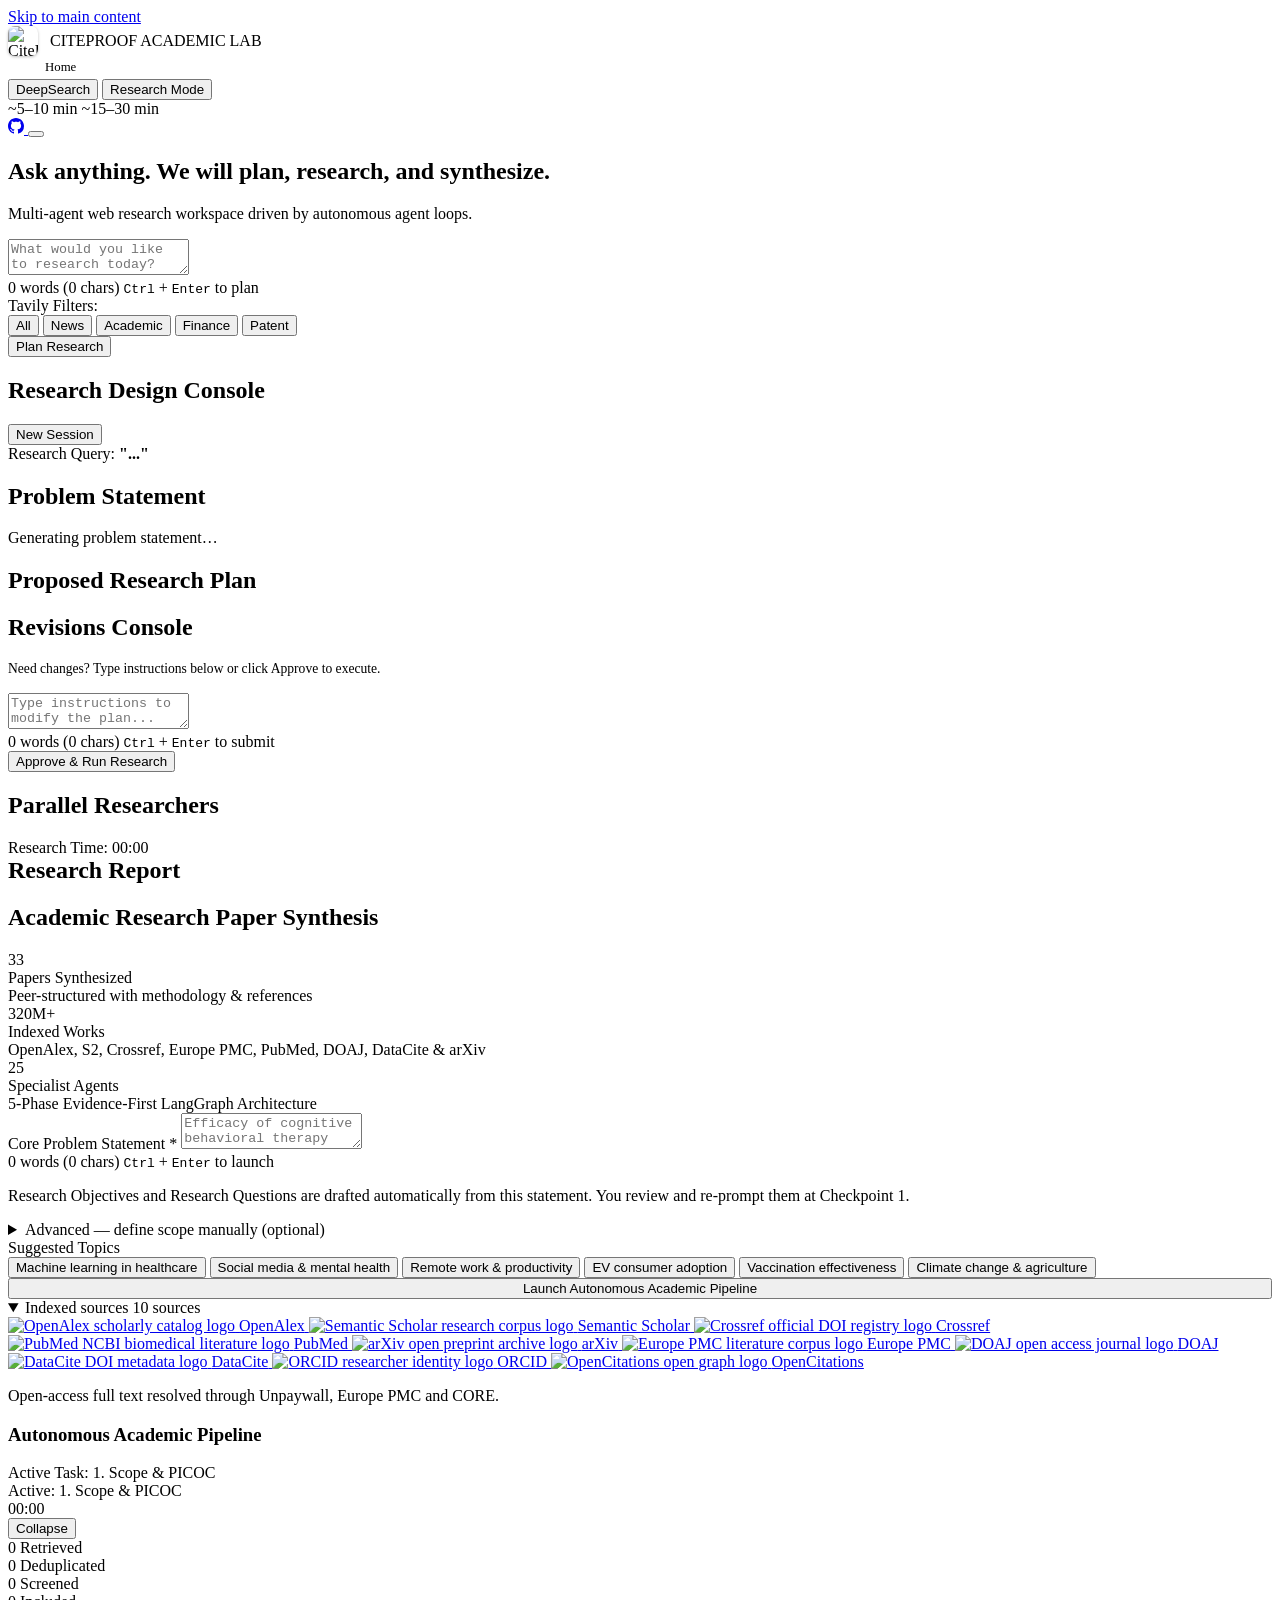
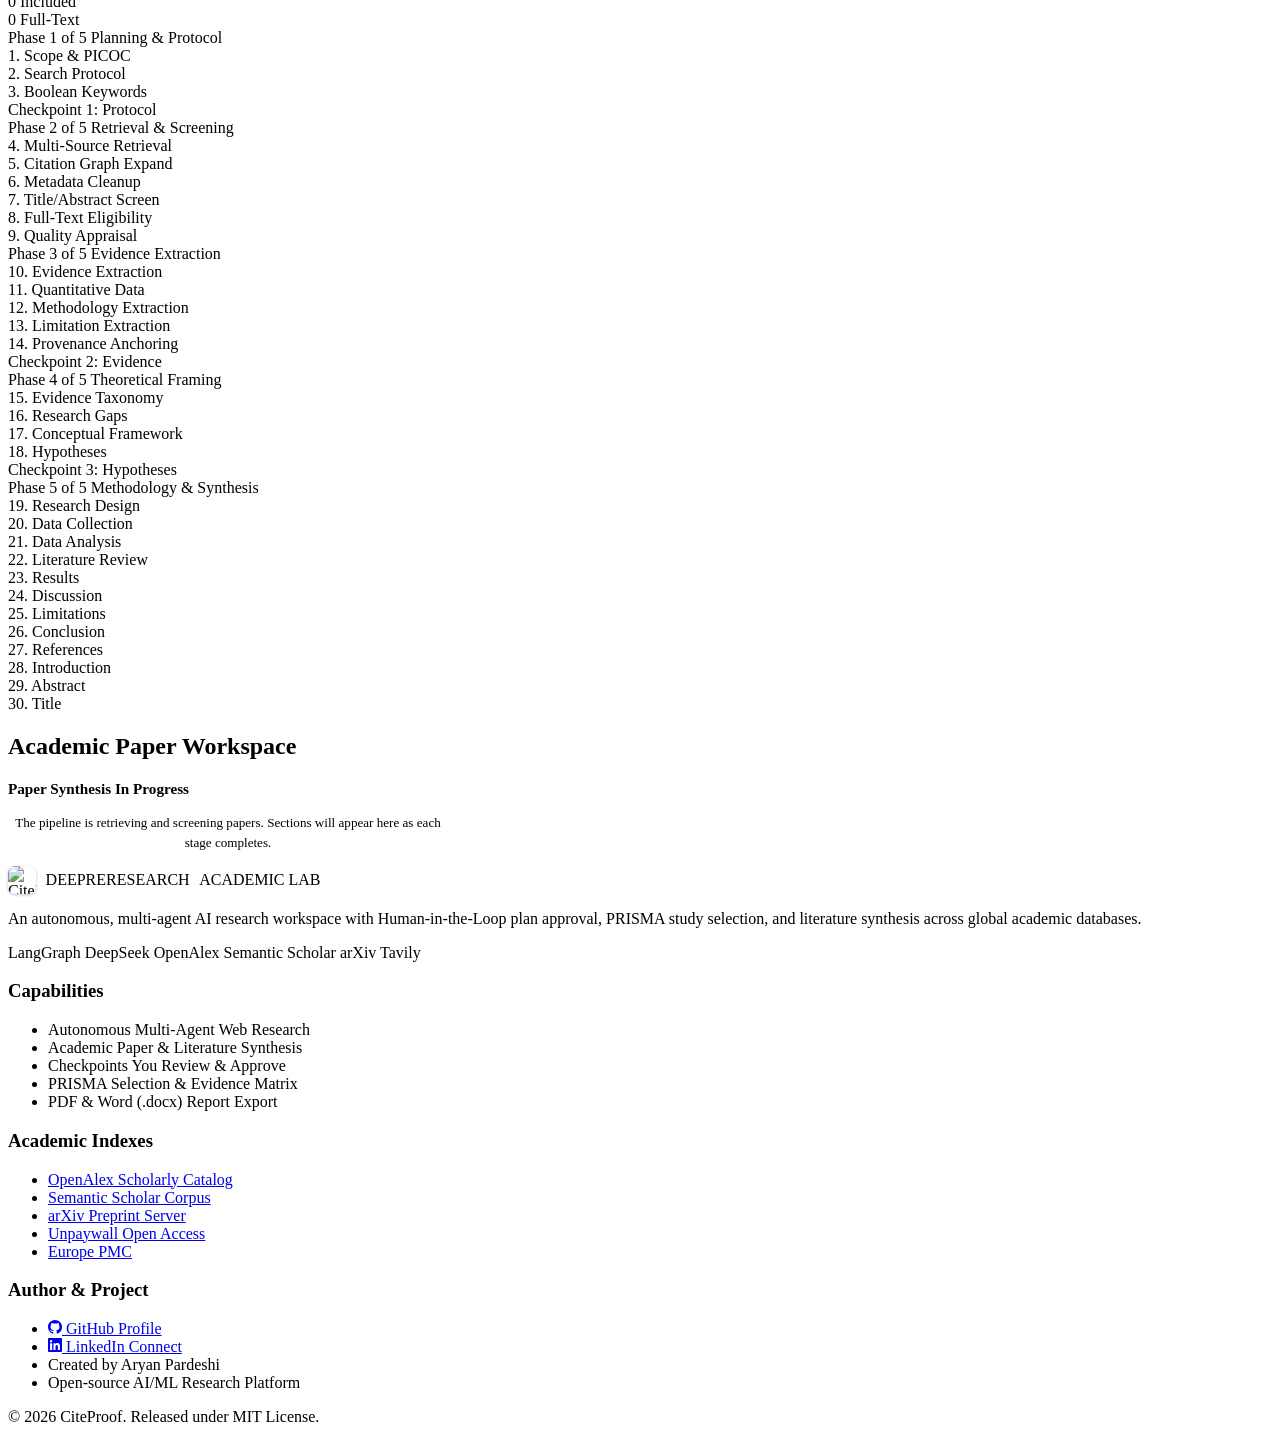
==== frontend/app.html @ e5072aeb "docs: rename the project to CiteProof and rewrite the README with a contents section" ====
<!DOCTYPE html>
<html lang="en" dir="ltr">
<head>
    <meta charset="UTF-8">
    <meta name="viewport" content="width=device-width, initial-scale=1.0, maximum-scale=5.0">
    <meta http-equiv="X-UA-Compatible" content="IE=edge">
    
    <!-- Primary SEO Meta Tags -->
    <title>CiteProof — AI Multi-Agent Research Assistant & Academic Lab Workspace</title>
    <meta name="title" content="CiteProof — AI Multi-Agent Research Assistant & Academic Lab Workspace">
    <meta name="description" content="Autonomous multi-agent research workspace powered by LangGraph, DeepSeek, OpenAlex, Semantic Scholar, and arXiv. Synthesizes cited academic papers with Human-in-the-Loop review and real-time streaming.">
    <meta name="keywords" content="AI research assistant, CiteProof, multi-agent AI, academic paper synthesis, LangGraph research, literature review, PRISMA framework, OpenAlex, Semantic Scholar, arXiv, autonomous research agents, DeepSeek AI">
    <meta name="author" content="Aryan Pardeshi">
    <meta name="creator" content="Aryan Pardeshi">
    <meta name="publisher" content="CiteProof">
    <meta name="application-name" content="CiteProof">
    <meta name="robots" content="index, follow, max-image-preview:large, max-snippet:-1, max-video-preview:-1">
    <meta name="googlebot" content="index, follow, max-snippet:-1, max-image-preview:large, max-video-preview:-1">
    <meta name="bingbot" content="index, follow, max-snippet:-1, max-image-preview:large, max-video-preview:-1">
    <meta name="format-detection" content="telephone=no">
    <link rel="canonical" href="https://deepresearch.dev/app">

    <!-- PWA, Theme & Mobile Optimization -->
    <meta name="theme-color" content="#09090b" media="(prefers-color-scheme: dark)">
    <meta name="theme-color" content="#ffffff" media="(prefers-color-scheme: light)">
    <meta name="color-scheme" content="dark light">
    <meta name="mobile-web-app-capable" content="yes">
    <meta name="apple-mobile-web-app-capable" content="yes">
    <meta name="apple-mobile-web-app-status-bar-style" content="black-translucent">
    <meta name="apple-mobile-web-app-title" content="CiteProof">
    <link rel="manifest" href="site.webmanifest">
    <!-- Icons -->
    <link rel="icon" type="image/png" sizes="64x64" href="/assets/favicon.png">
    <link rel="apple-touch-icon" sizes="180x180" href="/assets/apple-touch-icon.png">

    <!-- Resource Preconnects & Hints for Core Web Vitals -->
    <link rel="preconnect" href="https://fonts.googleapis.com">
    <link rel="preconnect" href="https://fonts.gstatic.com" crossorigin>
    <link rel="dns-prefetch" href="https://cdn.jsdelivr.net">

    <!-- Open Graph / Facebook / LinkedIn / Discord -->
    <meta property="og:type" content="website">
    <meta property="og:site_name" content="CiteProof">
    <meta property="og:title" content="CiteProof — AI Multi-Agent Research Assistant & Academic Lab Workspace">
    <meta property="og:description" content="Autonomous multi-agent research workspace. Transforms research queries into cited academic papers and synthesized reports with Human-in-the-Loop review and real-time streaming.">
    <meta property="og:url" content="https://deepresearch.dev/app">
    <meta property="og:image" content="https://deepresearch.dev/assets/logo.png">
    <meta property="og:image:alt" content="CiteProof AI Multi-Agent Platform">
    <meta property="og:image:width" content="512">
    <meta property="og:image:height" content="512">
    <meta property="og:locale" content="en_US">

    <!-- Twitter Card -->
    <meta name="twitter:card" content="summary_large_image">
    <meta name="twitter:site" content="@AryanPardeshi">
    <meta name="twitter:creator" content="@AryanPardeshi">
    <meta name="twitter:title" content="CiteProof — AI Multi-Agent Research Assistant Workspace">
    <meta name="twitter:description" content="Autonomous multi-agent research workspace powered by LangGraph, OpenAlex, Semantic Scholar, and arXiv with Human-in-the-Loop approval.">
    <meta name="twitter:image" content="https://deepresearch.dev/assets/logo.png">
    <meta name="twitter:image:alt" content="CiteProof AI Multi-Agent Platform">

    <!-- Schema.org JSON-LD Structured Data for Google Knowledge Graph & Rich Results -->
    <script type="application/ld+json">
    {
      "@context": "https://schema.org",
      "@graph": [
        {
          "@type": "WebApplication",
          "@id": "https://deepresearch.dev/app#webapp",
          "name": "CiteProof Workspace",
          "applicationCategory": "EducationalApplication, ResearchApplication",
          "operatingSystem": "All",
          "url": "https://deepresearch.dev/app",
          "description": "Interactive autonomous multi-agent research application with Human-in-the-Loop approval checkpoints and live SSE streaming.",
          "browserRequirements": "Requires JavaScript. Requires HTML5.",
          "softwareVersion": "2.8.9",
          "author": {
            "@type": "Person",
            "name": "Aryan Pardeshi",
            "url": "https://github.com/Aryan-Pardeshi"
          },
          "offers": {
            "@type": "Offer",
            "price": "0",
            "priceCurrency": "USD"
          },
          "featureList": [
            "Autonomous Multi-Agent Graph with LangGraph",
            "Human-in-the-Loop (HITL) Checkpoints & Review",
            "Academic Literature Synthesis from OpenAlex, Semantic Scholar, and arXiv",
            "Real-time Server-Sent Events (SSE) Progress Streaming",
            "Automated PRISMA Flowchart & Evidence Matrix Generation",
            "Export to Markdown (.md), PDF (.pdf), and Word (.docx)"
          ],
          "screenshot": "https://deepresearch.dev/assets/logo.png"
        },
        {
          "@type": "WebSite",
          "@id": "https://deepresearch.dev/#website",
          "url": "https://deepresearch.dev/",
          "name": "CiteProof",
          "description": "Multi-agent autonomous research workspace powered by LangGraph, DeepSeek, and academic APIs.",
          "publisher": {
            "@type": "Person",
            "name": "Aryan Pardeshi",
            "url": "https://github.com/Aryan-Pardeshi"
          }
        }
      ]
    }
    </script>

    <link rel="stylesheet" href="style.css?v=3.6.1">
    <!-- Marked.js for markdown parsing -->
    <script src="https://cdn.jsdelivr.net/npm/marked/marked.min.js"></script>
    <!-- DOMPurify for XSS sanitization -->
    <script src="https://cdn.jsdelivr.net/npm/dompurify@3.1.6/dist/purify.min.js" integrity="sha384-+VfUPEb0PdtChMwmBcBmykRMDd+v6D/oFmB3rZM/puCMDYcIvF968OimRh4KQY9a" crossorigin="anonymous"></script>
    <!-- Lucide icons -->
    <script src="https://cdn.jsdelivr.net/npm/lucide/dist/umd/lucide.min.js"></script>
</head>
<body>
    <!-- Skip Link for Accessibility & Keyboard Navigation -->
    <a href="#main-content" class="skip-link">Skip to main content</a>


    <!-- Backend Offline Banner. The styles for this existed but the element did
         not, so a backend that was down or still cold-starting gave no signal. -->
    <details class="backend-offline-banner" id="backend-offline-banner" style="display:none;">
        <summary class="backend-offline-summary">
            <i data-lucide="wifi-off" style="width: 18px; height: 18px; flex-shrink: 0;"></i>
            <strong>Backend unreachable.</strong>
            <span class="backend-offline-summary-hint">Details</span>
        </summary>
        <div class="backend-offline-details">
            Waiting for the research service to respond — a sleeping host can take up to a minute to wake.<span id="backend-offline-reason" class="backend-offline-reason"></span>
        </div>
    </details>

    <!-- Header -->
    <header role="banner" class="app-header">
        <div class="logo-container">
            <a href="/" style="text-decoration: none; display: flex; align-items: center; gap: 0.75rem; color: inherit;">
                <img src="/assets/logo.png" alt="CiteProof Logo" width="30" height="30" style="border-radius: 7px; overflow: hidden; object-fit: cover; box-shadow: 0 1px 3px rgba(0,0,0,0.25);">
                <div class="brand-text-group">
                    <span class="logo-text">CITEPROOF</span>
                    <span class="logo-tag">ACADEMIC LAB</span>
                </div>
            </a>
            <a href="/" class="home-nav-link" style="display: inline-flex; align-items: center; gap: 4px; font-size: 0.8rem; font-weight: 500; color: var(--text-muted); text-decoration: none; margin-left: 0.75rem; padding: 4px 8px; border-radius: 6px; border: 1px solid var(--card-border); background: var(--card-bg); transition: var(--transition-fast);" title="Return to Marketing Landing Page">
                <i data-lucide="arrow-left" style="width: 13px; height: 13px;"></i>
                <span>Home</span>
            </a>
        </div>

        <!-- Mode Switcher + Estimated Time Hint -->
        <div class="mode-switcher-wrapper">
            <nav class="mode-toggle-container" id="mode-toggle-container" aria-label="Research Workspace Modes">
                <button class="mode-tab" id="tab-deepsearch" data-mode="deepsearch" aria-label="Switch to DeepSearch Web Research mode">
                    <i data-lucide="globe" style="width: 15px; height: 15px;"></i>
                    <span>DeepSearch</span>
                </button>
                <button class="mode-tab active" id="tab-researchmode" data-mode="researchmode" aria-label="Switch to Academic Research Paper mode">
                    <i data-lucide="book-open-check" style="width: 15px; height: 15px;"></i>
                    <span>Research Mode</span>
                </button>
            </nav>
            <!-- Both runtimes are shown at once, each under its own tab, so the
                 two modes can be compared without switching between them. -->
            <div class="mode-time-row" id="mode-time-row">
                <span class="mode-time-estimate" id="mode-time-deepsearch">~5–10 min</span>
                <span class="mode-time-estimate is-active" id="mode-time-researchmode">~15–30 min</span>
            </div>
        </div>

        <div class="header-actions">
            <a href="https://github.com/Aryan-Pardeshi/CiteProof" target="_blank" rel="noopener noreferrer" class="btn-secondary btn-github" id="github-star-btn" title="View CiteProof on GitHub" aria-label="View CiteProof on GitHub repository">
                <!-- Drawn inline rather than via data-lucide: lucide carries no brand
                     marks, so a "github" icon name silently renders nothing. -->
                <svg class="brand-mark" viewBox="0 0 16 16" width="16" height="16" fill="currentColor" aria-hidden="true" focusable="false"><path d="M8 0C3.58 0 0 3.58 0 8c0 3.54 2.29 6.53 5.47 7.59.4.07.55-.17.55-.38 0-.19-.01-.82-.01-1.49-2.01.37-2.53-.49-2.69-.94-.09-.23-.48-.94-.82-1.13-.28-.15-.68-.52-.01-.53.63-.01 1.08.58 1.23.82.72 1.21 1.87.87 2.33.66.07-.52.28-.87.51-1.07-1.78-.2-3.64-.89-3.64-3.95 0-.87.31-1.59.82-2.15-.08-.2-.36-1.02.08-2.12 0 0 .67-.21 2.2.82.64-.18 1.32-.27 2-.27s1.36.09 2 .27c1.53-1.04 2.2-.82 2.2-.82.44 1.1.16 1.92.08 2.12.51.56.82 1.27.82 2.15 0 3.07-1.87 3.75-3.65 3.95.29.25.54.73.54 1.48 0 1.07-.01 1.93-.01 2.2 0 .21.15.46.55.38A8.012 8.012 0 0 0 16 8c0-4.42-3.58-8-8-8Z"/></svg>
                <span class="github-star-wrapper" id="github-star-wrapper">
                    <i data-lucide="star" class="github-star-icon" id="github-star-icon" style="width: 12px; height: 12px; display: none;"></i>
                    <span class="github-star-count" id="github-star-count" style="display: none;"></span>
                </span>
            </a>
            <button class="btn-icon theme-toggle" id="theme-toggle-btn" title="Toggle theme" aria-label="Toggle dark and light color theme">
                <i data-lucide="moon" style="width: 18px; height: 18px;"></i>
            </button>
            <button class="btn-secondary btn-new-research" id="new-research-btn" style="display:none;" aria-label="Start new research run">
                <i data-lucide="plus" style="width: 16px; height: 16px;"></i>
                <span>New Run</span>
            </button>
        </div>
    </header>

    <!-- Env Setup Gate / Mandatory Configuration Modal -->
    <div class="modal-overlay setup-gate-modal" id="setup-gate-modal" style="display:none;">
        <div class="modal modal-lg">
            <div class="modal-header">
                <div class="modal-title-group">
                    <h2 class="modal-title">System Environment Setup</h2>
                    <span class="modal-subtitle">Configure OpenAI-Compatible Provider & Academic Search Keys</span>
                </div>
            </div>

            <!-- Prominent Privacy Notice -->
            <div class="local-privacy-banner">
                <i data-lucide="shield-check" style="width: 24px; height: 24px; flex-shrink: 0;"></i>
                <div class="privacy-notice-text">
                    <strong>PRIVACY NOTE:</strong> Keys and settings are sent to this app's backend and saved in that server's <code>.env</code> file (on your own machine only if you run the backend locally). They are not stored in your browser. When you run research, your topic and the retrieved text are sent to the LLM provider you configured, and search queries go to Tavily and the academic databases the pipeline queries.
                </div>
            </div>

            <div class="modal-body">
                <form id="setup-gate-form">
                    <div class="form-section-title">LLM Configuration (OpenAI Compatible)</div>
                    <div class="form-grid">
                        <div class="form-group full-width">
                            <label class="form-label" for="gate-llm-base-url">LLM Base URL</label>
                            <input type="text" class="form-input" id="gate-llm-base-url" placeholder="https://api.deepseek.com or http://localhost:11434/v1">
                        </div>
                        <div class="form-group full-width">
                            <label class="form-label" for="gate-llm-api-key">LLM API Key</label>
                            <input type="password" class="form-input" id="gate-llm-api-key" placeholder="sk-...">
                        </div>
                        <div class="form-group">
                            <label class="form-label" for="gate-llm-model-planner">Planner Model</label>
                            <input type="text" class="form-input" id="gate-llm-model-planner" placeholder="deepseek-chat">
                        </div>
                        <div class="form-group">
                            <label class="form-label" for="gate-llm-model-researcher">Researcher Model</label>
                            <input type="text" class="form-input" id="gate-llm-model-researcher" placeholder="deepseek-chat">
                        </div>
                        <div class="form-group">
                            <label class="form-label" for="gate-llm-model-aggregator">Aggregator Model</label>
                            <input type="text" class="form-input" id="gate-llm-model-aggregator" placeholder="deepseek-chat">
                        </div>
                        <div class="form-group">
                            <label class="form-label" for="gate-tavily-key">Tavily Web Search Key</label>
                            <input type="password" class="form-input" id="gate-tavily-key" placeholder="tvly-...">
                        </div>
                    </div>

                    <div class="form-section-title" style="margin-top: 1.5rem;">Academic Search (Optional / Free)</div>
                    <div class="form-grid">
                        <div class="form-group full-width">
                            <label class="form-label" for="gate-openalex-email">OpenAlex Email (Polite Pool - Faster Response)</label>
                            <input type="email" class="form-input" id="gate-openalex-email" placeholder="researcher@university.edu">
                        </div>
                    </div>
                </form>
            </div>
            <div class="modal-footer">
                <span class="save-status" id="gate-save-status"></span>
                <button class="btn-primary" id="gate-submit-btn">
                    <i data-lucide="lock" style="width: 16px; height: 16px;"></i>
                    <span>Save & Initialize Workspace</span>
                </button>
            </div>
        </div>
    </div>


    <!-- Main Container -->
    <main id="main-content" role="main">
        
        <!-- DEEPSEARCH MODE PANELS -->
        
        <!-- View 1: Landing Panel -->
        <section id="landing-panel" class="panel" aria-label="DeepSearch Web Research">
            <h1 class="hero-title">Ask anything. We will <span class="text-gradient">plan, research, and synthesize.</span></h1>
            <p class="hero-subtitle">Multi-agent web research workspace driven by autonomous agent loops.</p>

            <div class="search-box-container">
                <textarea class="search-input" id="query-input" placeholder="What would you like to research today?" aria-label="Research query input prompt"></textarea>
                <div class="search-box-meta">
                    <span class="input-char-counter" id="query-char-counter">0 words</span>
                    <span class="input-shortcut-hint"><kbd class="kbd-hint">Ctrl</kbd> + <kbd class="kbd-hint">Enter</kbd> to plan</span>
                </div>
                <div class="search-controls">
                    <div class="filter-group">
                        <span class="filter-label">Tavily Filters:</span>
                        <div class="chips-container" id="filter-chips" role="group" aria-label="Topic search filters">
                            <button type="button" class="chip active" data-topic="all">All</button>
                            <button type="button" class="chip" data-topic="news">News</button>
                            <button type="button" class="chip" data-topic="academic">Academic</button>
                            <button type="button" class="chip" data-topic="finance">Finance</button>
                            <button type="button" class="chip" data-topic="patent">Patent</button>
                        </div>
                    </div>
                    <button class="btn-primary" id="plan-research-btn" aria-label="Plan and execute multi-agent research">
                        <span>Plan Research</span>
                        <i data-lucide="arrow-right" style="width: 16px; height: 16px;"></i>
                    </button>
                </div>
            </div>

        </section>

        <!-- View 2: Approval Panel -->
        <section id="approval-panel" class="panel" aria-label="Plan Approval and Review Console">
            <div class="approval-header">
                <h2 class="section-title">Research Design Console</h2>
                <button class="btn-secondary btn-new-research" id="approval-new-research-btn" aria-label="Start new session">
                    <i data-lucide="plus" style="width: 16px; height: 16px;"></i>
                    <span>New Session</span>
                </button>
            </div>
            
            <div class="original-query-banner">
                <span>Research Query: </span><strong id="approval-query-display">"..."</strong>
            </div>

            <div class="approval-grid">
                <div class="card">
                    <div class="card-header">
                        <i class="card-icon" data-lucide="book-open" style="width: 20px; height: 20px;"></i>
                        <h2 class="card-title">Problem Statement</h2>
                    </div>
                    <p class="problem-statement-text" id="approval-ps-text">Generating problem statement…</p>
                </div>

                <div class="card">
                    <div class="card-header">
                        <i class="card-icon" data-lucide="list-todo" style="width: 20px; height: 20px;"></i>
                        <h2 class="card-title">Proposed Research Plan</h2>
                    </div>
                    <div class="subtasks-list" id="approval-subtasks-container"></div>
                </div>

                <div class="card">
                    <div class="card-header">
                        <i class="card-icon" data-lucide="edit-3" style="width: 20px; height: 20px;"></i>
                        <h2 class="card-title">Revisions Console</h2>
                    </div>
                    <p style="font-size: 0.85rem; color: var(--text-secondary); margin-bottom: 1rem;">
                        Need changes? Type instructions below or click Approve to execute.
                    </p>
                    <textarea class="feedback-textarea" id="feedback-input" placeholder="Type instructions to modify the plan..."></textarea>
                    <div class="input-meta-bar">
                        <span class="input-char-counter" id="feedback-char-counter">0 words</span>
                        <span class="input-shortcut-hint"><kbd class="kbd-hint">Ctrl</kbd> + <kbd class="kbd-hint">Enter</kbd> to submit</span>
                    </div>
                    
                    <div class="feedback-controls">
                        <button class="btn-secondary" id="submit-feedback-btn" style="display: none;">
                            <i data-lucide="refresh-cw" style="width: 16px; height: 16px;"></i>
                            <span>Request Revision</span>
                        </button>
                        <button class="btn-primary" id="approve-plan-btn">
                            <i data-lucide="play" style="width: 16px; height: 16px;"></i>
                            <span>Approve & Run Research</span>
                        </button>
                    </div>
                </div>
            </div>
        </section>

        <!-- View 3: Execution Workspace Panel -->
        <section id="workspace-panel" class="panel">
            <aside class="workers-sidebar">
                <h2 class="sidebar-title">
                    <i data-lucide="cpu" style="width: 20px; height: 20px; color: var(--accent-purple);"></i>
                    <span>Parallel Researchers</span>
                </h2>
                <div class="sidebar-timer-container" id="sidebar-timer-container">
                    <i data-lucide="clock" style="width: 16px; height: 16px; color: var(--accent-purple);"></i>
                    <span class="timer-label">Research Time:</span>
                    <span id="research-timer" class="timer-value">00:00</span>
                </div>
                <div class="workers-list" id="workers-list-container"></div>
            </aside>

            <article class="report-workspace">
                <div class="report-workspace-header">
                    <h2 class="section-title" style="margin: 0;">Research Report</h2>
                    <div class="report-actions" style="display: flex; gap: 0.5rem;">
                        <button class="btn-secondary" id="copy-md-btn" style="display:none; gap: 0.35rem; align-items: center;">
                            <i data-lucide="copy" style="width: 16px; height: 16px;"></i>
                            <span>Copy Report</span>
                        </button>
                        <button class="btn-secondary btn-download" id="download-md-btn" style="display:none; gap: 0.35rem; align-items: center;">
                            <i data-lucide="download" style="width: 16px; height: 16px;"></i>
                            <span>Download .md</span>
                        </button>
                        <button class="btn-primary" id="workspace-new-research-btn" style="display:none; gap: 0.35rem; align-items: center;">
                            <i data-lucide="plus" style="width: 16px; height: 16px;"></i>
                            <span>New Session</span>
                        </button>
                    </div>
                </div>

                <div class="aggregator-progress-bar" id="workspace-progress-bar">
                    <div class="aggregator-progress-fill"></div>
                </div>

                <div class="report-container">
                    <div class="report-content" id="report-output"></div>
                    <div class="streaming-loader" id="report-streaming-indicator" style="display: none;">
                        <div class="streaming-dots"><span></span><span></span><span></span></div>
                        <span>Synthesizing final research report...</span>
                    </div>
                    <div class="sources-section" id="workspace-sources-section" style="display: none;">
                        <div class="sources-header">
                            <h2 class="sources-title">
                                <i data-lucide="link" style="width: 18px; height: 18px; color: var(--accent-purple);"></i>
                                <span>Retrieved Sources</span>
                            </h2>
                        </div>
                        <div class="sources-grid" id="workspace-sources-container"></div>
                    </div>
                </div>
            </article>
        </section>


        <!-- RESEARCH MODE PANELS -->

        <!-- Research Mode View 1: Input Panel -->
        <section id="rm-input-panel" class="panel active">
            <div class="rm-hero-header">
                <h1 class="hero-title">Academic Research <span class="text-gradient">Paper Synthesis</span></h1>
            </div>

            <!-- Social Proof & Scale Metric Bento Showcase -->
            <div class="rm-metrics-showcase">
                <div class="rm-metric-card">
                    <div class="metric-giant-val" id="rm-total-papers">33</div>
                    <div class="metric-label">Papers Synthesized</div>
                    <div class="metric-subtext">Peer-structured with methodology &amp; references</div>
                </div>
                <div class="rm-metric-card">
                    <div class="metric-giant-val">320M+</div>
                    <div class="metric-label">Indexed Works</div>
                    <div class="metric-subtext">OpenAlex, S2, Crossref, Europe PMC, PubMed, DOAJ, DataCite &amp; arXiv</div>
                </div>
                <div class="rm-metric-card">
                    <div class="metric-giant-val">25</div>
                    <div class="metric-label">Specialist Agents</div>
                    <div class="metric-subtext">5-Phase Evidence-First LangGraph Architecture</div>
                </div>
            </div>

            <div class="rm-input-card card">
                <div class="form-group">
                    <label class="form-label" for="rm-ps-input">Core Problem Statement *</label>
                    <textarea class="form-input rm-textarea" id="rm-ps-input" placeholder="State the core research gap, problem, or empirical challenge to investigate..."></textarea>
                    <div class="input-meta-bar">
                        <span class="input-char-counter" id="rm-ps-char-counter">0 words</span>
                        <span class="input-shortcut-hint"><kbd class="kbd-hint">Ctrl</kbd> + <kbd class="kbd-hint">Enter</kbd> to launch</span>
                    </div>
                    <p class="rm-hint">Research Objectives and Research Questions are drafted automatically from this statement. You review and re-prompt them at Checkpoint 1.</p>
                </div>

                <details class="rm-advanced" id="rm-advanced-panel">
                    <summary class="rm-advanced-summary">
                        <i data-lucide="sliders-horizontal" style="width: 15px; height: 15px;"></i>
                        <span>Advanced — define scope manually (optional)</span>
                    </summary>
                    <div class="rm-advanced-body">
                        <p class="rm-hint">Anything you fill in here is kept verbatim; anything left blank is auto-defined by the agents.</p>
                        <div class="form-group">
                            <label class="form-label" for="rm-objs-input">Research Objectives (One per line)</label>
                            <textarea class="form-input rm-textarea-sm" id="rm-objs-input" placeholder="e.g. Examine theoretical mechanisms&#10;Evaluate empirical replication studies"></textarea>
                        </div>
                        <div class="form-group">
                            <label class="form-label" for="rm-rqs-input">Research Questions (One per line)</label>
                            <textarea class="form-input rm-textarea-sm" id="rm-rqs-input" placeholder="e.g. What factors predict outcome Y?&#10;How does condition X impact system performance?"></textarea>
                        </div>
                    </div>
                </details>

                <!-- Apple-style Example Research Query Prompts -->
                <div class="rm-example-queries-container">
                    <div class="rm-example-queries-header">
                        <span class="rm-example-queries-label">
                            <i data-lucide="sparkles" style="width: 12px; height: 12px;"></i>
                            <span>Suggested Topics</span>
                        </span>
                    </div>
                    <div class="rm-example-queries-grid" id="rm-example-queries-grid">
                        <button type="button" class="rm-query-chip" data-query="Machine learning applications in healthcare">
                            <i data-lucide="activity" class="rm-query-icon" style="width: 13px; height: 13px;"></i>
                            <span class="rm-query-text">Machine learning in healthcare</span>
                        </button>
                        <button type="button" class="rm-query-chip" data-query="Impact of social media usage on mental health among college students">
                            <i data-lucide="brain" class="rm-query-icon" style="width: 13px; height: 13px;"></i>
                            <span class="rm-query-text">Social media &amp; mental health</span>
                        </button>
                        <button type="button" class="rm-query-chip" data-query="Remote work and employee productivity">
                            <i data-lucide="laptop" class="rm-query-icon" style="width: 13px; height: 13px;"></i>
                            <span class="rm-query-text">Remote work &amp; productivity</span>
                        </button>
                        <button type="button" class="rm-query-chip" data-query="Electric vehicles and consumer adoption behavior">
                            <i data-lucide="zap" class="rm-query-icon" style="width: 13px; height: 13px;"></i>
                            <span class="rm-query-text">EV consumer adoption</span>
                        </button>
                        <button type="button" class="rm-query-chip" data-query="Effectiveness of vaccination programs in preventing seasonal influenza">
                            <i data-lucide="shield-check" class="rm-query-icon" style="width: 13px; height: 13px;"></i>
                            <span class="rm-query-text">Vaccination effectiveness</span>
                        </button>
                        <button type="button" class="rm-query-chip" data-query="Climate change impacts on agriculture">
                            <i data-lucide="leaf" class="rm-query-icon" style="width: 13px; height: 13px;"></i>
                            <span class="rm-query-text">Climate change &amp; agriculture</span>
                        </button>
                    </div>
                </div>

                <button class="btn-primary btn-lg" id="rm-start-btn" style="width: 100%; justify-content: center;">
                    <i data-lucide="atom" style="width: 18px; height: 18px;"></i>
                    <span>Launch Autonomous Academic Pipeline</span>
                </button>

                <!-- The academic retrieval indexes queried by academic_search.py. -->
                <details class="index-strip" id="index-strip">
                    <summary class="index-strip-label">
                        <span>Indexed sources</span>
                        <span class="index-strip-count">10 sources</span>
                        <i data-lucide="chevron-down" class="index-strip-chevron" aria-hidden="true"></i>
                    </summary>
                    <div class="index-list">
                        <a class="index-chip" href="https://openalex.org" target="_blank" rel="noopener noreferrer" title="OpenAlex — open catalogue of 320M+ scholarly works">
                            <img class="index-mark index-mark-openalex" src="assets/openalex.png" alt="OpenAlex scholarly catalog logo" width="22" height="22" loading="lazy">
                            <span class="index-name">OpenAlex</span>
                        </a>
                        <a class="index-chip" href="https://www.semanticscholar.org" target="_blank" rel="noopener noreferrer" title="Semantic Scholar — AI-powered research corpus">
                            <img class="index-mark" src="assets/semantic-scholar.png" alt="Semantic Scholar research corpus logo" width="22" height="22" loading="lazy">
                            <span class="index-name">Semantic Scholar</span>
                        </a>
                        <a class="index-chip" href="https://www.crossref.org" target="_blank" rel="noopener noreferrer" title="Crossref — official DOI metadata registry">
                            <img class="index-mark" src="assets/crossref.svg" alt="Crossref official DOI registry logo" width="22" height="22" loading="lazy">
                            <span class="index-name">Crossref</span>
                        </a>
                        <a class="index-chip" href="https://pubmed.ncbi.nlm.nih.gov" target="_blank" rel="noopener noreferrer" title="PubMed — NCBI biomedical and clinical literature">
                            <img class="index-mark" src="assets/pubmed.svg" alt="PubMed NCBI biomedical literature logo" width="22" height="22" loading="lazy">
                            <span class="index-name">PubMed</span>
                        </a>
                        <a class="index-chip" href="https://arxiv.org" target="_blank" rel="noopener noreferrer" title="arXiv — open-access preprint archive">
                            <img class="index-mark" src="assets/arxiv.png" alt="arXiv open preprint archive logo" width="22" height="22" loading="lazy">
                            <span class="index-name">arXiv</span>
                        </a>
                        <a class="index-chip" href="https://europepmc.org" target="_blank" rel="noopener noreferrer" title="Europe PMC — biomedical and life-science literature corpus">
                            <img class="index-mark" src="assets/europe-pmc.png" alt="Europe PMC literature corpus logo" width="22" height="22" loading="lazy">
                            <span class="index-name">Europe PMC</span>
                        </a>
                        <a class="index-chip" href="https://doaj.org" target="_blank" rel="noopener noreferrer" title="DOAJ — Directory of Open Access Journals articles">
                            <img class="index-mark" src="assets/doaj.svg" alt="DOAJ open access journal logo" width="22" height="22" loading="lazy">
                            <span class="index-name">DOAJ</span>
                        </a>
                        <a class="index-chip" href="https://datacite.org" target="_blank" rel="noopener noreferrer" title="DataCite — DOI metadata for datasets and research outputs">
                            <img class="index-mark" src="assets/datacite.png" alt="DataCite DOI metadata logo" width="22" height="22" loading="lazy">
                            <span class="index-name">DataCite</span>
                        </a>
                        <a class="index-chip" href="https://orcid.org" target="_blank" rel="noopener noreferrer" title="ORCID — researcher identifier registry for author disambiguation">
                            <img class="index-mark" src="assets/orcid.svg" alt="ORCID researcher identity logo" width="22" height="22" loading="lazy">
                            <span class="index-name">ORCID</span>
                        </a>
                        <a class="index-chip" href="https://opencitations.net" target="_blank" rel="noopener noreferrer" title="OpenCitations — open citation graph infrastructure">
                            <img class="index-mark" src="assets/opencitations.svg" alt="OpenCitations open graph logo" width="22" height="22" loading="lazy">
                            <span class="index-name">OpenCitations</span>
                        </a>
                    </div>
                    <p class="index-footnote">
                        Open-access full text resolved through Unpaywall, Europe PMC and CORE.
                    </p>
                </details>
            </div>
        </section>

        <!-- Research Mode View 2: Pipeline Execution & HITL Workspace -->
        <section id="rm-workspace-panel" class="panel" style="position: relative;">
            <div class="rm-ambient-aura"></div>
            
            <!-- Autonomous Academic Pipeline Tracker -->
            <div class="pipeline-tracker-card card" id="rm-tracker-card">
                <div class="tracker-top-bar">
                    <div class="tracker-title-wrap">
                        <div class="stepper-icon-ring">
                            <i data-lucide="git-merge" style="width: 16px; height: 16px; color: var(--academic-blue);"></i>
                        </div>
                        <div>
                            <h3 class="stepper-headline">Autonomous Academic Pipeline</h3>
                            <div class="stepper-live-sub">
                                <span class="stepper-pulse-dot"></span>
                                <span id="rm-active-task-label">Phase 1: Inception &amp; Scoping</span>
                            </div>
                        </div>
                    </div>

                    <div class="tracker-meta-group">
                        <span class="stepper-status-pill" id="rm-pipeline-status-tag" aria-live="polite">Waiting for your review — Checkpoint 1</span>
                        <div class="rm-mini-timer" id="rm-timer-container" title="Elapsed Research Time">
                            <i data-lucide="clock" style="width: 12px; height: 12px;"></i>
                            <span id="rm-research-timer">00:00</span>
                        </div>
                        <button class="tracker-collapse-btn" id="rm-tracker-collapse-toggle" type="button">
                            <span id="tracker-toggle-lbl">Collapse</span>
                            <i data-lucide="chevron-up" id="tracker-toggle-icon" style="width: 13px; height: 13px;"></i>
                        </button>
                    </div>
                </div>

                <div class="tracker-expandable-content" id="rm-tracker-expandable-content">
                    <!-- 5 Corpus Stats Cards (Prominently visible during run) -->
                    <div class="rm-corpus-stats" id="rm-corpus-stats-bar">
                        <div class="stat-card"><span class="stat-num" id="stat-retrieved">0</span> <span class="stat-lbl">Retrieved</span></div>
                        <div class="stat-card"><span class="stat-num" id="stat-dedup">0</span> <span class="stat-lbl">Deduplicated</span></div>
                        <div class="stat-card"><span class="stat-num" id="stat-screened">0</span> <span class="stat-lbl">Screened</span></div>
                        <div class="stat-card"><span class="stat-num" id="stat-included">0</span> <span class="stat-lbl">Included</span></div>
                        <div class="stat-card"><span class="stat-num" id="stat-fulltext">0</span> <span class="stat-lbl">Full-Text</span></div>
                    </div>

                    <!-- Complete 20-Stage Real-Time Pipeline Matrix -->
                    <div class="pipeline-stages-container" id="rm-stages-container">
                        <div class="pipeline-stages-matrix" id="rm-stages-matrix">
                            <!-- Populated dynamically: 4 phases, 20 stage pills with real-time state badges -->
                        </div>
                    </div>
                </div>
            </div>

            <!-- Main Content Area: HITL Review vs Live Paper Stream -->
            <div class="rm-workspace-body">

                <div class="rm-workspace-grid">
                <div class="rm-main-column">

                <!-- PRISMA & Evidence Section (Materializes during run) -->
                <div class="rm-evidence-card card" id="rm-evidence-card" style="display: none; margin-bottom: 1.5rem;">
                    <div class="card-header border-bottom">
                        <div class="title-group" style="display: flex; align-items: center; gap: 8px;">
                            <i data-lucide="bar-chart-3" style="width: 20px; height: 20px; color: var(--academic-blue);"></i>
                            <h3 class="card-title" style="margin: 0; font-size: 1.05rem;">Study Selection (PRISMA) & Hypothesis Evidence Matrix</h3>
                        </div>
                    </div>
                    <div class="card-body" style="padding: 1rem;">
                        <div id="rm-prisma-view" style="margin-bottom: 1rem; text-align: center;"></div>
                        <div id="rm-evidence-matrix-view" style="overflow-x: auto;"></div>
                    </div>
                </div>

                <!-- HITL Review Panel -->
                <div class="rm-hitl-panel card" id="rm-hitl-panel" style="display: none;">
                    <div class="card-header border-bottom">
                        <div class="hitl-title-group">
                            <i data-lucide="shield-alert" style="width: 22px; height: 22px; color: var(--amber-review);"></i>
                            <h2 class="card-title" id="rm-hitl-title">Checkpoint Review Required</h2>
                        </div>
                        <span class="hitl-badge" id="rm-hitl-checkpoint-badge">Checkpoint 1 of 4</span>
                    </div>

                    <div class="hitl-content-body" id="rm-hitl-body">
                        <!-- Dynamic Checkpoint Inputs -->
                    </div>

                    <div class="hitl-actions">
                        <div class="form-group" style="width: 100%;">
                            <label class="form-label" for="rm-hitl-feedback-input">Revision Request (Optional)</label>
                            <textarea class="form-input rm-textarea-sm" id="rm-hitl-feedback-input" placeholder="Specify any edits or revisions for this phase..."></textarea>
                            <div class="input-meta-bar" style="margin-top: 0.35rem;">
                                <span class="input-char-counter" id="rm-hitl-char-counter">0 words</span>
                                <span class="input-shortcut-hint"><kbd class="kbd-hint">Ctrl</kbd> + <kbd class="kbd-hint">Enter</kbd> to approve</span>
                            </div>
                        </div>
                        <div class="hitl-btn-row">
                            <button class="btn-secondary" id="rm-hitl-revise-btn">
                                <i data-lucide="refresh-cw" style="width: 16px; height: 16px;"></i>
                                <span>Request Revisions</span>
                            </button>
                            <button class="btn-primary btn-emerald" id="rm-hitl-approve-btn">
                                <i data-lucide="check-circle-2" style="width: 16px; height: 16px;"></i>
                                <span>Approve & Continue Pipeline</span>
                            </button>
                        </div>
                    </div>
                </div>

                <!-- Final Paper View Card -->
                <div class="rm-paper-card card" id="rm-paper-card">
                    <div class="paper-header">
                        <div class="paper-title-group">
                            <i data-lucide="file-text" style="width: 22px; height: 22px; color: var(--academic-blue);"></i>
                            <h2 class="paper-heading" id="rm-paper-title">Academic Paper Workspace</h2>
                            <div class="paper-stats-badges" id="paper-stats-badges" style="display: none;">
                                <span class="paper-meta-chip" id="paper-read-time" title="Estimated Reading Time"><i data-lucide="clock" style="width: 12px; height: 12px;"></i> <span id="paper-read-time-val">0 min read</span></span>
                                <span class="paper-meta-chip" id="paper-word-count" title="Total Word Count"><i data-lucide="file-type-2" style="width: 12px; height: 12px;"></i> <span id="paper-word-count-val">0 words</span></span>
                            </div>
                        </div>
                        <div class="paper-actions">
                            <button class="btn-secondary" id="toggle-paper-outline-btn" style="display: none;" title="Toggle Document Table of Contents Outline" aria-label="Toggle Document Outline Navigation">
                                <i data-lucide="list-tree" style="width: 15px; height: 15px;"></i>
                                <span>Outline</span>
                            </button>
                            <button class="btn-secondary" id="rm-copy-paper-btn" style="display: none;">
                                <i data-lucide="copy" style="width: 16px; height: 16px;"></i>
                                <span>Copy Text</span>
                            </button>
                            <div class="export-dropdown" id="rm-export-dropdown" style="display: none;">
                                <button class="btn-primary btn-pdf" id="rm-export-main-btn" onclick="toggleExportMenu(event)">
                                    <i data-lucide="file-down" style="width: 16px; height: 16px;"></i>
                                    <span>Export Report</span>
                                    <span class="caret" style="margin-left: 4px;">▼</span>
                                </button>
                                <div class="dropdown-menu" id="rm-export-menu">
                                    <button class="dropdown-item" onclick="exportReport('pdf')">📄 Export as PDF (.pdf)</button>
                                    <button class="dropdown-item" onclick="exportReport('docx')">📝 Export as Word (.docx)</button>
                                </div>
                            </div>

                        </div>
                    </div>

                    <div class="paper-layout-wrapper">
                        <nav class="paper-outline-rail" id="paper-outline-rail" style="display: none;" aria-label="Document Table of Contents">
                            <div class="outline-header">
                                <i data-lucide="compass" style="width: 14px; height: 14px; color: var(--academic-blue);"></i>
                                <span>Contents</span>
                            </div>
                            <ul class="outline-list" id="paper-outline-list">
                                <!-- Dynamically populated -->
                            </ul>
                        </nav>

                        <div class="paper-render-container" id="rm-paper-output">
                            <div class="paper-placeholder-state" id="rm-paper-placeholder">
                                <div class="paper-idle-icon" style="margin-bottom: 0.5rem;">
                                    <i data-lucide="file-clock" style="width: 36px; height: 36px; color: var(--academic-blue); opacity: 0.7;"></i>
                                </div>
                                <p style="color: var(--text-secondary); font-weight: 600; font-size: 0.95rem;">
                                    Paper Synthesis In Progress
                                </p>
                                <p style="margin-top: 0.35rem; color: var(--text-muted); font-size: 0.82rem; max-width: 440px; line-height: 1.5; text-align: center;">
                                    The pipeline is retrieving and screening papers. Sections will appear here as each stage completes.
                                </p>
                                <div class="paper-skeleton-outline">
                                    <div class="skeleton-pill" style="width: 140px;"></div>
                                    <div class="skeleton-bar" style="width: 88%;"></div>
                                    <div class="skeleton-bar" style="width: 76%;"></div>
                                    <div class="skeleton-bar" style="width: 65%;"></div>
                                </div>
                            </div>
                        </div>
                    </div>
                </div>

                </div>

                <!-- Sources Library: all screened papers, browsable throughout the run -->
                <aside class="rm-sources-sidebar card" id="rm-sources-panel" style="display: none;">
                    <div class="rm-sources-header">
                        <div class="tracker-title-group">
                            <i data-lucide="library" style="width: 18px; height: 18px; color: var(--academic-blue);"></i>
                            <h2 class="tracker-title">Sources</h2>
                        </div>
                        <span class="tracker-status-tag" id="rm-sources-count-tag">0 papers</span>
                    </div>
                    <div class="sources-filter-bar" id="sources-filter-bar" role="group" aria-label="Filter sources by database">
                        <button type="button" class="source-filter-chip active" data-source-filter="all">All</button>
                        <button type="button" class="source-filter-chip" data-source-filter="openalex">OpenAlex</button>
                        <button type="button" class="source-filter-chip" data-source-filter="arxiv">arXiv</button>
                        <button type="button" class="source-filter-chip" data-source-filter="europe_pmc">Europe PMC</button>
                        <button type="button" class="source-filter-chip" data-source-filter="doaj">DOAJ</button>
                        <button type="button" class="source-filter-chip" data-source-filter="datacite">DataCite</button>
                        <button type="button" class="source-filter-chip" data-source-filter="crossref">Crossref</button>
                        <button type="button" class="source-filter-chip" data-source-filter="pubmed">PubMed</button>
                        <button type="button" class="source-filter-chip" data-source-filter="opencitations">OpenCitations</button>
                        <button type="button" class="source-filter-chip" data-source-filter="semantic_scholar">Semantic</button>
                    </div>
                    <div class="rm-sources-grid" id="rm-sources-grid"></div>
                </aside>
                </div>

            </div>
        </section>

    </main>

    <!-- Semantic & SEO Footer -->
    <footer class="app-footer" role="contentinfo">
        <div class="footer-container">
            <div class="footer-col footer-brand-col">
                <div class="footer-logo" style="display: flex; align-items: center; gap: 0.6rem;">
                    <img src="/assets/logo.png" alt="CiteProof Logo" width="28" height="28" style="border-radius: 7px; overflow: hidden; object-fit: cover; box-shadow: 0 1px 3px rgba(0,0,0,0.25);">
                    <span class="footer-brand-title">DEEPRERESEARCH</span>
                    <span class="footer-brand-tag">ACADEMIC LAB</span>
                </div>
                <p class="footer-desc">
                    An autonomous, multi-agent AI research workspace with Human-in-the-Loop plan approval, PRISMA study selection, and literature synthesis across global academic databases.
                </p>
                <div class="footer-tech-stack" aria-label="Built with technologies">
                    <span class="tech-tag">LangGraph</span>
                    <span class="tech-tag">DeepSeek</span>
                    <span class="tech-tag">OpenAlex</span>
                    <span class="tech-tag">Semantic Scholar</span>
                    <span class="tech-tag">arXiv</span>
                    <span class="tech-tag">Tavily</span>
                </div>
            </div>

            <div class="footer-col">
                <h3 class="footer-heading">Capabilities</h3>
                <ul class="footer-links">
                    <li><span>Autonomous Multi-Agent Web Research</span></li>
                    <li><span>Academic Paper &amp; Literature Synthesis</span></li>
                    <li><span>Checkpoints You Review &amp; Approve</span></li>
                    <li><span>PRISMA Selection &amp; Evidence Matrix</span></li>
                    <li><span>PDF &amp; Word (.docx) Report Export</span></li>
                </ul>
            </div>

            <div class="footer-col">
                <h3 class="footer-heading">Academic Indexes</h3>
                <ul class="footer-links">
                    <li><a href="https://openalex.org" target="_blank" rel="noopener noreferrer">OpenAlex Scholarly Catalog</a></li>
                    <li><a href="https://www.semanticscholar.org" target="_blank" rel="noopener noreferrer">Semantic Scholar Corpus</a></li>
                    <li><a href="https://arxiv.org" target="_blank" rel="noopener noreferrer">arXiv Preprint Server</a></li>
                    <li><a href="https://unpaywall.org" target="_blank" rel="noopener noreferrer">Unpaywall Open Access</a></li>
                    <li><a href="https://europepmc.org" target="_blank" rel="noopener noreferrer">Europe PMC</a></li>
                </ul>
            </div>

            <div class="footer-col">
                <h3 class="footer-heading">Author &amp; Project</h3>
                <ul class="footer-links">
                    <li><a href="https://github.com/Aryan-Pardeshi" target="_blank" rel="noopener noreferrer"><svg class="brand-mark footer-brand-mark" viewBox="0 0 16 16" width="14" height="14" fill="currentColor" aria-hidden="true" focusable="false"><path d="M8 0C3.58 0 0 3.58 0 8c0 3.54 2.29 6.53 5.47 7.59.4.07.55-.17.55-.38 0-.19-.01-.82-.01-1.49-2.01.37-2.53-.49-2.69-.94-.09-.23-.48-.94-.82-1.13-.28-.15-.68-.52-.01-.53.63-.01 1.08.58 1.23.82.72 1.21 1.87.87 2.33.66.07-.52.28-.87.51-1.07-1.78-.2-3.64-.89-3.64-3.95 0-.87.31-1.59.82-2.15-.08-.2-.36-1.02.08-2.12 0 0 .67-.21 2.2.82.64-.18 1.32-.27 2-.27s1.36.09 2 .27c1.53-1.04 2.2-.82 2.2-.82.44 1.1.16 1.92.08 2.12.51.56.82 1.27.82 2.15 0 3.07-1.87 3.75-3.65 3.95.29.25.54.73.54 1.48 0 1.07-.01 1.93-.01 2.2 0 .21.15.46.55.38A8.012 8.012 0 0 0 16 8c0-4.42-3.58-8-8-8Z"/></svg> GitHub Profile</a></li>
                    <li><a href="https://linkedin.com/in/aryan-pardeshi-dev" target="_blank" rel="noopener noreferrer"><svg class="brand-mark footer-brand-mark" viewBox="0 0 24 24" width="14" height="14" fill="currentColor" aria-hidden="true" focusable="false"><path d="M20.447 20.452h-3.554v-5.569c0-1.328-.027-3.037-1.852-3.037-1.853 0-2.136 1.445-2.136 2.939v5.667H9.351V9h3.414v1.561h.046c.477-.9 1.637-1.85 3.37-1.85 3.601 0 4.267 2.37 4.267 5.455v6.286zM5.337 7.433a2.062 2.062 0 0 1-2.063-2.065 2.064 2.064 0 1 1 2.063 2.065zm1.782 13.019H3.555V9h3.564v11.452zM22.225 0H1.771C.792 0 0 .774 0 1.729v20.542C0 23.227.792 24 1.771 24h20.451C23.2 24 24 23.227 24 22.271V1.729C24 .774 23.2 0 22.225 0z"/></svg> LinkedIn Connect</a></li>
                    <li><span class="footer-author-note">Created by Aryan Pardeshi</span></li>
                    <li><span class="footer-open-note">Open-source AI/ML Research Platform</span></li>
                </ul>
            </div>
        </div>

        <div class="footer-bottom">
            <div class="footer-bottom-inner">
                <p>&copy; 2026 CiteProof. Released under MIT License.</p>
            </div>
        </div>
    </footer>

    <!-- Paper Deep-Dive Inspector Modal -->
    <div class="paper-modal-overlay" id="paper-detail-modal" style="display: none; position: fixed; inset: 0; background: rgba(0, 0, 0, 0.6); backdrop-filter: blur(4px); z-index: 1000; align-items: center; justify-content: center; padding: 1.5rem;">
        <div class="paper-modal-card" style="background: var(--bg-card); border-radius: 12px; max-width: 800px; width: 100%; max-height: 85vh; display: flex; flex-direction: column; box-shadow: 0 20px 25px -5px rgba(0,0,0,0.3); border: 1px solid var(--border-color); overflow: hidden;">
            <div class="paper-modal-header" style="padding: 1rem 1.25rem; border-bottom: 1px solid var(--border-color); display: flex; align-items: center; justify-content: space-between; background: var(--bg-surface);">
                <h3 id="modal-paper-title" style="margin: 0; font-size: 1.1rem; font-weight: 700; color: var(--text-primary); max-width: 90%; white-space: nowrap; overflow: hidden; text-overflow: ellipsis;">Paper Deep-Dive Details</h3>
                <button id="modal-close-btn" style="background: transparent; border: none; font-size: 1.5rem; cursor: pointer; color: var(--text-muted); padding: 0 0.5rem;">&times;</button>
            </div>
            <div class="paper-modal-body" id="modal-paper-body" style="padding: 1.25rem; overflow-y: auto; line-height: 1.5; font-size: 0.9rem;">
                <!-- Filled dynamically by JavaScript -->
            </div>
        </div>
    </div>

    <!-- Floating Toasts for Errors -->
    <div class="toast-container" id="toast-container"></div>

    <!-- Application Script -->
    <script src="app.js?v=3.5.4"></script>
</body>
</html>
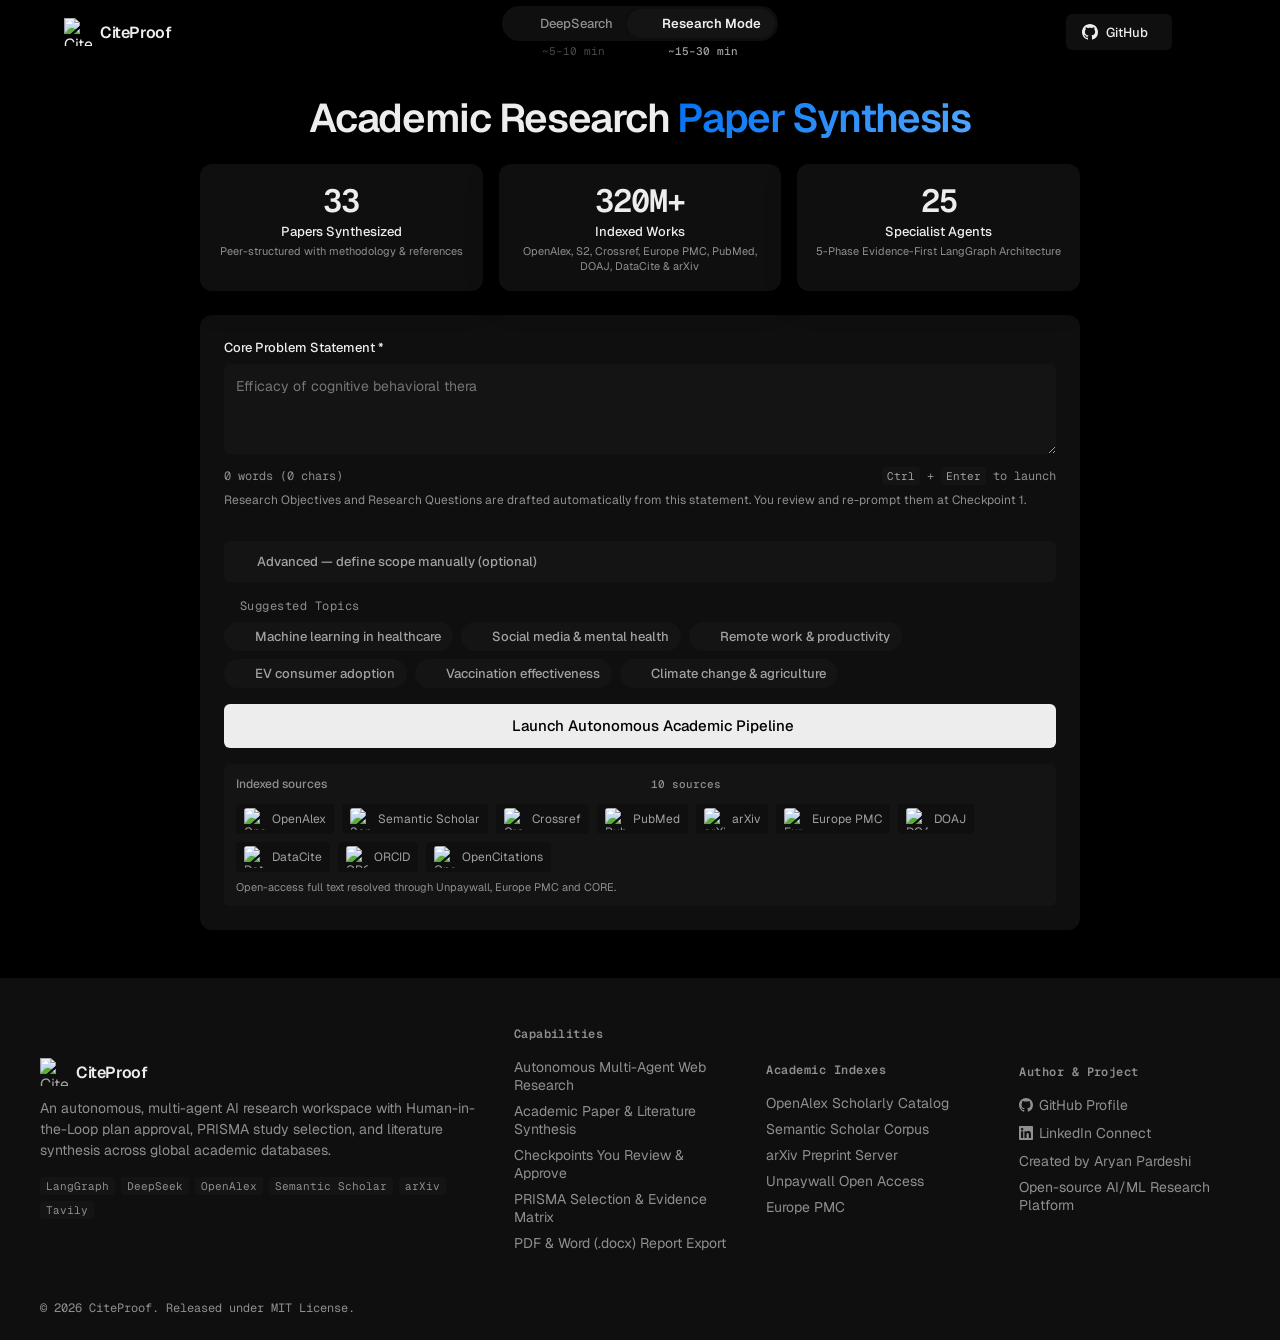
==== commit efcbf35b: "feat(frontend): Vercel-style research app, replace style.css" ====
--- a/frontend/app.html
+++ b/frontend/app.html
@@ -6,8 +6,8 @@
     <meta http-equiv="X-UA-Compatible" content="IE=edge">
     
     <!-- Primary SEO Meta Tags -->
-    <title>CiteProof — AI Multi-Agent Research Assistant & Academic Lab Workspace</title>
-    <meta name="title" content="CiteProof — AI Multi-Agent Research Assistant & Academic Lab Workspace">
+    <title>CiteProof — Research Workspace</title>
+    <meta name="title" content="CiteProof — Research Workspace">
     <meta name="description" content="Autonomous multi-agent research workspace powered by LangGraph, DeepSeek, OpenAlex, Semantic Scholar, and arXiv. Synthesizes cited academic papers with Human-in-the-Loop review and real-time streaming.">
     <meta name="keywords" content="AI research assistant, CiteProof, multi-agent AI, academic paper synthesis, LangGraph research, literature review, PRISMA framework, OpenAlex, Semantic Scholar, arXiv, autonomous research agents, DeepSeek AI">
     <meta name="author" content="Aryan Pardeshi">
@@ -30,12 +30,14 @@
     <meta name="apple-mobile-web-app-title" content="CiteProof">
     <link rel="manifest" href="site.webmanifest">
     <!-- Icons -->
-    <link rel="icon" type="image/png" sizes="64x64" href="/assets/favicon.png">
+    <link rel="icon" type="image/png" sizes="32x32" href="/assets/favicon-32.png">
+    <link rel="icon" type="image/png" sizes="512x512" href="/assets/favicon.png">
     <link rel="apple-touch-icon" sizes="180x180" href="/assets/apple-touch-icon.png">
 
     <!-- Resource Preconnects & Hints for Core Web Vitals -->
     <link rel="preconnect" href="https://fonts.googleapis.com">
     <link rel="preconnect" href="https://fonts.gstatic.com" crossorigin>
+    <link href="https://fonts.googleapis.com/css2?family=Geist:wght@400;500;600&family=Geist+Mono:wght@400;500;600&display=swap" rel="stylesheet">
     <link rel="dns-prefetch" href="https://cdn.jsdelivr.net">
 
     <!-- Open Graph / Facebook / LinkedIn / Discord -->
@@ -110,15 +112,19 @@
     }
     </script>
 
-    <link rel="stylesheet" href="style.css?v=3.6.1">
-    <!-- Marked.js for markdown parsing -->
-    <script src="https://cdn.jsdelivr.net/npm/marked/marked.min.js"></script>
-    <!-- DOMPurify for XSS sanitization -->
+
+    <link rel="stylesheet" href="tokens.css?v=1.0.0">
+    <link rel="stylesheet" href="components.css?v=1.0.0">
+    <link rel="stylesheet" href="app.css?v=1.0.0">
+
+    <!-- Marked.js for markdown parsing (pinned) -->
+    <script src="https://cdn.jsdelivr.net/npm/marked@12.0.2/marked.min.js"></script>
+    <!-- DOMPurify for XSS sanitization (pinned with SRI) -->
     <script src="https://cdn.jsdelivr.net/npm/dompurify@3.1.6/dist/purify.min.js" integrity="sha384-+VfUPEb0PdtChMwmBcBmykRMDd+v6D/oFmB3rZM/puCMDYcIvF968OimRh4KQY9a" crossorigin="anonymous"></script>
-    <!-- Lucide icons -->
-    <script src="https://cdn.jsdelivr.net/npm/lucide/dist/umd/lucide.min.js"></script>
+    <!-- Lucide icons (pinned) -->
+    <script src="https://cdn.jsdelivr.net/npm/lucide@0.468.0/dist/umd/lucide.min.js"></script>
 </head>
-<body>
+<body class="cp-page cp-app">
     <!-- Skip Link for Accessibility & Keyboard Navigation -->
     <a href="#main-content" class="skip-link">Skip to main content</a>
 
@@ -138,73 +144,66 @@
 
     <!-- Header -->
     <header role="banner" class="app-header">
-        <div class="logo-container">
-            <a href="/" style="text-decoration: none; display: flex; align-items: center; gap: 0.75rem; color: inherit;">
-                <img src="/assets/logo.png" alt="CiteProof Logo" width="30" height="30" style="border-radius: 7px; overflow: hidden; object-fit: cover; box-shadow: 0 1px 3px rgba(0,0,0,0.25);">
-                <div class="brand-text-group">
-                    <span class="logo-text">CITEPROOF</span>
-                    <span class="logo-tag">ACADEMIC LAB</span>
-                </div>
-            </a>
-            <a href="/" class="home-nav-link" style="display: inline-flex; align-items: center; gap: 4px; font-size: 0.8rem; font-weight: 500; color: var(--text-muted); text-decoration: none; margin-left: 0.75rem; padding: 4px 8px; border-radius: 6px; border: 1px solid var(--card-border); background: var(--card-bg); transition: var(--transition-fast);" title="Return to Marketing Landing Page">
-                <i data-lucide="arrow-left" style="width: 13px; height: 13px;"></i>
-                <span>Home</span>
-            </a>
-        </div>
-
-        <!-- Mode Switcher + Estimated Time Hint -->
-        <div class="mode-switcher-wrapper">
-            <nav class="mode-toggle-container" id="mode-toggle-container" aria-label="Research Workspace Modes">
-                <button class="mode-tab" id="tab-deepsearch" data-mode="deepsearch" aria-label="Switch to DeepSearch Web Research mode">
-                    <i data-lucide="globe" style="width: 15px; height: 15px;"></i>
-                    <span>DeepSearch</span>
+        <div class="header-container">
+            <div class="logo-container">
+                <a href="/" class="brand-link" aria-label="CiteProof">
+                    <img src="/assets/logo.png" alt="CiteProof" width="28" height="28" class="brand-logo">
+                    <span class="brand-name">CiteProof</span>
+                </a>
+            </div>
+
+            <!-- Mode Switcher + Estimated Time Hint -->
+            <div class="mode-switcher-wrapper">
+                <nav class="mode-toggle-container" id="mode-toggle-container" aria-label="Research Workspace Modes">
+                    <button class="mode-tab" id="tab-deepsearch" data-mode="deepsearch" aria-label="Switch to DeepSearch Web Research mode">
+                        <i data-lucide="globe" style="width: 15px; height: 15px;"></i>
+                        <span>DeepSearch</span>
+                    </button>
+                    <button class="mode-tab active" id="tab-researchmode" data-mode="researchmode" aria-label="Switch to Academic Research Paper mode">
+                        <i data-lucide="book-open-check" style="width: 15px; height: 15px;"></i>
+                        <span>Research Mode</span>
+                    </button>
+                </nav>
+                <!-- Both runtimes are shown at once, each under its own tab, so the
+                     two modes can be compared without switching between them. -->
+                <div class="mode-time-row" id="mode-time-row">
+                    <span class="mode-time-estimate" id="mode-time-deepsearch">~5–10 min</span>
+                    <span class="mode-time-estimate is-active" id="mode-time-researchmode">~15–30 min</span>
+                </div>
+            </div>
+
+            <div class="header-actions">
+                <a href="https://github.com/Aryan-Pardeshi/CiteProof-AI-MCP" target="_blank" rel="noopener noreferrer" class="btn-secondary btn-github" id="github-star-btn" title="View the repository on GitHub" aria-label="CiteProof on GitHub">
+                    <svg class="brand-mark" viewBox="0 0 16 16" width="16" height="16" fill="currentColor" aria-hidden="true" focusable="false"><path d="M8 0C3.58 0 0 3.58 0 8c0 3.54 2.29 6.53 5.47 7.59.4.07.55-.17.55-.38 0-.19-.01-.82-.01-1.49-2.01.37-2.53-.49-2.69-.94-.09-.23-.48-.94-.82-1.13-.28-.15-.68-.52-.01-.53.63-.01 1.08.58 1.23.82.72 1.21 1.87.87 2.33.66.07-.52.28-.87.51-1.07-1.78-.2-3.64-.89-3.64-3.95 0-.87.31-1.59.82-2.15-.08-.2-.36-1.02.08-2.12 0 0 .67-.21 2.2.82.64-.18 1.32-.27 2-.27s1.36.09 2 .27c1.53-1.04 2.2-.82 2.2-.82.44 1.1.16 1.92.08 2.12.51.56.82 1.27.82 2.15 0 3.07-1.87 3.75-3.65 3.95.29.25.54.73.54 1.48 0 1.07-.01 1.93-.01 2.2 0 .21.15.46.55.38A8.012 8.012 0 0 0 16 8c0-4.42-3.58-8-8-8Z"/></svg>
+                    <span>GitHub</span>
+                    <span class="github-star-wrapper" id="github-star-wrapper">
+                        <i data-lucide="star" class="github-star-icon" id="github-star-icon" style="width: 12px; height: 12px; display: none;"></i>
+                        <span class="github-star-count" id="github-star-count" style="display: none;"></span>
+                    </span>
+                </a>
+                <button class="btn-icon theme-toggle" id="theme-toggle-btn" title="Toggle theme" aria-label="Toggle dark and light color theme">
+                    <i data-lucide="moon" style="width: 18px; height: 18px;"></i>
                 </button>
-                <button class="mode-tab active" id="tab-researchmode" data-mode="researchmode" aria-label="Switch to Academic Research Paper mode">
-                    <i data-lucide="book-open-check" style="width: 15px; height: 15px;"></i>
-                    <span>Research Mode</span>
+                <button class="btn-secondary btn-new-research" id="new-research-btn" style="display:none;" aria-label="Start new research run">
+                    <i data-lucide="plus" style="width: 16px; height: 16px;"></i>
+                    <span>New Run</span>
                 </button>
-            </nav>
-            <!-- Both runtimes are shown at once, each under its own tab, so the
-                 two modes can be compared without switching between them. -->
-            <div class="mode-time-row" id="mode-time-row">
-                <span class="mode-time-estimate" id="mode-time-deepsearch">~5–10 min</span>
-                <span class="mode-time-estimate is-active" id="mode-time-researchmode">~15–30 min</span>
-            </div>
-        </div>
-
-        <div class="header-actions">
-            <a href="https://github.com/Aryan-Pardeshi/CiteProof" target="_blank" rel="noopener noreferrer" class="btn-secondary btn-github" id="github-star-btn" title="View CiteProof on GitHub" aria-label="View CiteProof on GitHub repository">
-                <!-- Drawn inline rather than via data-lucide: lucide carries no brand
-                     marks, so a "github" icon name silently renders nothing. -->
-                <svg class="brand-mark" viewBox="0 0 16 16" width="16" height="16" fill="currentColor" aria-hidden="true" focusable="false"><path d="M8 0C3.58 0 0 3.58 0 8c0 3.54 2.29 6.53 5.47 7.59.4.07.55-.17.55-.38 0-.19-.01-.82-.01-1.49-2.01.37-2.53-.49-2.69-.94-.09-.23-.48-.94-.82-1.13-.28-.15-.68-.52-.01-.53.63-.01 1.08.58 1.23.82.72 1.21 1.87.87 2.33.66.07-.52.28-.87.51-1.07-1.78-.2-3.64-.89-3.64-3.95 0-.87.31-1.59.82-2.15-.08-.2-.36-1.02.08-2.12 0 0 .67-.21 2.2.82.64-.18 1.32-.27 2-.27s1.36.09 2 .27c1.53-1.04 2.2-.82 2.2-.82.44 1.1.16 1.92.08 2.12.51.56.82 1.27.82 2.15 0 3.07-1.87 3.75-3.65 3.95.29.25.54.73.54 1.48 0 1.07-.01 1.93-.01 2.2 0 .21.15.46.55.38A8.012 8.012 0 0 0 16 8c0-4.42-3.58-8-8-8Z"/></svg>
-                <span class="github-star-wrapper" id="github-star-wrapper">
-                    <i data-lucide="star" class="github-star-icon" id="github-star-icon" style="width: 12px; height: 12px; display: none;"></i>
-                    <span class="github-star-count" id="github-star-count" style="display: none;"></span>
-                </span>
-            </a>
-            <button class="btn-icon theme-toggle" id="theme-toggle-btn" title="Toggle theme" aria-label="Toggle dark and light color theme">
-                <i data-lucide="moon" style="width: 18px; height: 18px;"></i>
-            </button>
-            <button class="btn-secondary btn-new-research" id="new-research-btn" style="display:none;" aria-label="Start new research run">
-                <i data-lucide="plus" style="width: 16px; height: 16px;"></i>
-                <span>New Run</span>
-            </button>
+            </div>
         </div>
     </header>
 
-    <!-- Env Setup Gate / Mandatory Configuration Modal -->
+    <!-- Backend setup gate: first-run configuration of the model provider and search keys -->
     <div class="modal-overlay setup-gate-modal" id="setup-gate-modal" style="display:none;">
-        <div class="modal modal-lg">
+        <div class="modal modal-lg" role="dialog" aria-modal="true" aria-labelledby="setup-gate-title">
             <div class="modal-header">
                 <div class="modal-title-group">
-                    <h2 class="modal-title">System Environment Setup</h2>
-                    <span class="modal-subtitle">Configure OpenAI-Compatible Provider & Academic Search Keys</span>
-                </div>
-            </div>
-
-            <!-- Prominent Privacy Notice -->
+                    <h2 class="modal-title" id="setup-gate-title">System Environment Setup</h2>
+                    <span class="modal-subtitle">Configure an OpenAI-compatible provider and academic search keys</span>
+                </div>
+            </div>
+
             <div class="local-privacy-banner">
-                <i data-lucide="shield-check" style="width: 24px; height: 24px; flex-shrink: 0;"></i>
+                <i data-lucide="shield-check" style="width: 20px; height: 20px; flex-shrink: 0;"></i>
                 <div class="privacy-notice-text">
                     <strong>PRIVACY NOTE:</strong> Keys and settings are sent to this app's backend and saved in that server's <code>.env</code> file (on your own machine only if you run the backend locally). They are not stored in your browser. When you run research, your topic and the retrieved text are sent to the LLM provider you configured, and search queries go to Tavily and the academic databases the pipeline queries.
                 </div>
@@ -212,7 +211,7 @@
 
             <div class="modal-body">
                 <form id="setup-gate-form">
-                    <div class="form-section-title">LLM Configuration (OpenAI Compatible)</div>
+                    <div class="form-section-title">LLM configuration (OpenAI compatible)</div>
                     <div class="form-grid">
                         <div class="form-group full-width">
                             <label class="form-label" for="gate-llm-base-url">LLM Base URL</label>
@@ -240,10 +239,10 @@
                         </div>
                     </div>
 
-                    <div class="form-section-title" style="margin-top: 1.5rem;">Academic Search (Optional / Free)</div>
+                    <div class="form-section-title" style="margin-top: 1.5rem;">Academic search (optional, free)</div>
                     <div class="form-grid">
                         <div class="form-group full-width">
-                            <label class="form-label" for="gate-openalex-email">OpenAlex Email (Polite Pool - Faster Response)</label>
+                            <label class="form-label" for="gate-openalex-email">OpenAlex Email (polite pool, faster responses)</label>
                             <input type="email" class="form-input" id="gate-openalex-email" placeholder="researcher@university.edu">
                         </div>
                     </div>
@@ -253,12 +252,11 @@
                 <span class="save-status" id="gate-save-status"></span>
                 <button class="btn-primary" id="gate-submit-btn">
                     <i data-lucide="lock" style="width: 16px; height: 16px;"></i>
-                    <span>Save & Initialize Workspace</span>
+                    <span>Save &amp; Initialize Workspace</span>
                 </button>
             </div>
         </div>
     </div>
-
 
     <!-- Main Container -->
     <main id="main-content" role="main">
@@ -332,9 +330,7 @@
                         <i class="card-icon" data-lucide="edit-3" style="width: 20px; height: 20px;"></i>
                         <h2 class="card-title">Revisions Console</h2>
                     </div>
-                    <p style="font-size: 0.85rem; color: var(--text-secondary); margin-bottom: 1rem;">
-                        Need changes? Type instructions below or click Approve to execute.
-                    </p>
+                    <p class="rm-hint" style="margin-bottom: 1rem;">Need changes? Type instructions below or click Approve to execute.</p>
                     <textarea class="feedback-textarea" id="feedback-input" placeholder="Type instructions to modify the plan..."></textarea>
                     <div class="input-meta-bar">
                         <span class="input-char-counter" id="feedback-char-counter">0 words</span>
@@ -359,11 +355,11 @@
         <section id="workspace-panel" class="panel">
             <aside class="workers-sidebar">
                 <h2 class="sidebar-title">
-                    <i data-lucide="cpu" style="width: 20px; height: 20px; color: var(--accent-purple);"></i>
+                    <i data-lucide="cpu" style="width: 18px; height: 18px;"></i>
                     <span>Parallel Researchers</span>
                 </h2>
                 <div class="sidebar-timer-container" id="sidebar-timer-container">
-                    <i data-lucide="clock" style="width: 16px; height: 16px; color: var(--accent-purple);"></i>
+                    <i data-lucide="clock" style="width: 14px; height: 14px;"></i>
                     <span class="timer-label">Research Time:</span>
                     <span id="research-timer" class="timer-value">00:00</span>
                 </div>
@@ -372,18 +368,18 @@
 
             <article class="report-workspace">
                 <div class="report-workspace-header">
-                    <h2 class="section-title" style="margin: 0;">Research Report</h2>
-                    <div class="report-actions" style="display: flex; gap: 0.5rem;">
-                        <button class="btn-secondary" id="copy-md-btn" style="display:none; gap: 0.35rem; align-items: center;">
-                            <i data-lucide="copy" style="width: 16px; height: 16px;"></i>
+                    <h2 class="section-title">Research Report</h2>
+                    <div class="report-actions">
+                        <button class="btn-secondary" id="copy-md-btn" style="display:none;">
+                            <i data-lucide="copy" style="width: 15px; height: 15px;"></i>
                             <span>Copy Report</span>
                         </button>
-                        <button class="btn-secondary btn-download" id="download-md-btn" style="display:none; gap: 0.35rem; align-items: center;">
-                            <i data-lucide="download" style="width: 16px; height: 16px;"></i>
+                        <button class="btn-secondary btn-download" id="download-md-btn" style="display:none;">
+                            <i data-lucide="download" style="width: 15px; height: 15px;"></i>
                             <span>Download .md</span>
                         </button>
-                        <button class="btn-primary" id="workspace-new-research-btn" style="display:none; gap: 0.35rem; align-items: center;">
-                            <i data-lucide="plus" style="width: 16px; height: 16px;"></i>
+                        <button class="btn-primary" id="workspace-new-research-btn" style="display:none;">
+                            <i data-lucide="plus" style="width: 15px; height: 15px;"></i>
                             <span>New Session</span>
                         </button>
                     </div>
@@ -402,7 +398,7 @@
                     <div class="sources-section" id="workspace-sources-section" style="display: none;">
                         <div class="sources-header">
                             <h2 class="sources-title">
-                                <i data-lucide="link" style="width: 18px; height: 18px; color: var(--accent-purple);"></i>
+                                <i data-lucide="link" style="width: 16px; height: 16px;"></i>
                                 <span>Retrieved Sources</span>
                             </h2>
                         </div>
@@ -505,7 +501,7 @@
                     </div>
                 </div>
 
-                <button class="btn-primary btn-lg" id="rm-start-btn" style="width: 100%; justify-content: center;">
+                <button class="btn-primary btn-lg btn-full" id="rm-start-btn">
                     <i data-lucide="atom" style="width: 18px; height: 18px;"></i>
                     <span>Launch Autonomous Academic Pipeline</span>
                 </button>
@@ -567,15 +563,14 @@
         </section>
 
         <!-- Research Mode View 2: Pipeline Execution & HITL Workspace -->
-        <section id="rm-workspace-panel" class="panel" style="position: relative;">
-            <div class="rm-ambient-aura"></div>
+        <section id="rm-workspace-panel" class="panel">
             
             <!-- Autonomous Academic Pipeline Tracker -->
             <div class="pipeline-tracker-card card" id="rm-tracker-card">
                 <div class="tracker-top-bar">
                     <div class="tracker-title-wrap">
                         <div class="stepper-icon-ring">
-                            <i data-lucide="git-merge" style="width: 16px; height: 16px; color: var(--academic-blue);"></i>
+                            <i data-lucide="git-merge" style="width: 16px; height: 16px;"></i>
                         </div>
                         <div>
                             <h3 class="stepper-headline">Autonomous Academic Pipeline</h3>
@@ -625,16 +620,16 @@
                 <div class="rm-main-column">
 
                 <!-- PRISMA & Evidence Section (Materializes during run) -->
-                <div class="rm-evidence-card card" id="rm-evidence-card" style="display: none; margin-bottom: 1.5rem;">
+                <div class="rm-evidence-card card" id="rm-evidence-card" style="display: none;">
                     <div class="card-header border-bottom">
                         <div class="title-group" style="display: flex; align-items: center; gap: 8px;">
-                            <i data-lucide="bar-chart-3" style="width: 20px; height: 20px; color: var(--academic-blue);"></i>
-                            <h3 class="card-title" style="margin: 0; font-size: 1.05rem;">Study Selection (PRISMA) & Hypothesis Evidence Matrix</h3>
-                        </div>
-                    </div>
-                    <div class="card-body" style="padding: 1rem;">
-                        <div id="rm-prisma-view" style="margin-bottom: 1rem; text-align: center;"></div>
-                        <div id="rm-evidence-matrix-view" style="overflow-x: auto;"></div>
+                            <i data-lucide="bar-chart-3" style="width: 18px; height: 18px; color: var(--cp-link);"></i>
+                            <h3 class="card-title">Study Selection (PRISMA) &amp; Hypothesis Evidence Matrix</h3>
+                        </div>
+                    </div>
+                    <div class="card-body">
+                        <div id="rm-prisma-view"></div>
+                        <div id="rm-evidence-matrix-view" class="table-scroll-wrap"></div>
                     </div>
                 </div>
 
@@ -642,7 +637,7 @@
                 <div class="rm-hitl-panel card" id="rm-hitl-panel" style="display: none;">
                     <div class="card-header border-bottom">
                         <div class="hitl-title-group">
-                            <i data-lucide="shield-alert" style="width: 22px; height: 22px; color: var(--amber-review);"></i>
+                            <i data-lucide="shield-alert" style="width: 20px; height: 20px;"></i>
                             <h2 class="card-title" id="rm-hitl-title">Checkpoint Review Required</h2>
                         </div>
                         <span class="hitl-badge" id="rm-hitl-checkpoint-badge">Checkpoint 1 of 4</span>
@@ -656,19 +651,19 @@
                         <div class="form-group" style="width: 100%;">
                             <label class="form-label" for="rm-hitl-feedback-input">Revision Request (Optional)</label>
                             <textarea class="form-input rm-textarea-sm" id="rm-hitl-feedback-input" placeholder="Specify any edits or revisions for this phase..."></textarea>
-                            <div class="input-meta-bar" style="margin-top: 0.35rem;">
+                            <div class="input-meta-bar">
                                 <span class="input-char-counter" id="rm-hitl-char-counter">0 words</span>
                                 <span class="input-shortcut-hint"><kbd class="kbd-hint">Ctrl</kbd> + <kbd class="kbd-hint">Enter</kbd> to approve</span>
                             </div>
                         </div>
                         <div class="hitl-btn-row">
                             <button class="btn-secondary" id="rm-hitl-revise-btn">
-                                <i data-lucide="refresh-cw" style="width: 16px; height: 16px;"></i>
+                                <i data-lucide="refresh-cw" style="width: 15px; height: 15px;"></i>
                                 <span>Request Revisions</span>
                             </button>
-                            <button class="btn-primary btn-emerald" id="rm-hitl-approve-btn">
-                                <i data-lucide="check-circle-2" style="width: 16px; height: 16px;"></i>
-                                <span>Approve & Continue Pipeline</span>
+                            <button class="btn-primary" id="rm-hitl-approve-btn">
+                                <i data-lucide="check-circle-2" style="width: 15px; height: 15px;"></i>
+                                <span>Approve &amp; Continue Pipeline</span>
                             </button>
                         </div>
                     </div>
@@ -678,7 +673,7 @@
                 <div class="rm-paper-card card" id="rm-paper-card">
                     <div class="paper-header">
                         <div class="paper-title-group">
-                            <i data-lucide="file-text" style="width: 22px; height: 22px; color: var(--academic-blue);"></i>
+                            <i data-lucide="file-text" style="width: 20px; height: 20px; color: var(--cp-link);"></i>
                             <h2 class="paper-heading" id="rm-paper-title">Academic Paper Workspace</h2>
                             <div class="paper-stats-badges" id="paper-stats-badges" style="display: none;">
                                 <span class="paper-meta-chip" id="paper-read-time" title="Estimated Reading Time"><i data-lucide="clock" style="width: 12px; height: 12px;"></i> <span id="paper-read-time-val">0 min read</span></span>
@@ -695,14 +690,14 @@
                                 <span>Copy Text</span>
                             </button>
                             <div class="export-dropdown" id="rm-export-dropdown" style="display: none;">
-                                <button class="btn-primary btn-pdf" id="rm-export-main-btn" onclick="toggleExportMenu(event)">
-                                    <i data-lucide="file-down" style="width: 16px; height: 16px;"></i>
+                                <button class="btn-primary" id="rm-export-main-btn" onclick="toggleExportMenu(event)">
+                                    <i data-lucide="file-down" style="width: 15px; height: 15px;"></i>
                                     <span>Export Report</span>
-                                    <span class="caret" style="margin-left: 4px;">▼</span>
+                                    <span class="caret">▼</span>
                                 </button>
                                 <div class="dropdown-menu" id="rm-export-menu">
-                                    <button class="dropdown-item" onclick="exportReport('pdf')">📄 Export as PDF (.pdf)</button>
-                                    <button class="dropdown-item" onclick="exportReport('docx')">📝 Export as Word (.docx)</button>
+                                    <button class="dropdown-item" onclick="exportReport('pdf')"><i data-lucide="file-text" style="width: 14px; height: 14px;"></i> <span>Export as PDF (.pdf)</span></button>
+                                    <button class="dropdown-item" onclick="exportReport('docx')"><i data-lucide="file-type-2" style="width: 14px; height: 14px;"></i> <span>Export as Word (.docx)</span></button>
                                 </div>
                             </div>
 
@@ -712,7 +707,7 @@
                     <div class="paper-layout-wrapper">
                         <nav class="paper-outline-rail" id="paper-outline-rail" style="display: none;" aria-label="Document Table of Contents">
                             <div class="outline-header">
-                                <i data-lucide="compass" style="width: 14px; height: 14px; color: var(--academic-blue);"></i>
+                                <i data-lucide="compass" style="width: 14px; height: 14px;"></i>
                                 <span>Contents</span>
                             </div>
                             <ul class="outline-list" id="paper-outline-list">
@@ -722,13 +717,13 @@
 
                         <div class="paper-render-container" id="rm-paper-output">
                             <div class="paper-placeholder-state" id="rm-paper-placeholder">
-                                <div class="paper-idle-icon" style="margin-bottom: 0.5rem;">
-                                    <i data-lucide="file-clock" style="width: 36px; height: 36px; color: var(--academic-blue); opacity: 0.7;"></i>
+                                <div class="paper-idle-icon">
+                                    <i data-lucide="file-clock" style="width: 36px; height: 36px;"></i>
                                 </div>
-                                <p style="color: var(--text-secondary); font-weight: 600; font-size: 0.95rem;">
+                                <p style="font-weight: 600; font-size: 15px; color: var(--cp-ink); margin: 0 0 4px 0;">
                                     Paper Synthesis In Progress
                                 </p>
-                                <p style="margin-top: 0.35rem; color: var(--text-muted); font-size: 0.82rem; max-width: 440px; line-height: 1.5; text-align: center;">
+                                <p style="color: var(--cp-muted); font-size: 13px; max-width: 440px; line-height: 1.5; text-align: center; margin: 0;">
                                     The pipeline is retrieving and screening papers. Sections will appear here as each stage completes.
                                 </p>
                                 <div class="paper-skeleton-outline">
@@ -748,7 +743,7 @@
                 <aside class="rm-sources-sidebar card" id="rm-sources-panel" style="display: none;">
                     <div class="rm-sources-header">
                         <div class="tracker-title-group">
-                            <i data-lucide="library" style="width: 18px; height: 18px; color: var(--academic-blue);"></i>
+                            <i data-lucide="library" style="width: 18px; height: 18px;"></i>
                             <h2 class="tracker-title">Sources</h2>
                         </div>
                         <span class="tracker-status-tag" id="rm-sources-count-tag">0 papers</span>
@@ -778,10 +773,9 @@
     <footer class="app-footer" role="contentinfo">
         <div class="footer-container">
             <div class="footer-col footer-brand-col">
-                <div class="footer-logo" style="display: flex; align-items: center; gap: 0.6rem;">
-                    <img src="/assets/logo.png" alt="CiteProof Logo" width="28" height="28" style="border-radius: 7px; overflow: hidden; object-fit: cover; box-shadow: 0 1px 3px rgba(0,0,0,0.25);">
-                    <span class="footer-brand-title">DEEPRERESEARCH</span>
-                    <span class="footer-brand-tag">ACADEMIC LAB</span>
+                <div class="footer-logo">
+                    <img src="/assets/logo.png" alt="CiteProof Logo" width="28" height="28" class="brand-logo">
+                    <span class="footer-brand-title">CiteProof</span>
                 </div>
                 <p class="footer-desc">
                     An autonomous, multi-agent AI research workspace with Human-in-the-Loop plan approval, PRISMA study selection, and literature synthesis across global academic databases.
@@ -837,13 +831,13 @@
     </footer>
 
     <!-- Paper Deep-Dive Inspector Modal -->
-    <div class="paper-modal-overlay" id="paper-detail-modal" style="display: none; position: fixed; inset: 0; background: rgba(0, 0, 0, 0.6); backdrop-filter: blur(4px); z-index: 1000; align-items: center; justify-content: center; padding: 1.5rem;">
-        <div class="paper-modal-card" style="background: var(--bg-card); border-radius: 12px; max-width: 800px; width: 100%; max-height: 85vh; display: flex; flex-direction: column; box-shadow: 0 20px 25px -5px rgba(0,0,0,0.3); border: 1px solid var(--border-color); overflow: hidden;">
-            <div class="paper-modal-header" style="padding: 1rem 1.25rem; border-bottom: 1px solid var(--border-color); display: flex; align-items: center; justify-content: space-between; background: var(--bg-surface);">
-                <h3 id="modal-paper-title" style="margin: 0; font-size: 1.1rem; font-weight: 700; color: var(--text-primary); max-width: 90%; white-space: nowrap; overflow: hidden; text-overflow: ellipsis;">Paper Deep-Dive Details</h3>
-                <button id="modal-close-btn" style="background: transparent; border: none; font-size: 1.5rem; cursor: pointer; color: var(--text-muted); padding: 0 0.5rem;">&times;</button>
-            </div>
-            <div class="paper-modal-body" id="modal-paper-body" style="padding: 1.25rem; overflow-y: auto; line-height: 1.5; font-size: 0.9rem;">
+    <div class="paper-modal-overlay" id="paper-detail-modal" style="display: none;">
+        <div class="paper-modal-card">
+            <div class="paper-modal-header">
+                <h3 id="modal-paper-title">Paper Deep-Dive Details</h3>
+                <button id="modal-close-btn">&times;</button>
+            </div>
+            <div class="paper-modal-body" id="modal-paper-body">
                 <!-- Filled dynamically by JavaScript -->
             </div>
         </div>
@@ -853,6 +847,6 @@
     <div class="toast-container" id="toast-container"></div>
 
     <!-- Application Script -->
-    <script src="app.js?v=3.5.4"></script>
+    <script src="app.js?v=4.0.0"></script>
 </body>
 </html>
--- a/frontend/tokens.css
+++ b/frontend/tokens.css
@@ -0,0 +1,163 @@
+/*
+ * CiteProof design tokens. See DESIGN.md for the rules.
+ * Dark is the default. `html.light-mode` switches to light.
+ */
+
+:root {
+  /* color: dark values by default */
+  --cp-canvas: #000000;
+  --cp-canvas-soft: #0f0f0f;
+  --cp-canvas-soft-2: #141414;
+  --cp-ink: #ededed;
+  --cp-on-ink: #000000;
+  --cp-body: #a1a1a1;
+  --cp-muted: #8f8f8f;
+  --cp-hairline: #2e2e2e;
+  --cp-link: #52a8ff;
+  --cp-error: #ff6166;
+  --cp-warning: #ff6166;
+  --cp-success: #52a8ff;
+  --cp-shadow-ring: none;
+  --cp-shadow-card: 0 8px 30px rgba(0, 0, 0, 0.35);
+  --cp-shadow-modal: 0 16px 48px rgba(0, 0, 0, 0.6);
+
+  /* hero gradient (hero background only) */
+  --cp-grad-a: linear-gradient(135deg, #0070f3, #52a8ff);
+  --cp-grad-b: linear-gradient(135deg, #0070f3, #ff6166);
+  --cp-grad-c: linear-gradient(135deg, #ee0000, #ff6166);
+
+  /* type */
+  --cp-font-sans: "Geist", ui-sans-serif, system-ui, -apple-system, "Segoe UI", Roboto, sans-serif;
+  --cp-font-mono: "Geist Mono", ui-monospace, SFMono-Regular, Menlo, Consolas, monospace;
+
+  /* spacing (4px base) */
+  --cp-space-1: 4px;
+  --cp-space-2: 8px;
+  --cp-space-3: 12px;
+  --cp-space-4: 16px;
+  --cp-space-6: 24px;
+  --cp-space-8: 32px;
+  --cp-space-12: 48px;
+  --cp-space-16: 64px;
+  --cp-space-24: 96px;
+  --cp-space-32: 128px;
+  --cp-space-48: 192px;
+
+  /* radius */
+  --cp-radius-sm: 6px;
+  --cp-radius-md: 12px;
+  --cp-radius-pill: 100px;
+
+  /* layout */
+  --cp-max-width: 1200px;
+  --cp-nav-height: 64px;
+  --cp-gutter: 24px;
+
+  /* motion */
+  --cp-ease: cubic-bezier(0.2, 0, 0, 1);
+  --cp-dur: 150ms;
+}
+
+html.light-mode {
+  --cp-canvas: #ffffff;
+  --cp-canvas-soft: #f5f5f5;
+  --cp-canvas-soft-2: #ebebeb;
+  --cp-ink: #171717;
+  --cp-on-ink: #ffffff;
+  --cp-body: #4d4d4d;
+  --cp-muted: #666666;
+  --cp-hairline: #ebebeb;
+  --cp-link: #0070f3;
+  --cp-error: #ee0000;
+  --cp-warning: #c50000;
+  --cp-success: #0062d6;
+  --cp-shadow-card: 0 8px 30px rgba(0, 0, 0, 0.06);
+  --cp-shadow-modal: 0 16px 48px rgba(0, 0, 0, 0.18);
+}
+
+@media (max-width: 600px) {
+  :root {
+    --cp-gutter: 16px;
+  }
+}
+
+
+/* ==========================================================================
+   SHADCN/UI NEW-YORK ALIASES & ACCENT COLOR PALETTE EXTENSIONS
+   Appended per landing polish specification without altering existing tokens.
+   ========================================================================== */
+
+:root {
+  /* shadcn/ui CSS variable aliases pointing to existing --cp-* tokens (dark default) */
+  --background: var(--cp-canvas);
+  --foreground: var(--cp-ink);
+  --card: var(--cp-canvas-soft);
+  --card-foreground: var(--cp-ink);
+  --popover: var(--cp-canvas-soft);
+  --popover-foreground: var(--cp-ink);
+  --primary: var(--cp-ink);
+  --primary-foreground: var(--cp-on-ink);
+  --secondary: var(--cp-canvas-soft-2);
+  --secondary-foreground: var(--cp-ink);
+  --muted: var(--cp-canvas-soft-2);
+  --muted-foreground: var(--cp-muted);
+  --accent: var(--cp-canvas-soft-2);
+  --accent-foreground: var(--cp-ink);
+  --border: transparent;
+  --input: var(--cp-canvas-soft-2);
+  --ring: var(--cp-ink);
+  --radius: 12px;
+
+  /* Accent wash and highlight colors (dark values) */
+  --cp-accent-blue: #52a8ff;
+  --cp-accent-teal: #52a8ff;
+  --cp-accent-purple: #0070f3;
+  --cp-accent-pink: #ff6166;
+  --cp-accent-amber: #ff6166;
+  --cp-accent-red: #ff6166;
+
+  /* Accent soft tints (~12% alpha for delicate background washes) */
+  --cp-accent-blue-tint: rgba(82, 168, 255, 0.12);
+  --cp-accent-teal-tint: rgba(82, 168, 255, 0.12);
+  --cp-accent-purple-tint: rgba(0, 112, 243, 0.12);
+  --cp-accent-pink-tint: rgba(255, 97, 102, 0.12);
+  --cp-accent-amber-tint: rgba(255, 97, 102, 0.12);
+  --cp-accent-red-tint: rgba(255, 97, 102, 0.12);
+}
+
+html.light-mode {
+  /* shadcn/ui CSS variable aliases for light mode */
+  --background: var(--cp-canvas);
+  --foreground: var(--cp-ink);
+  --card: var(--cp-canvas-soft);
+  --card-foreground: var(--cp-ink);
+  --popover: var(--cp-canvas-soft);
+  --popover-foreground: var(--cp-ink);
+  --primary: var(--cp-ink);
+  --primary-foreground: var(--cp-on-ink);
+  --secondary: var(--cp-canvas-soft-2);
+  --secondary-foreground: var(--cp-ink);
+  --muted: var(--cp-canvas-soft-2);
+  --muted-foreground: var(--cp-muted);
+  --accent: var(--cp-canvas-soft-2);
+  --accent-foreground: var(--cp-ink);
+  --border: transparent;
+  --input: var(--cp-canvas-soft-2);
+  --ring: var(--cp-ink);
+
+  /* Accent wash and highlight colors (light values - deeper accessible tones) */
+  --cp-accent-blue: #0070f3;
+  --cp-accent-teal: #0070f3;
+  --cp-accent-purple: #0062d6;
+  --cp-accent-pink: #ee0000;
+  --cp-accent-amber: #c50000;
+  --cp-accent-red: #c50000;
+
+  /* Accent soft tints for light mode (~12% alpha) */
+  --cp-accent-blue-tint: rgba(0, 112, 243, 0.12);
+  --cp-accent-teal-tint: rgba(0, 112, 243, 0.12);
+  --cp-accent-purple-tint: rgba(0, 98, 214, 0.12);
+  --cp-accent-pink-tint: rgba(238, 0, 0, 0.12);
+  --cp-accent-amber-tint: rgba(197, 0, 0, 0.12);
+  --cp-accent-red-tint: rgba(197, 0, 0, 0.12);
+}
--- a/frontend/components.css
+++ b/frontend/components.css
@@ -0,0 +1,541 @@
+/* ==========================================================================
+   CiteProof shared page components
+   Follows DESIGN.md. Uses tokens from tokens.css (--cp-*).
+   Scoped under body.cp-page: base type, app header and footer, buttons, form
+   inputs and cards. app.css builds the research app on top of these.
+   ========================================================================== */
+
+/* --------------------------------------------------------------------------
+   1. Base Page Reset & Typography Scoping
+   -------------------------------------------------------------------------- */
+body.cp-page {
+  font-family: var(--cp-font-sans);
+  background-color: var(--cp-canvas);
+  color: var(--cp-body);
+  margin: 0;
+  padding: 0;
+  min-height: 100vh;
+  display: flex;
+  flex-direction: column;
+  -webkit-font-smoothing: antialiased;
+  -moz-osx-font-smoothing: grayscale;
+}
+
+
+body.cp-page *,
+body.cp-page *::before,
+body.cp-page *::after {
+  box-sizing: border-box;
+}
+
+/* Headings: Sentence case with tight tracking, weight <= 600 */
+body.cp-page h1,
+body.cp-page h2,
+body.cp-page h3,
+body.cp-page h4,
+body.cp-page .modal-title {
+  font-family: var(--cp-font-sans);
+  color: var(--cp-ink);
+  font-weight: 600;
+  margin: 0;
+}
+
+
+/* Accessible focus ring on every interactive element */
+body.cp-page button:focus-visible,
+body.cp-page a:focus-visible,
+body.cp-page input:focus-visible,
+body.cp-page select:focus-visible,
+body.cp-page textarea:focus-visible,
+body.cp-page [tabindex]:focus-visible,
+body.cp-page summary:focus-visible {
+  outline: 2px solid var(--cp-ink);
+  outline-offset: 2px;
+}
+
+/* Skip link */
+body.cp-page .skip-link {
+  position: absolute;
+  top: -100px;
+  left: var(--cp-space-4);
+  background: var(--cp-ink);
+  color: var(--cp-on-ink);
+  padding: var(--cp-space-2) var(--cp-space-4);
+  border-radius: var(--cp-radius-sm);
+  font-size: 14px;
+  font-weight: 500;
+  z-index: 9999;
+  text-decoration: none;
+  transition: top var(--cp-dur) var(--cp-ease);
+}
+
+body.cp-page .skip-link:focus {
+  top: var(--cp-space-4);
+}
+
+/* --------------------------------------------------------------------------
+   2. Shared Navigation Bar (64px, Sticky, 1px Hairline, Blur Canvas)
+   -------------------------------------------------------------------------- */
+body.cp-page .app-header {
+  position: sticky;
+  top: 0;
+  height: var(--cp-nav-height, 64px);
+  background: color-mix(in srgb, var(--cp-canvas) 80%, transparent);
+  -webkit-backdrop-filter: blur(8px);
+  backdrop-filter: blur(8px);
+  border-bottom: none;
+  z-index: 100;
+  width: 100%;
+}
+
+body.cp-page .header-container {
+  max-width: var(--cp-max-width, 1200px);
+  height: 100%;
+  margin: 0 auto;
+  padding: 0 var(--cp-gutter);
+  display: flex;
+  align-items: center;
+  justify-content: space-between;
+}
+
+body.cp-page .logo-container {
+  display: flex;
+  align-items: center;
+  gap: var(--cp-space-6);
+}
+
+body.cp-page .brand-link {
+  display: inline-flex;
+  align-items: center;
+  gap: var(--cp-space-2);
+  text-decoration: none;
+  color: var(--cp-ink);
+}
+
+body.cp-page .brand-logo {
+  width: 28px;
+  height: 28px;
+  object-fit: contain;
+  display: block;
+}
+
+body.cp-page .brand-name {
+  font-family: var(--cp-font-sans);
+  font-size: 16px;
+  font-weight: 600;
+  letter-spacing: -0.4px;
+  color: var(--cp-ink);
+}
+
+body.cp-page .header-nav {
+  display: flex;
+  align-items: center;
+  gap: var(--cp-space-4);
+}
+
+body.cp-page .nav-link {
+  font-family: var(--cp-font-sans);
+  font-size: 14px;
+  font-weight: 400;
+  color: var(--cp-body);
+  text-decoration: none;
+  transition: color var(--cp-dur) var(--cp-ease);
+}
+
+body.cp-page .nav-link:hover,
+body.cp-page .nav-link.active {
+  color: var(--cp-ink);
+}
+
+body.cp-page .header-actions {
+  display: flex;
+  align-items: center;
+  gap: var(--cp-space-3);
+}
+
+body.cp-page .btn-icon.theme-toggle {
+  width: 36px;
+  height: 36px;
+  border-radius: var(--cp-radius-sm);
+  background: var(--cp-canvas);
+  border: none;
+  color: var(--cp-muted);
+  display: inline-flex;
+  align-items: center;
+  justify-content: center;
+  cursor: pointer;
+  padding: 0;
+  transition: color var(--cp-dur) var(--cp-ease), background-color var(--cp-dur) var(--cp-ease), border-color var(--cp-dur) var(--cp-ease);
+}
+
+body.cp-page .btn-icon.theme-toggle:hover {
+  color: var(--cp-ink);
+  background-color: var(--cp-canvas-soft);
+}
+
+/* --------------------------------------------------------------------------
+   3. Shared Footer (Canvas-Soft, 1px Hairline, Mono Legal Line)
+   -------------------------------------------------------------------------- */
+body.cp-page .app-footer {
+  margin-top: auto;
+  background-color: var(--cp-canvas-soft);
+  border-top: none;
+  padding: var(--cp-space-6) var(--cp-gutter);
+  width: 100%;
+}
+
+body.cp-page .footer-container {
+  max-width: var(--cp-max-width, 1200px);
+  margin: 0 auto;
+  display: flex;
+  align-items: center;
+  justify-content: space-between;
+  gap: var(--cp-space-4);
+  flex-wrap: wrap;
+}
+
+body.cp-page .footer-nav,
+.footer-nav {
+  display: flex;
+  align-items: center;
+  gap: var(--cp-space-6);
+  flex-wrap: wrap;
+}
+
+body.cp-page .footer-link {
+  font-family: var(--cp-font-sans);
+  font-size: 14px;
+  color: var(--cp-muted);
+  text-decoration: none;
+  transition: color var(--cp-dur) var(--cp-ease);
+}
+
+body.cp-page .footer-link:hover {
+  color: var(--cp-ink);
+}
+
+body.cp-page .footer-legal {
+  font-family: var(--cp-font-mono);
+  font-size: 12px;
+  color: var(--cp-muted);
+  letter-spacing: 0.04em;
+}
+
+/* --------------------------------------------------------------------------
+/* --------------------------------------------------------------------------
+   5. Buttons (In-App: 6px Radius, 40px Height, Weight 500)
+   -------------------------------------------------------------------------- */
+body.cp-page .btn {
+  display: inline-flex;
+  align-items: center;
+  justify-content: center;
+  gap: var(--cp-space-2);
+  height: 40px;
+  padding: 0 var(--cp-space-4);
+  font-family: var(--cp-font-sans);
+  font-size: 14px;
+  font-weight: 500;
+  border-radius: var(--cp-radius-sm);
+  cursor: pointer;
+  text-decoration: none;
+  border: none;
+  transition: opacity var(--cp-dur) var(--cp-ease), background-color var(--cp-dur) var(--cp-ease), border-color var(--cp-dur) var(--cp-ease), transform var(--cp-dur) var(--cp-ease);
+  white-space: nowrap;
+}
+
+body.cp-page .btn:active {
+  transform: scale(0.98);
+}
+
+body.cp-page .btn:disabled {
+  opacity: 0.4;
+  cursor: not-allowed;
+  transform: none;
+}
+
+body.cp-page .btn-primary {
+  background-color: var(--cp-ink);
+  color: var(--cp-on-ink);
+  border: none;
+}
+
+body.cp-page .btn-primary:hover:not(:disabled) {
+  opacity: 0.88;
+}
+
+body.cp-page .btn-secondary {
+  background-color: var(--cp-canvas);
+  color: var(--cp-ink);
+  border: none;
+}
+
+body.cp-page .btn-secondary:hover:not(:disabled) {
+  background-color: var(--cp-canvas-soft);
+}
+
+body.cp-page .btn-full {
+  width: 100%;
+}
+
+body.cp-page .btn-lg {
+  height: 44px;
+  padding: 0 var(--cp-space-6);
+  font-size: 15px;
+}
+
+body.cp-page .btn-sm {
+  height: 32px;
+  padding: 0 var(--cp-space-3);
+  font-size: 13px;
+}
+
+body.cp-page .btn-link {
+  background: transparent;
+  border: none;
+  color: var(--cp-link);
+  font-family: var(--cp-font-sans);
+  font-size: 14px;
+  font-weight: 500;
+  text-decoration: none;
+  cursor: pointer;
+  padding: 0;
+  transition: opacity var(--cp-dur) var(--cp-ease);
+}
+
+body.cp-page .btn-link:hover {
+  text-decoration: underline;
+}
+
+body.cp-page .btn-danger {
+  color: var(--cp-error);
+  border: none;
+}
+
+body.cp-page .btn-danger:hover:not(:disabled) {
+  background-color: color-mix(in srgb, var(--cp-error) 10%, transparent);
+  /* borderless */
+}
+
+/* --------------------------------------------------------------------------
+   6. Form Inputs & Groups (40px, 6px Radius, Hairline, Ink Focus Ring)
+   -------------------------------------------------------------------------- */
+body.cp-page .form-group {
+  display: flex;
+  flex-direction: column;
+  gap: var(--cp-space-1);
+  margin-bottom: var(--cp-space-4);
+  text-align: left;
+}
+
+body.cp-page .form-label {
+  font-family: var(--cp-font-sans);
+  font-size: 14px;
+  font-weight: 500;
+  color: var(--cp-ink);
+}
+
+body.cp-page .form-label-row {
+  display: flex;
+  justify-content: space-between;
+  align-items: baseline;
+  margin-bottom: var(--cp-space-1);
+}
+
+body.cp-page .form-input-wrapper {
+  position: relative;
+  display: flex;
+  align-items: center;
+  width: 100%;
+}
+
+body.cp-page .form-input {
+  width: 100%;
+  height: 40px;
+  padding: 0 var(--cp-space-3);
+  background-color: var(--cp-canvas);
+  border: none;
+  border-radius: var(--cp-radius-sm);
+  color: var(--cp-ink);
+  font-family: var(--cp-font-sans);
+  font-size: 14px;
+  outline: none;
+  transition: border-color var(--cp-dur) var(--cp-ease), box-shadow var(--cp-dur) var(--cp-ease);
+}
+
+body.cp-page .form-input:focus {
+  border: none;
+  outline: 2px solid var(--cp-ink); outline-offset: 2px; box-shadow: none;
+}
+
+body.cp-page .form-input[aria-invalid="true"] {
+  /* borderless */
+}
+
+body.cp-page .form-input[aria-invalid="true"]:focus {
+  outline: 2px solid var(--cp-error); outline-offset: 2px; box-shadow: none;
+}
+
+body.cp-page .form-input-readonly {
+  display: flex;
+  align-items: center;
+  background-color: var(--cp-canvas-soft);
+  color: var(--cp-muted);
+  user-select: all;
+  cursor: default;
+}
+
+body.cp-page .password-toggle-btn {
+  position: absolute;
+  right: var(--cp-space-3);
+  background: transparent;
+  border: none;
+  color: var(--cp-muted);
+  font-family: var(--cp-font-sans);
+  font-size: 12px;
+  font-weight: 500;
+  cursor: pointer;
+  padding: var(--cp-space-1);
+}
+
+body.cp-page .password-toggle-btn:hover {
+  color: var(--cp-ink);
+}
+
+body.cp-page .form-error {
+  font-size: 12px;
+  color: var(--cp-error);
+  min-height: 16px;
+  margin-top: var(--cp-space-1);
+  display: block;
+}
+
+body.cp-page .form-hint {
+  font-size: 12px;
+  color: var(--cp-muted);
+  margin-top: var(--cp-space-1);
+  display: block;
+}
+
+body.cp-page .form-checkbox-group {
+  display: flex;
+  align-items: flex-start;
+  gap: var(--cp-space-2);
+  margin-bottom: var(--cp-space-4);
+  font-size: 13px;
+  color: var(--cp-body);
+  line-height: 1.4;
+  text-align: left;
+}
+
+body.cp-page .form-checkbox {
+  margin-top: 2px;
+  accent-color: var(--cp-ink);
+  cursor: pointer;
+}
+
+/* --------------------------------------------------------------------------
+   7. Card Component
+   -------------------------------------------------------------------------- */
+body.cp-page .card {
+  background-color: var(--cp-canvas);
+  border: none;
+  border-radius: var(--cp-radius-md);
+  box-shadow: var(--cp-shadow-card);
+  padding: var(--cp-space-6);
+}
+
+
+/* --------------------------------------------------------------------------
+   8. Motion, hidden state and button resets
+   -------------------------------------------------------------------------- */
+@media (prefers-reduced-motion: reduce) {
+  body.cp-page,
+  body.cp-page *,
+  body.cp-page *::before,
+  body.cp-page *::after {
+    animation-duration: 0.01ms !important;
+    animation-iteration-count: 1 !important;
+    transition-duration: 0.01ms !important;
+    scroll-behavior: auto !important;
+  }
+}
+
+body.cp-page::before,
+body.cp-page::after {
+  display: none;
+}
+
+body.cp-page [hidden] {
+  display: none !important;
+}
+
+body.cp-page .btn,
+body.cp-page .btn-primary,
+body.cp-page .btn-secondary {
+  background-image: none;
+  box-shadow: none;
+  transform: none;
+}
+
+body.cp-page .btn-primary:hover:not(:disabled) {
+  background-image: none;
+  box-shadow: none;
+  transform: none;
+  opacity: 0.88;
+}
+
+body.cp-page .btn:active:not(:disabled) {
+  transform: scale(0.98);
+}
+
+/* --------------------------------------------------------------------------
+   9. Phone layout (no horizontal scroll at 360px)
+   -------------------------------------------------------------------------- */
+@media (max-width: 600px) {
+  body.cp-page .logo-container {
+    gap: var(--cp-space-3);
+  }
+
+  body.cp-page .footer-container {
+    flex-direction: column;
+    align-items: flex-start;
+    gap: var(--cp-space-3);
+  }
+}
+
+@media (max-width: 640px) {
+  :root body.cp-page {
+    padding-top: 0 !important;
+  }
+
+  :root body.cp-page .app-header {
+    height: var(--cp-nav-height, 64px) !important;
+    min-height: 0 !important;
+    padding: 0 !important;
+    display: block !important;
+    flex-wrap: nowrap !important;
+    gap: 0 !important;
+    background: color-mix(in srgb, var(--cp-canvas) 80%, transparent) !important;
+    -webkit-backdrop-filter: blur(8px) !important;
+    backdrop-filter: blur(8px) !important;
+    border-bottom: 0 !important;
+  }
+
+  :root body.cp-page .header-container {
+    gap: 8px;
+    padding: 0 12px;
+  }
+
+  :root body.cp-page .logo-container {
+    gap: 12px !important;
+  }
+
+  :root body.cp-page .header-actions {
+    gap: 8px;
+  }
+
+  :root body.cp-page .header-actions .btn,
+  :root body.cp-page .header-actions a {
+    white-space: nowrap;
+  }
+}
--- a/frontend/app.css
+++ b/frontend/app.css
@@ -0,0 +1,3188 @@
+/* ==========================================================================
+   CiteProof Research App Stylesheet (app.css)
+   Vercel-style minimal design following frontend/DESIGN.md strictly.
+   Borderless separation via tone steps and soft shadows.
+   Palette: Neutrals + Blue (active/info) + Red (error/danger). Zero purple/green/orange.
+   Typography: Geist and Geist Mono.
+   ========================================================================== */
+
+/* --------------------------------------------------------------------------
+   1. Base & Reset Scoping
+   -------------------------------------------------------------------------- */
+body.cp-app {
+  font-family: var(--cp-font-sans);
+  background-color: var(--cp-canvas);
+  color: var(--cp-body);
+  margin: 0;
+  padding: 0;
+  min-height: 100vh;
+  display: flex;
+  flex-direction: column;
+  -webkit-font-smoothing: antialiased;
+  -moz-osx-font-smoothing: grayscale;
+}
+
+body.cp-app *,
+body.cp-app *::before,
+body.cp-app *::after {
+  box-sizing: border-box;
+}
+
+/* JS hides nodes either with the `hidden` attribute or with an inline display
+   value. Component rules below must never win over the attribute: keep this
+   net after the reset so the app can always hide. */
+body.cp-app [hidden] {
+  display: none !important;
+}
+
+/* app.js still renders a few inline styles with older variable names.
+   Undefined custom properties make their declarations invalid, so links and
+   secondary text would fall back to inherited colours and borders would
+   vanish. Alias the names still in use onto the design tokens. */
+:root {
+  --academic-blue: var(--cp-link);
+  --accent-purple: var(--cp-link);
+  --text-secondary: var(--cp-body);
+  --text-muted: var(--cp-muted);
+  --emerald-verified: var(--cp-success);
+  --emerald-accent: var(--cp-link);
+  --border-subtle: var(--cp-hairline);
+  --border-color: var(--cp-hairline);
+  --bg-surface: var(--cp-canvas-soft);
+  --surface-bg-subtle: var(--cp-canvas-soft);
+}
+
+/* Accessible focus ring on every interactive element */
+body.cp-app button:focus-visible,
+body.cp-app a:focus-visible,
+body.cp-app input:focus-visible,
+body.cp-app select:focus-visible,
+body.cp-app textarea:focus-visible,
+body.cp-app [tabindex]:focus-visible,
+body.cp-app summary:focus-visible {
+  outline: 2px solid var(--cp-ink);
+  outline-offset: 2px;
+}
+
+/* Text selection */
+body.cp-app ::selection {
+  background: var(--cp-ink);
+  color: var(--cp-on-ink);
+}
+
+/* Custom Scrollbars */
+body.cp-app *::-webkit-scrollbar {
+  width: 6px;
+  height: 6px;
+}
+
+body.cp-app *::-webkit-scrollbar-track {
+  background: transparent;
+}
+
+body.cp-app *::-webkit-scrollbar-thumb {
+  background: var(--cp-hairline);
+  border-radius: var(--cp-radius-pill);
+}
+
+body.cp-app *::-webkit-scrollbar-thumb:hover {
+  background: var(--cp-muted);
+}
+
+/* --------------------------------------------------------------------------
+   2. Header & Navigation (64px, Sticky, Blur Canvas, Borderless)
+   -------------------------------------------------------------------------- */
+body.cp-app .app-header {
+  position: sticky;
+  top: 0;
+  min-height: var(--cp-nav-height, 64px);
+  background: color-mix(in srgb, var(--cp-canvas) 85%, transparent);
+  -webkit-backdrop-filter: blur(12px);
+  backdrop-filter: blur(12px);
+  border-bottom: none;
+  z-index: 100;
+  width: 100%;
+  display: flex;
+  align-items: center;
+  justify-content: center;
+  padding: 8px 0;
+  box-sizing: border-box;
+}
+
+body.cp-app .header-container {
+  max-width: var(--cp-max-width, 1200px);
+  width: 100%;
+  margin: 0 auto;
+  padding: 0 var(--cp-gutter);
+  display: flex;
+  align-items: center;
+  justify-content: space-between;
+  gap: var(--cp-space-4);
+  position: relative;
+  box-sizing: border-box;
+}
+
+/* Sticky header: it already reserves its own height in flow, and anchor jumps
+   are kept clear of it with the height app.js measures into --header-offset. */
+html {
+  scroll-padding-top: calc(var(--header-offset, var(--cp-nav-height)) + var(--cp-space-4));
+}
+
+body.cp-app .logo-container {
+  flex: 1 1 0%;
+  display: flex;
+  align-items: center;
+  gap: var(--cp-space-3);
+  min-width: 0;
+}
+
+body.cp-app .brand-link {
+  display: inline-flex;
+  align-items: center;
+  gap: var(--cp-space-2);
+  text-decoration: none;
+  color: var(--cp-ink);
+}
+
+body.cp-app .brand-logo {
+  object-fit: contain;
+  display: block;
+}
+
+body.cp-app .brand-name {
+  font-family: var(--cp-font-sans);
+  font-weight: 600;
+  font-size: 16px;
+  color: var(--cp-ink);
+  letter-spacing: -0.4px;
+}
+
+/* Mode Switcher Container & Tabs */
+body.cp-app .mode-switcher-wrapper {
+  flex: 0 0 auto;
+  display: flex;
+  flex-direction: column;
+  align-items: center;
+  gap: 3px;
+}
+
+body.cp-app .mode-toggle-container {
+  display: flex;
+  align-items: center;
+  background: var(--cp-canvas-soft);
+  border-radius: var(--cp-radius-pill);
+  padding: 3px;
+  border: none;
+}
+
+body.cp-app .mode-tab {
+  display: inline-flex;
+  align-items: center;
+  gap: 6px;
+  padding: 6px 14px;
+  font-family: var(--cp-font-sans);
+  font-size: 13px;
+  font-weight: 500;
+  color: var(--cp-muted);
+  background: transparent;
+  border: none;
+  border-radius: var(--cp-radius-pill);
+  cursor: pointer;
+  white-space: nowrap;
+  transition: color var(--cp-dur) var(--cp-ease), background-color var(--cp-dur) var(--cp-ease);
+}
+
+body.cp-app .mode-tab:hover {
+  color: var(--cp-ink);
+}
+
+body.cp-app .mode-tab.active {
+  background: var(--cp-canvas-soft-2);
+  color: var(--cp-ink);
+  font-weight: 600;
+  box-shadow: 0 1px 4px rgba(0, 0, 0, 0.15);
+}
+
+body.cp-app .badge-pro {
+  font-family: var(--cp-font-mono);
+  font-size: 10px;
+  font-weight: 600;
+  padding: 2px 6px;
+  background: var(--cp-ink);
+  color: var(--cp-on-ink);
+  border-radius: 4px;
+  margin-left: 6px;
+  letter-spacing: 0.02em;
+}
+
+body.cp-app .mode-time-row {
+  display: flex;
+  justify-content: space-around;
+  width: 100%;
+  padding: 0 8px;
+}
+
+body.cp-app .mode-time-estimate {
+  font-family: var(--cp-font-mono);
+  font-size: 11px;
+  color: var(--cp-muted);
+  opacity: 0.5;
+  transition: opacity var(--cp-dur) var(--cp-ease), color var(--cp-dur) var(--cp-ease);
+}
+
+body.cp-app .mode-time-estimate.is-active {
+  opacity: 1;
+  color: var(--cp-body);
+  font-weight: 500;
+}
+
+/* Header Actions */
+body.cp-app .header-actions {
+  flex: 1 1 0%;
+  display: flex;
+  align-items: center;
+  justify-content: flex-end;
+  gap: var(--cp-space-2);
+  min-width: 0;
+}
+
+/* Redesigned Usage Meter Pill */
+
+
+
+
+
+
+
+
+
+
+
+
+
+
+
+
+
+
+
+
+body.cp-app .btn-icon {
+  width: 36px;
+  height: 36px;
+  display: inline-flex;
+  align-items: center;
+  justify-content: center;
+  background: var(--cp-canvas-soft);
+  color: var(--cp-muted);
+  border: none;
+  border-radius: var(--cp-radius-sm);
+  cursor: pointer;
+  transition: color var(--cp-dur) var(--cp-ease), background-color var(--cp-dur) var(--cp-ease);
+}
+
+body.cp-app .btn-icon:hover {
+  color: var(--cp-ink);
+  background: var(--cp-canvas-soft-2);
+}
+
+/* Buttons in App */
+body.cp-app .btn,
+body.cp-app .btn-primary,
+body.cp-app .btn-secondary {
+  display: inline-flex;
+  align-items: center;
+  justify-content: center;
+  gap: var(--cp-space-2);
+  height: 36px;
+  padding: 0 var(--cp-space-4);
+  font-family: var(--cp-font-sans);
+  font-size: 13px;
+  font-weight: 500;
+  border-radius: var(--cp-radius-sm);
+  cursor: pointer;
+  text-decoration: none;
+  border: none;
+  white-space: nowrap;
+  transition: opacity var(--cp-dur) var(--cp-ease), background-color var(--cp-dur) var(--cp-ease), transform var(--cp-dur) var(--cp-ease);
+}
+
+body.cp-app .btn-lg {
+  height: 44px;
+  padding: 0 var(--cp-space-6);
+  font-size: 15px;
+}
+
+body.cp-app .btn-sm {
+  height: 30px;
+  padding: 0 var(--cp-space-3);
+  font-size: 12px;
+}
+
+body.cp-app .btn-primary {
+  background-color: var(--cp-ink);
+  color: var(--cp-on-ink);
+  border: none;
+}
+
+body.cp-app .btn-primary:hover:not(:disabled) {
+  opacity: 0.88;
+}
+
+body.cp-app .btn-secondary {
+  background-color: var(--cp-canvas-soft);
+  color: var(--cp-ink);
+  border: none;
+}
+
+body.cp-app .btn-secondary:hover:not(:disabled) {
+  background-color: var(--cp-canvas-soft-2);
+}
+
+body.cp-app .btn:disabled,
+body.cp-app .btn-primary:disabled,
+body.cp-app .btn-secondary:disabled {
+  opacity: 0.4;
+  cursor: not-allowed;
+  transform: none;
+}
+
+body.cp-app .btn:active,
+body.cp-app .btn-primary:active,
+body.cp-app .btn-secondary:active {
+  transform: scale(0.98);
+}
+
+/* --------------------------------------------------------------------------
+   3. Banners (Backend Offline)
+   -------------------------------------------------------------------------- */
+body.cp-app .backend-offline-banner {
+  background: var(--cp-canvas-soft-2);
+  color: var(--cp-body);
+  border-radius: var(--cp-radius-sm);
+  margin: var(--cp-space-4) var(--cp-gutter) 0;
+  padding: var(--cp-space-3) var(--cp-space-4);
+  font-size: 13px;
+  border: none;
+  box-shadow: var(--cp-shadow-card);
+}
+
+body.cp-app .backend-offline-summary {
+  cursor: pointer;
+  display: flex;
+  align-items: center;
+  gap: var(--cp-space-2);
+  font-weight: 500;
+  color: var(--cp-error);
+  list-style: none;
+}
+
+body.cp-app .backend-offline-summary::-webkit-details-marker {
+  display: none;
+}
+
+body.cp-app .backend-offline-summary-hint {
+  font-size: 12px;
+  color: var(--cp-muted);
+  margin-left: auto;
+}
+
+body.cp-app .backend-offline-details {
+  margin-top: var(--cp-space-2);
+  color: var(--cp-muted);
+  line-height: 1.5;
+  font-size: 12px;
+}
+
+
+
+
+
+/* --------------------------------------------------------------------------
+   4. Main Content Container & Panels
+   -------------------------------------------------------------------------- */
+body.cp-app #main-content {
+  flex: 1;
+  width: 100%;
+  max-width: var(--cp-max-width, 1200px);
+  margin: 0 auto;
+  padding: var(--cp-space-8) var(--cp-gutter);
+  display: flex;
+  flex-direction: column;
+}
+
+body.cp-app .panel {
+  display: none;
+  width: 100%;
+  animation: cpFadeIn var(--cp-dur) var(--cp-ease) forwards;
+}
+
+body.cp-app .panel.active {
+  display: block;
+}
+
+@keyframes cpFadeIn {
+  from {
+    opacity: 0;
+    transform: translateY(4px);
+  }
+  to {
+    opacity: 1;
+    transform: translateY(0);
+  }
+}
+
+@media (prefers-reduced-motion: reduce) {
+  body.cp-app .panel {
+    animation: none;
+  }
+}
+
+/* Headings */
+body.cp-app .hero-title {
+  font-size: 40px;
+  line-height: 44px;
+  font-weight: 600;
+  letter-spacing: -1.28px;
+  color: var(--cp-ink);
+  margin: 0 0 var(--cp-space-3) 0;
+  text-align: center;
+}
+
+body.cp-app .hero-subtitle {
+  font-size: 16px;
+  line-height: 24px;
+  color: var(--cp-muted);
+  text-align: center;
+  margin: 0 auto var(--cp-space-8);
+  max-width: 600px;
+}
+
+body.cp-app .section-title {
+  font-size: 20px;
+  line-height: 28px;
+  font-weight: 600;
+  letter-spacing: -0.4px;
+  color: var(--cp-ink);
+  margin: 0;
+}
+
+body.cp-app .text-gradient {
+  background: var(--cp-grad-a);
+  -webkit-background-clip: text;
+  -webkit-text-fill-color: transparent;
+  display: inline;
+}
+
+/* Cards (Borderless, Tone Separation, Soft Elevation) */
+body.cp-app .card {
+  background: var(--cp-canvas-soft);
+  border-radius: var(--cp-radius-md);
+  box-shadow: var(--cp-shadow-card);
+  padding: var(--cp-space-6);
+  border: none;
+  margin-bottom: var(--cp-space-4);
+}
+
+body.cp-app .card-header {
+  display: flex;
+  align-items: center;
+  gap: var(--cp-space-3);
+  margin-bottom: var(--cp-space-4);
+}
+
+body.cp-app .card-header.border-bottom {
+  border-bottom: none;
+  padding-bottom: 0;
+}
+
+body.cp-app .card-icon {
+  color: var(--cp-link);
+  flex-shrink: 0;
+}
+
+body.cp-app .card-title {
+  font-size: 16px;
+  font-weight: 600;
+  letter-spacing: -0.3px;
+  color: var(--cp-ink);
+  margin: 0;
+}
+
+/* --------------------------------------------------------------------------
+   5. DeepSearch Mode: Landing, Approval, Workspace
+   -------------------------------------------------------------------------- */
+body.cp-app #landing-panel {
+  max-width: 800px;
+  margin: 0 auto;
+  width: 100%;
+}
+
+body.cp-app .search-box-container {
+  background: var(--cp-canvas-soft);
+  border-radius: var(--cp-radius-md);
+  box-shadow: var(--cp-shadow-card);
+  padding: var(--cp-space-4);
+  display: flex;
+  flex-direction: column;
+  gap: var(--cp-space-3);
+  border: none;
+  transition: box-shadow var(--cp-dur) var(--cp-ease);
+}
+
+body.cp-app .search-box-container:focus-within {
+  box-shadow: var(--cp-shadow-modal);
+}
+
+body.cp-app .search-input {
+  width: 100%;
+  min-height: 100px;
+  background: transparent;
+  border: none;
+  outline: none;
+  font-family: var(--cp-font-sans);
+  font-size: 15px;
+  line-height: 1.5;
+  color: var(--cp-ink);
+  resize: vertical;
+  padding: 0;
+}
+
+body.cp-app .search-input::placeholder {
+  color: var(--cp-muted);
+}
+
+body.cp-app .search-box-meta {
+  display: flex;
+  justify-content: space-between;
+  align-items: center;
+  font-size: 12px;
+  color: var(--cp-muted);
+  font-family: var(--cp-font-mono);
+}
+
+body.cp-app .kbd-hint {
+  background: var(--cp-canvas-soft-2);
+  color: var(--cp-body);
+  padding: 2px 5px;
+  border-radius: 4px;
+  font-size: 11px;
+  border: none;
+  font-family: var(--cp-font-mono);
+}
+
+body.cp-app .search-controls {
+  display: flex;
+  justify-content: space-between;
+  align-items: center;
+  gap: var(--cp-space-4);
+  flex-wrap: wrap;
+  margin-top: var(--cp-space-2);
+}
+
+body.cp-app .filter-group {
+  display: flex;
+  align-items: center;
+  gap: var(--cp-space-2);
+  flex-wrap: wrap;
+}
+
+body.cp-app .filter-label {
+  font-size: 12px;
+  font-family: var(--cp-font-mono);
+  color: var(--cp-muted);
+  letter-spacing: 0.04em;
+}
+
+body.cp-app .chips-container {
+  display: flex;
+  align-items: center;
+  gap: 6px;
+  flex-wrap: wrap;
+}
+
+body.cp-app .chip {
+  font-family: var(--cp-font-sans);
+  font-size: 12px;
+  font-weight: 500;
+  padding: 4px 10px;
+  border-radius: var(--cp-radius-pill);
+  background: var(--cp-canvas-soft-2);
+  color: var(--cp-muted);
+  border: none;
+  cursor: pointer;
+  transition: background-color var(--cp-dur) var(--cp-ease), color var(--cp-dur) var(--cp-ease);
+}
+
+body.cp-app .chip:hover {
+  color: var(--cp-ink);
+  background: color-mix(in srgb, var(--cp-canvas-soft-2) 80%, var(--cp-ink));
+}
+
+body.cp-app .chip.active {
+  background: var(--cp-ink);
+  color: var(--cp-on-ink);
+  font-weight: 600;
+}
+
+/* DeepSearch Plan Approval Panel */
+body.cp-app #approval-panel {
+  max-width: 900px;
+  margin: 0 auto;
+  width: 100%;
+}
+
+body.cp-app .approval-header {
+  display: flex;
+  justify-content: space-between;
+  align-items: center;
+  margin-bottom: var(--cp-space-4);
+}
+
+body.cp-app .original-query-banner {
+  background: var(--cp-canvas-soft);
+  border-radius: var(--cp-radius-sm);
+  padding: var(--cp-space-3) var(--cp-space-4);
+  font-size: 14px;
+  color: var(--cp-muted);
+  margin-bottom: var(--cp-space-6);
+  border: none;
+}
+
+body.cp-app .original-query-banner strong {
+  color: var(--cp-ink);
+  font-weight: 500;
+}
+
+body.cp-app .approval-grid {
+  display: flex;
+  flex-direction: column;
+  gap: var(--cp-space-4);
+}
+
+body.cp-app .problem-statement-text {
+  font-size: 14px;
+  line-height: 1.6;
+  color: var(--cp-body);
+}
+
+body.cp-app .subtasks-list {
+  display: flex;
+  flex-direction: column;
+  gap: var(--cp-space-2);
+}
+
+body.cp-app .subtask-item {
+  display: flex;
+  align-items: flex-start;
+  gap: var(--cp-space-3);
+  background: var(--cp-canvas-soft-2);
+  border-radius: var(--cp-radius-sm);
+  padding: var(--cp-space-3);
+  border: none;
+  font-size: 14px;
+  line-height: 1.5;
+  color: var(--cp-body);
+}
+
+body.cp-app .subtask-number {
+  font-family: var(--cp-font-mono);
+  font-size: 12px;
+  font-weight: 600;
+  background: var(--cp-canvas-soft);
+  color: var(--cp-link);
+  padding: 2px 6px;
+  border-radius: 4px;
+  flex-shrink: 0;
+  margin-top: 1px;
+}
+
+body.cp-app .subtask-content {
+  flex: 1;
+  min-width: 0;
+}
+
+body.cp-app .feedback-textarea {
+  width: 100%;
+  min-height: 80px;
+  background: var(--cp-canvas-soft-2);
+  border-radius: var(--cp-radius-sm);
+  border: none;
+  padding: var(--cp-space-3);
+  color: var(--cp-ink);
+  font-family: var(--cp-font-sans);
+  font-size: 14px;
+  line-height: 1.5;
+  resize: vertical;
+  outline: none;
+}
+
+body.cp-app .input-meta-bar {
+  display: flex;
+  justify-content: space-between;
+  align-items: center;
+  font-size: 12px;
+  color: var(--cp-muted);
+  font-family: var(--cp-font-mono);
+  margin-top: 6px;
+}
+
+body.cp-app .feedback-controls {
+  display: flex;
+  justify-content: flex-end;
+  align-items: center;
+  gap: var(--cp-space-3);
+  margin-top: var(--cp-space-4);
+}
+
+/* DeepSearch Execution Workspace */
+body.cp-app #workspace-panel.active {
+  display: grid;
+  grid-template-columns: 320px minmax(0, 1fr);
+  gap: var(--cp-space-6);
+  align-items: start;
+}
+
+body.cp-app .workers-sidebar {
+  background: var(--cp-canvas-soft);
+  border-radius: var(--cp-radius-md);
+  box-shadow: var(--cp-shadow-card);
+  padding: var(--cp-space-4);
+  display: flex;
+  flex-direction: column;
+  gap: var(--cp-space-3);
+  border: none;
+  position: sticky;
+  top: calc(var(--cp-nav-height, 64px) + var(--cp-space-4));
+  max-height: calc(100vh - 100px);
+  overflow-y: auto;
+}
+
+body.cp-app .sidebar-title {
+  font-size: 15px;
+  font-weight: 600;
+  color: var(--cp-ink);
+  display: flex;
+  align-items: center;
+  gap: 8px;
+  margin: 0;
+}
+
+body.cp-app .sidebar-timer-container {
+  display: flex;
+  align-items: center;
+  gap: 6px;
+  font-family: var(--cp-font-mono);
+  font-size: 12px;
+  color: var(--cp-muted);
+}
+
+body.cp-app .timer-value {
+  color: var(--cp-ink);
+  font-weight: 600;
+  font-variant-numeric: tabular-nums;
+}
+
+body.cp-app .workers-list {
+  display: flex;
+  flex-direction: column;
+  gap: var(--cp-space-2);
+}
+
+body.cp-app .worker-card {
+  background: var(--cp-canvas-soft-2);
+  border-radius: var(--cp-radius-sm);
+  padding: var(--cp-space-3);
+  display: flex;
+  flex-direction: column;
+  gap: 6px;
+  border: none;
+}
+
+body.cp-app .worker-header {
+  display: flex;
+  justify-content: space-between;
+  align-items: center;
+  font-size: 13px;
+  color: var(--cp-ink);
+}
+
+body.cp-app .worker-status {
+  font-family: var(--cp-font-mono);
+  font-size: 11px;
+  font-weight: 500;
+  text-transform: uppercase;
+  padding: 2px 6px;
+  border-radius: 4px;
+}
+
+body.cp-app .worker-status.running {
+  background: var(--cp-accent-blue-tint);
+  color: var(--cp-link);
+}
+
+body.cp-app .worker-status.completed {
+  background: var(--cp-canvas-soft);
+  color: var(--cp-muted);
+}
+
+body.cp-app .worker-task {
+  font-size: 13px;
+  color: var(--cp-body);
+  line-height: 1.4;
+}
+
+body.cp-app .worker-queries {
+  display: flex;
+  flex-direction: column;
+  gap: 4px;
+  margin-top: 4px;
+}
+
+body.cp-app .worker-query {
+  font-family: var(--cp-font-mono);
+  font-size: 11px;
+  color: var(--cp-muted);
+  background: var(--cp-canvas-soft);
+  padding: 3px 6px;
+  border-radius: 4px;
+  word-break: break-all;
+}
+
+body.cp-app .report-workspace {
+  background: var(--cp-canvas-soft);
+  border-radius: var(--cp-radius-md);
+  box-shadow: var(--cp-shadow-card);
+  padding: var(--cp-space-6);
+  display: flex;
+  flex-direction: column;
+  gap: var(--cp-space-4);
+  border: none;
+  min-width: 0;
+}
+
+body.cp-app .report-workspace-header {
+  display: flex;
+  justify-content: space-between;
+  align-items: center;
+  flex-wrap: wrap;
+  gap: var(--cp-space-3);
+}
+
+body.cp-app .report-actions {
+  display: flex;
+  gap: var(--cp-space-2);
+}
+
+body.cp-app .aggregator-progress-bar {
+  height: 3px;
+  width: 100%;
+  background: var(--cp-canvas-soft-2);
+  border-radius: 2px;
+  overflow: hidden;
+}
+
+body.cp-app .aggregator-progress-fill {
+  height: 100%;
+  width: 0%;
+  background: var(--cp-link);
+  transition: width 300ms var(--cp-ease);
+}
+
+body.cp-app .report-container {
+  display: flex;
+  flex-direction: column;
+  gap: var(--cp-space-4);
+}
+
+body.cp-app .streaming-loader {
+  display: flex;
+  align-items: center;
+  gap: var(--cp-space-2);
+  font-size: 13px;
+  color: var(--cp-muted);
+  font-family: var(--cp-font-mono);
+}
+
+body.cp-app .streaming-dots {
+  display: inline-flex;
+  gap: 4px;
+}
+
+body.cp-app .streaming-dots span {
+  width: 4px;
+  height: 4px;
+  border-radius: 50%;
+  background: var(--cp-link);
+  animation: cpDotPulse 1.2s infinite ease-in-out;
+}
+
+body.cp-app .streaming-dots span:nth-child(2) { animation-delay: 0.2s; }
+body.cp-app .streaming-dots span:nth-child(3) { animation-delay: 0.4s; }
+
+@keyframes cpDotPulse {
+  0%, 80%, 100% { opacity: 0.2; transform: scale(0.8); }
+  40% { opacity: 1; transform: scale(1.2); }
+}
+
+body.cp-app .sources-section {
+  margin-top: var(--cp-space-6);
+  padding-top: var(--cp-space-4);
+}
+
+body.cp-app .sources-header {
+  display: flex;
+  align-items: center;
+  margin-bottom: var(--cp-space-3);
+}
+
+body.cp-app .sources-title {
+  font-size: 15px;
+  font-weight: 600;
+  color: var(--cp-ink);
+  display: flex;
+  align-items: center;
+  gap: 8px;
+  margin: 0;
+}
+
+body.cp-app .sources-grid {
+  display: grid;
+  grid-template-columns: repeat(auto-fill, minmax(260px, 1fr));
+  gap: var(--cp-space-2);
+}
+
+body.cp-app .source-card {
+  display: flex;
+  align-items: center;
+  gap: 8px;
+  padding: 8px 12px;
+  background: var(--cp-canvas-soft-2);
+  border-radius: var(--cp-radius-sm);
+  color: var(--cp-link);
+  text-decoration: none;
+  font-size: 13px;
+  border: none;
+  overflow: hidden;
+  text-overflow: ellipsis;
+  white-space: nowrap;
+  transition: background-color var(--cp-dur) var(--cp-ease);
+}
+
+body.cp-app .source-card:hover {
+  background: color-mix(in srgb, var(--cp-canvas-soft-2) 75%, var(--cp-ink));
+}
+
+/* --------------------------------------------------------------------------
+   6. Research Mode: Input Panel, Metrics & Topic Chips
+   -------------------------------------------------------------------------- */
+body.cp-app #rm-input-panel {
+  max-width: 880px;
+  margin: 0 auto;
+  width: 100%;
+}
+
+body.cp-app .rm-hero-header {
+  text-align: center;
+  margin-bottom: var(--cp-space-6);
+}
+
+body.cp-app .rm-metrics-showcase {
+  display: grid;
+  grid-template-columns: repeat(3, 1fr);
+  gap: var(--cp-space-4);
+  margin-bottom: var(--cp-space-6);
+}
+
+body.cp-app .rm-metric-card {
+  background: var(--cp-canvas-soft);
+  border-radius: var(--cp-radius-md);
+  box-shadow: var(--cp-shadow-card);
+  padding: var(--cp-space-4);
+  text-align: center;
+  border: none;
+}
+
+body.cp-app .metric-giant-val {
+  font-family: var(--cp-font-mono);
+  font-size: 32px;
+  font-weight: 600;
+  color: var(--cp-ink);
+  letter-spacing: -1px;
+  margin-bottom: 2px;
+  font-variant-numeric: tabular-nums;
+}
+
+body.cp-app .metric-label {
+  font-size: 13px;
+  font-weight: 500;
+  color: var(--cp-ink);
+  margin-bottom: 4px;
+}
+
+body.cp-app .metric-subtext {
+  font-size: 11px;
+  color: var(--cp-muted);
+  line-height: 1.4;
+}
+
+body.cp-app .rm-input-card {
+  background: var(--cp-canvas-soft);
+  border-radius: var(--cp-radius-md);
+  box-shadow: var(--cp-shadow-card);
+  padding: var(--cp-space-6);
+  display: flex;
+  flex-direction: column;
+  gap: var(--cp-space-4);
+  border: none;
+}
+
+body.cp-app .form-group {
+  display: flex;
+  flex-direction: column;
+  gap: var(--cp-space-2);
+}
+
+body.cp-app .form-label {
+  font-size: 13px;
+  font-weight: 500;
+  color: var(--cp-ink);
+}
+
+body.cp-app .form-input,
+body.cp-app .rm-textarea {
+  width: 100%;
+  min-height: 90px;
+  background: var(--cp-canvas-soft-2);
+  border-radius: var(--cp-radius-sm);
+  border: none;
+  padding: var(--cp-space-3);
+  color: var(--cp-ink);
+  font-family: var(--cp-font-sans);
+  font-size: 14px;
+  line-height: 1.5;
+  resize: vertical;
+  outline: none;
+}
+
+body.cp-app .form-input:focus,
+body.cp-app .rm-textarea:focus {
+  outline: 2px solid var(--cp-ink);
+  outline-offset: 2px;
+}
+
+body.cp-app .rm-hint {
+  font-size: 12px;
+  color: var(--cp-muted);
+  line-height: 1.4;
+  margin: 0;
+}
+
+/* Scope & Advanced Details */
+body.cp-app .rm-advanced {
+  background: var(--cp-canvas-soft-2);
+  border-radius: var(--cp-radius-sm);
+  padding: var(--cp-space-3);
+  border: none;
+}
+
+body.cp-app .rm-advanced-summary {
+  font-size: 13px;
+  font-weight: 500;
+  color: var(--cp-body);
+  cursor: pointer;
+  display: flex;
+  align-items: center;
+  gap: 6px;
+  list-style: none;
+}
+
+body.cp-app .rm-advanced-summary::-webkit-details-marker {
+  display: none;
+}
+
+body.cp-app .rm-advanced-summary:hover {
+  color: var(--cp-ink);
+}
+
+body.cp-app .rm-advanced-body {
+  margin-top: var(--cp-space-3);
+  display: flex;
+  flex-direction: column;
+  gap: var(--cp-space-3);
+}
+
+body.cp-app .rm-textarea-sm {
+  width: 100%;
+  min-height: 60px;
+  background: var(--cp-canvas-soft);
+  border-radius: var(--cp-radius-sm);
+  border: none;
+  padding: var(--cp-space-3);
+  color: var(--cp-ink);
+  font-family: var(--cp-font-sans);
+  font-size: 13px;
+  line-height: 1.4;
+  resize: vertical;
+  outline: none;
+}
+
+body.cp-app .rm-textarea-sm:focus {
+  outline: 2px solid var(--cp-ink);
+  outline-offset: 2px;
+}
+
+/* Suggested Topics */
+body.cp-app .rm-example-queries-container {
+  display: flex;
+  flex-direction: column;
+  gap: var(--cp-space-2);
+}
+
+body.cp-app .rm-example-queries-header {
+  display: flex;
+  align-items: center;
+}
+
+body.cp-app .rm-example-queries-label {
+  display: inline-flex;
+  align-items: center;
+  gap: 4px;
+  font-size: 12px;
+  font-family: var(--cp-font-mono);
+  color: var(--cp-muted);
+  letter-spacing: 0.04em;
+}
+
+body.cp-app .rm-example-queries-grid {
+  display: flex;
+  flex-wrap: wrap;
+  gap: 8px;
+}
+
+body.cp-app .rm-query-chip {
+  display: inline-flex;
+  align-items: center;
+  gap: 6px;
+  padding: 6px 12px;
+  font-family: var(--cp-font-sans);
+  font-size: 13px;
+  font-weight: 500;
+  border-radius: var(--cp-radius-pill);
+  background: var(--cp-canvas-soft-2);
+  color: var(--cp-body);
+  border: none;
+  cursor: pointer;
+  transition: background-color var(--cp-dur) var(--cp-ease), color var(--cp-dur) var(--cp-ease);
+}
+
+body.cp-app .rm-query-chip:hover {
+  background: color-mix(in srgb, var(--cp-canvas-soft-2) 70%, var(--cp-ink));
+  color: var(--cp-ink);
+}
+
+/* Indexed Sources Strip */
+body.cp-app .index-strip {
+  background: var(--cp-canvas-soft-2);
+  border-radius: var(--cp-radius-sm);
+  padding: var(--cp-space-3);
+  border: none;
+  font-size: 12px;
+}
+
+body.cp-app .index-strip-label {
+  display: flex;
+  align-items: center;
+  justify-content: space-between;
+  cursor: pointer;
+  font-weight: 500;
+  color: var(--cp-muted);
+  list-style: none;
+}
+
+body.cp-app .index-strip-label::-webkit-details-marker {
+  display: none;
+}
+
+body.cp-app .index-strip-label:hover {
+  color: var(--cp-ink);
+}
+
+body.cp-app .index-strip-count {
+  font-family: var(--cp-font-mono);
+  font-size: 11px;
+}
+
+body.cp-app .index-list {
+  display: flex;
+  flex-wrap: wrap;
+  gap: 8px;
+  margin-top: var(--cp-space-3);
+}
+
+body.cp-app .index-chip {
+  display: inline-flex;
+  align-items: center;
+  gap: 6px;
+  padding: 4px 8px;
+  background: var(--cp-canvas-soft);
+  border-radius: 4px;
+  color: var(--cp-body);
+  text-decoration: none;
+  font-size: 12px;
+  border: none;
+  transition: color var(--cp-dur) var(--cp-ease);
+}
+
+body.cp-app .index-chip:hover {
+  color: var(--cp-ink);
+}
+
+body.cp-app .index-mark {
+  border-radius: 3px;
+}
+
+body.cp-app .index-footnote {
+  font-size: 11px;
+  color: var(--cp-muted);
+  margin: var(--cp-space-2) 0 0 0;
+}
+
+/* --------------------------------------------------------------------------
+   7. Research Mode Workspace: Pipeline Tracker & Matrix
+   -------------------------------------------------------------------------- */
+body.cp-app #rm-workspace-panel.active {
+  display: flex;
+  flex-direction: column;
+  gap: var(--cp-space-6);
+  width: 100%;
+}
+
+body.cp-app .pipeline-tracker-card {
+  background: var(--cp-canvas-soft);
+  border-radius: var(--cp-radius-md);
+  box-shadow: var(--cp-shadow-card);
+  padding: var(--cp-space-4);
+  border: none;
+}
+
+body.cp-app .tracker-top-bar {
+  display: flex;
+  justify-content: space-between;
+  align-items: center;
+  flex-wrap: wrap;
+  gap: var(--cp-space-3);
+}
+
+/* app.js re-shows this block with `display: flex` on expand. Without the
+   column direction the stats bar and the stage matrix sit side by side. */
+body.cp-app .tracker-expandable-content {
+  display: flex;
+  flex-direction: column;
+  gap: var(--cp-space-4);
+}
+
+body.cp-app .tracker-title-wrap {
+  display: flex;
+  align-items: center;
+  gap: var(--cp-space-3);
+}
+
+body.cp-app .stepper-icon-ring {
+  width: 32px;
+  height: 32px;
+  border-radius: var(--cp-radius-pill);
+  background: var(--cp-accent-blue-tint);
+  display: flex;
+  align-items: center;
+  justify-content: center;
+  color: var(--cp-link);
+}
+
+body.cp-app .stepper-headline {
+  font-size: 16px;
+  font-weight: 600;
+  color: var(--cp-ink);
+  margin: 0;
+}
+
+body.cp-app .stepper-live-sub {
+  display: flex;
+  align-items: center;
+  gap: 6px;
+  font-size: 12px;
+  color: var(--cp-muted);
+  font-family: var(--cp-font-mono);
+}
+
+body.cp-app .stepper-pulse-dot {
+  width: 6px;
+  height: 6px;
+  border-radius: 50%;
+  background: var(--cp-link);
+  animation: cpDotPulse 1.5s infinite;
+}
+
+body.cp-app .tracker-meta-group {
+  display: flex;
+  align-items: center;
+  gap: var(--cp-space-3);
+}
+
+body.cp-app .stepper-status-pill {
+  font-family: var(--cp-font-mono);
+  font-size: 12px;
+  font-weight: 500;
+  padding: 3px 8px;
+  border-radius: var(--cp-radius-pill);
+  background: var(--cp-canvas-soft-2);
+  color: var(--cp-body);
+}
+
+body.cp-app .stepper-status-pill.review {
+  background: var(--cp-accent-red-tint);
+  color: var(--cp-error);
+  font-weight: 600;
+}
+
+body.cp-app .stepper-status-pill.completed {
+  background: var(--cp-accent-blue-tint);
+  color: var(--cp-link);
+  font-weight: 600;
+}
+
+body.cp-app .rm-mini-timer {
+  display: flex;
+  align-items: center;
+  gap: 4px;
+  font-family: var(--cp-font-mono);
+  font-size: 12px;
+  color: var(--cp-muted);
+  font-variant-numeric: tabular-nums;
+}
+
+body.cp-app .tracker-collapse-btn {
+  background: var(--cp-canvas-soft-2);
+  border: none;
+  border-radius: var(--cp-radius-sm);
+  padding: 4px 8px;
+  font-size: 12px;
+  color: var(--cp-muted);
+  cursor: pointer;
+  display: inline-flex;
+  align-items: center;
+  gap: 4px;
+}
+
+body.cp-app .tracker-collapse-btn:hover {
+  color: var(--cp-ink);
+}
+
+/* Corpus Stats */
+body.cp-app .rm-corpus-stats {
+  display: grid;
+  grid-template-columns: repeat(5, 1fr);
+  gap: var(--cp-space-2);
+  margin-top: var(--cp-space-4);
+}
+
+body.cp-app .stat-card {
+  background: var(--cp-canvas-soft-2);
+  border-radius: var(--cp-radius-sm);
+  padding: var(--cp-space-3);
+  text-align: center;
+  border: none;
+}
+
+body.cp-app .stat-num {
+  font-family: var(--cp-font-mono);
+  font-size: 18px;
+  font-weight: 600;
+  color: var(--cp-ink);
+  display: block;
+  font-variant-numeric: tabular-nums;
+}
+
+body.cp-app .stat-lbl {
+  font-size: 11px;
+  color: var(--cp-muted);
+  letter-spacing: 0.04em;
+}
+
+/* 20-Stage Pipeline Matrix */
+body.cp-app .pipeline-stages-container {
+  margin-top: var(--cp-space-4);
+  overflow-x: auto;
+}
+
+body.cp-app .pipeline-stages-matrix {
+  display: flex;
+  flex-direction: column;
+  gap: var(--cp-space-3);
+}
+
+body.cp-app .pipeline-phase-group {
+  background: var(--cp-canvas-soft-2);
+  border-radius: var(--cp-radius-sm);
+  padding: var(--cp-space-3);
+  border: none;
+}
+
+body.cp-app .phase-group-header {
+  display: flex;
+  align-items: center;
+  gap: var(--cp-space-2);
+  margin-bottom: var(--cp-space-2);
+}
+
+body.cp-app .phase-num-pill {
+  font-family: var(--cp-font-mono);
+  font-size: 11px;
+  font-weight: 600;
+  padding: 2px 6px;
+  border-radius: 4px;
+  background: var(--cp-canvas-soft);
+  color: var(--cp-muted);
+}
+
+body.cp-app .phase-group-title {
+  font-size: 13px;
+  font-weight: 500;
+  color: var(--cp-ink);
+}
+
+body.cp-app .phase-stages-chips {
+  display: flex;
+  flex-wrap: wrap;
+  gap: 6px;
+}
+
+body.cp-app .stage-flow-chip {
+  display: inline-flex;
+  align-items: center;
+  gap: 6px;
+  padding: 4px 10px;
+  border-radius: var(--cp-radius-pill);
+  font-size: 12px;
+  font-family: var(--cp-font-mono);
+  background: var(--cp-canvas-soft);
+  color: var(--cp-muted);
+  border: none;
+  transition: all var(--cp-dur) var(--cp-ease);
+}
+
+body.cp-app .stage-flow-chip.pending {
+  color: var(--cp-muted);
+  opacity: 0.6;
+}
+
+body.cp-app .stage-flow-chip.active {
+  background: var(--cp-accent-blue-tint);
+  color: var(--cp-link);
+  font-weight: 600;
+}
+
+body.cp-app .stage-flow-chip.review {
+  background: var(--cp-accent-red-tint);
+  color: var(--cp-error);
+  font-weight: 600;
+}
+
+body.cp-app .stage-flow-chip.completed {
+  background: var(--cp-canvas-soft);
+  color: var(--cp-body);
+}
+
+body.cp-app .stage-flow-chip.completed .stage-chip-icon i {
+  color: var(--cp-link);
+}
+
+body.cp-app .stage-flow-chip.is-hitl-stage {
+  font-weight: 500;
+}
+
+/* app.js paints the checkpoint shields amber inline. Keep the icon on the
+   chip's own palette colour (red while it is the active review stop). */
+body.cp-app .stage-flow-chip.is-hitl-stage .stage-chip-icon i,
+body.cp-app .stage-flow-chip.is-hitl-stage .stage-chip-icon svg {
+  color: var(--cp-link) !important;
+}
+
+body.cp-app .stage-flow-chip.is-hitl-stage.review .stage-chip-icon i,
+body.cp-app .stage-flow-chip.is-hitl-stage.review .stage-chip-icon svg {
+  color: var(--cp-error) !important;
+}
+
+body.cp-app .stage-chip-live-dot {
+  width: 5px;
+  height: 5px;
+  border-radius: 50%;
+  background: var(--cp-link);
+  animation: cpDotPulse 1s infinite;
+}
+
+body.cp-app .micro-spin-dot {
+  width: 6px;
+  height: 6px;
+  border: 2px solid var(--cp-link);
+  border-top-color: transparent;
+  border-radius: 50%;
+  animation: cpSpin 0.8s linear infinite;
+  display: inline-block;
+}
+
+@keyframes cpSpin {
+  to { transform: rotate(360deg); }
+}
+
+/* --------------------------------------------------------------------------
+   8. Transition Loader Card & Spinners
+   -------------------------------------------------------------------------- */
+body.cp-app .rm-checkpoint-loader {
+  background: var(--cp-canvas-soft);
+  border-radius: var(--cp-radius-md);
+  box-shadow: var(--cp-shadow-card);
+  padding: var(--cp-space-6);
+  border: none;
+  margin-bottom: var(--cp-space-6);
+}
+
+body.cp-app .rm-loader-header {
+  margin-bottom: var(--cp-space-4);
+}
+
+body.cp-app .rm-loader-badge-group {
+  display: flex;
+  align-items: center;
+  gap: var(--cp-space-2);
+}
+
+body.cp-app .rm-loader-badge {
+  font-family: var(--cp-font-mono);
+  font-size: 11px;
+  font-weight: 600;
+  padding: 3px 8px;
+  border-radius: var(--cp-radius-pill);
+  background: var(--cp-canvas-soft-2);
+  color: var(--cp-ink);
+  display: inline-flex;
+  align-items: center;
+  gap: 6px;
+}
+
+body.cp-app .rm-loader-badge-dot {
+  width: 6px;
+  height: 6px;
+  border-radius: 50%;
+  background: var(--cp-link);
+}
+
+body.cp-app .rm-loader-live-tag {
+  font-family: var(--cp-font-mono);
+  font-size: 11px;
+  color: var(--cp-muted);
+  display: inline-flex;
+  align-items: center;
+  gap: 4px;
+}
+
+body.cp-app .rm-loader-hero {
+  display: flex;
+  align-items: center;
+  gap: var(--cp-space-4);
+  margin-bottom: var(--cp-space-4);
+}
+
+body.cp-app .rm-loader-spinner-wrapper {
+  position: relative;
+  width: 44px;
+  height: 44px;
+  display: flex;
+  align-items: center;
+  justify-content: center;
+  flex-shrink: 0;
+}
+
+body.cp-app .orbital-ring {
+  position: absolute;
+  inset: 0;
+  border: 2px solid transparent;
+  border-top-color: var(--cp-link);
+  border-right-color: var(--cp-link);
+  border-radius: 50%;
+  animation: cpSpin 1s linear infinite;
+}
+
+body.cp-app .rm-loader-core-icon {
+  color: var(--cp-link);
+}
+
+body.cp-app .rm-loader-title {
+  font-size: 18px;
+  font-weight: 600;
+  color: var(--cp-ink);
+  margin: 0 0 4px 0;
+}
+
+body.cp-app .rm-loader-subtitle {
+  font-size: 13px;
+  color: var(--cp-muted);
+  margin: 0;
+  line-height: 1.4;
+}
+
+body.cp-app .rm-loader-subtasks-container {
+  background: var(--cp-canvas-soft-2);
+  border-radius: var(--cp-radius-sm);
+  padding: var(--cp-space-3);
+  margin-bottom: var(--cp-space-4);
+}
+
+body.cp-app .rm-loader-subtasks-heading {
+  font-family: var(--cp-font-mono);
+  font-size: 11px;
+  font-weight: 600;
+  letter-spacing: 0.04em;
+  color: var(--cp-muted);
+  margin-bottom: 8px;
+  display: block;
+}
+
+body.cp-app .rm-loader-subtasks-list {
+  display: flex;
+  flex-direction: column;
+  gap: 6px;
+}
+
+body.cp-app .rm-loader-subtask-item {
+  display: flex;
+  align-items: center;
+  gap: 8px;
+  font-size: 13px;
+  color: var(--cp-body);
+}
+
+body.cp-app .rm-loader-subtask-status {
+  display: flex;
+  align-items: center;
+}
+
+body.cp-app .pulse-dot {
+  width: 6px;
+  height: 6px;
+  border-radius: 50%;
+  background: var(--cp-link);
+  animation: cpDotPulse 1.2s infinite;
+}
+
+body.cp-app .wait-dot {
+  width: 6px;
+  height: 6px;
+  border-radius: 50%;
+  background: var(--cp-muted);
+  opacity: 0.5;
+}
+
+body.cp-app .rm-loader-shimmer-preview {
+  display: flex;
+  flex-direction: column;
+  gap: 6px;
+  margin-bottom: var(--cp-space-4);
+}
+
+body.cp-app .skeleton-line {
+  height: 8px;
+  background: var(--cp-canvas-soft-2);
+  border-radius: 4px;
+  animation: cpSkeletonPulse 1.2s ease-in-out infinite;
+}
+
+@keyframes cpSkeletonPulse {
+  0%, 100% { opacity: 0.4; }
+  50% { opacity: 0.8; }
+}
+
+body.cp-app .rm-loader-footer-bar {
+  display: flex;
+  align-items: center;
+}
+
+body.cp-app .rm-loader-footer-inner {
+  display: flex;
+  align-items: center;
+  gap: 8px;
+}
+
+body.cp-app .ai-wave-container {
+  display: inline-flex;
+  align-items: flex-end;
+  gap: 2px;
+  height: 12px;
+}
+
+body.cp-app .ai-wave-bar {
+  width: 2px;
+  height: 100%;
+  background: var(--cp-link);
+  border-radius: 1px;
+  animation: cpWaveBar 1s ease-in-out infinite alternate;
+}
+
+body.cp-app .ai-wave-bar:nth-child(2) { animation-delay: 0.2s; }
+body.cp-app .ai-wave-bar:nth-child(3) { animation-delay: 0.4s; }
+body.cp-app .ai-wave-bar:nth-child(4) { animation-delay: 0.6s; }
+
+@keyframes cpWaveBar {
+  0% { height: 20%; }
+  100% { height: 100%; }
+}
+
+body.cp-app .rm-loader-footer-note {
+  font-size: 12px;
+  color: var(--cp-muted);
+}
+
+/* --------------------------------------------------------------------------
+   9. HITL Review Panels & Quality Gates
+   -------------------------------------------------------------------------- */
+body.cp-app .rm-hitl-panel {
+  background: var(--cp-canvas-soft);
+  border-radius: var(--cp-radius-md);
+  box-shadow: var(--cp-shadow-card);
+  padding: var(--cp-space-6);
+  border: none;
+  margin-bottom: var(--cp-space-6);
+}
+
+body.cp-app .hitl-title-group {
+  display: flex;
+  align-items: center;
+  gap: 8px;
+  color: var(--cp-error);
+}
+
+body.cp-app .hitl-badge {
+  font-family: var(--cp-font-mono);
+  font-size: 12px;
+  font-weight: 600;
+  padding: 3px 8px;
+  border-radius: var(--cp-radius-pill);
+  background: var(--cp-accent-red-tint);
+  color: var(--cp-error);
+}
+
+body.cp-app .protocol-card {
+  background: var(--cp-canvas-soft-2);
+  border-radius: var(--cp-radius-sm);
+  padding: var(--cp-space-4);
+  font-size: 14px;
+  line-height: 1.5;
+  color: var(--cp-body);
+  border: none;
+}
+
+body.cp-app .evidence-list {
+  display: flex;
+  flex-direction: column;
+  gap: 6px;
+}
+
+body.cp-app .evidence-row {
+  display: flex;
+  align-items: center;
+  gap: 10px;
+  background: var(--cp-canvas-soft-2);
+  border-radius: var(--cp-radius-sm);
+  padding: var(--cp-space-3);
+  border: none;
+  cursor: pointer;
+  transition: background-color var(--cp-dur) var(--cp-ease);
+}
+
+body.cp-app .evidence-row:hover {
+  background: color-mix(in srgb, var(--cp-canvas-soft-2) 75%, var(--cp-ink));
+}
+
+body.cp-app .evidence-title {
+  flex: 1;
+  font-size: 13px;
+  font-weight: 500;
+  color: var(--cp-ink);
+  word-break: break-word;
+}
+
+body.cp-app .evidence-year {
+  font-family: var(--cp-font-mono);
+  font-size: 12px;
+  color: var(--cp-muted);
+}
+
+body.cp-app .evidence-extract-card {
+  background: var(--cp-canvas-soft-2);
+  border-radius: var(--cp-radius-sm);
+  padding: var(--cp-space-3);
+  margin-bottom: 8px;
+  border: none;
+}
+
+body.cp-app .label-tag {
+  font-family: var(--cp-font-mono);
+  font-size: 11px;
+  font-weight: 500;
+  padding: 2px 6px;
+  border-radius: 4px;
+  background: var(--cp-canvas-soft-2);
+  color: var(--cp-muted);
+  margin-left: 6px;
+}
+
+body.cp-app .hitl-actions {
+  display: flex;
+  flex-direction: column;
+  gap: var(--cp-space-3);
+  margin-top: var(--cp-space-4);
+}
+
+body.cp-app .hitl-btn-row {
+  display: flex;
+  flex-wrap: wrap;
+  justify-content: flex-end;
+  align-items: center;
+  gap: var(--cp-space-3);
+}
+
+/* --------------------------------------------------------------------------
+   10. PRISMA Study Selection & Evidence Matrix
+   -------------------------------------------------------------------------- */
+body.cp-app .rm-evidence-card {
+  background: var(--cp-canvas-soft);
+  border-radius: var(--cp-radius-md);
+  box-shadow: var(--cp-shadow-card);
+  padding: var(--cp-space-6);
+  border: none;
+  margin-bottom: var(--cp-space-6);
+}
+
+body.cp-app .prisma-diagram-container {
+  display: flex;
+  flex-direction: column;
+  gap: var(--cp-space-4);
+  max-width: 700px;
+  margin: 0 auto;
+}
+
+body.cp-app .prisma-step-row {
+  display: grid;
+  grid-template-columns: 1fr 1fr;
+  gap: var(--cp-space-3);
+}
+
+body.cp-app .prisma-step-row:last-child {
+  grid-template-columns: 1fr;
+}
+
+body.cp-app .prisma-box {
+  background: var(--cp-canvas-soft-2);
+  border-radius: var(--cp-radius-sm);
+  padding: var(--cp-space-4);
+  border: none;
+  text-align: left;
+}
+
+body.cp-app .prisma-box-title {
+  font-family: var(--cp-font-mono);
+  font-size: 11px;
+  letter-spacing: 0.04em;
+  color: var(--cp-muted);
+  margin-bottom: 4px;
+}
+
+body.cp-app .prisma-box-stat {
+  font-family: var(--cp-font-mono);
+  font-size: 15px;
+  font-weight: 600;
+  color: var(--cp-ink);
+  margin-bottom: 4px;
+  font-variant-numeric: tabular-nums;
+}
+
+body.cp-app .prisma-box-sub {
+  font-size: 12px;
+  line-height: 16px;
+  color: var(--cp-muted);
+}
+
+body.cp-app .prisma-box-excluded .prisma-box-stat {
+  color: var(--cp-error);
+}
+
+body.cp-app .table-scroll-wrap {
+  width: 100%;
+  overflow-x: auto;
+  -webkit-overflow-scrolling: touch;
+  border-radius: var(--cp-radius-sm);
+}
+
+body.cp-app .evidence-matrix-table {
+  width: 100%;
+  border-collapse: collapse;
+  font-size: 13px;
+  text-align: left;
+}
+
+body.cp-app .evidence-matrix-table th {
+  background: var(--cp-canvas-soft-2);
+  font-family: var(--cp-font-mono);
+  font-size: 11px;
+  letter-spacing: 0.04em;
+  color: var(--cp-muted);
+  padding: 10px 14px;
+  border: none;
+}
+
+body.cp-app .evidence-matrix-table td {
+  padding: 10px 14px;
+  border: none;
+  color: var(--cp-body);
+  vertical-align: top;
+  line-height: 1.5;
+}
+
+body.cp-app .evidence-matrix-table tr:nth-child(even) td {
+  background: var(--cp-canvas-soft-2);
+}
+
+body.cp-app .evidence-matrix-table td strong {
+  color: var(--cp-ink);
+  font-weight: 500;
+}
+
+body.cp-app .evidence-tag {
+  display: inline-block;
+  font-family: var(--cp-font-mono);
+  font-size: 11px;
+  padding: 2px 6px;
+  border-radius: 4px;
+  background: var(--cp-canvas-soft);
+  color: var(--cp-ink);
+  border: none;
+}
+
+/* --------------------------------------------------------------------------
+   11. Academic Paper View & Markdown Output
+   -------------------------------------------------------------------------- */
+body.cp-app .rm-workspace-grid {
+  display: grid;
+  grid-template-columns: minmax(0, 1fr) 320px;
+  gap: var(--cp-space-6);
+  align-items: start;
+  width: 100%;
+}
+
+body.cp-app .rm-main-column {
+  min-width: 0;
+  display: flex;
+  flex-direction: column;
+}
+
+body.cp-app .rm-paper-card {
+  background: var(--cp-canvas-soft);
+  border-radius: var(--cp-radius-md);
+  box-shadow: var(--cp-shadow-card);
+  padding: var(--cp-space-6);
+  border: none;
+}
+
+body.cp-app .paper-header {
+  display: flex;
+  justify-content: space-between;
+  align-items: center;
+  flex-wrap: wrap;
+  gap: var(--cp-space-3);
+  padding-bottom: var(--cp-space-4);
+  margin-bottom: var(--cp-space-6);
+}
+
+body.cp-app .paper-title-group {
+  display: flex;
+  align-items: center;
+  gap: var(--cp-space-3);
+  flex-wrap: wrap;
+}
+
+body.cp-app .paper-heading {
+  font-size: 18px;
+  font-weight: 600;
+  letter-spacing: -0.4px;
+  color: var(--cp-ink);
+  margin: 0;
+}
+
+body.cp-app .paper-stats-badges {
+  display: flex;
+  align-items: center;
+  gap: 8px;
+}
+
+body.cp-app .paper-meta-chip {
+  font-family: var(--cp-font-mono);
+  font-size: 11px;
+  color: var(--cp-muted);
+  display: inline-flex;
+  align-items: center;
+  gap: 4px;
+  background: var(--cp-canvas-soft-2);
+  padding: 2px 8px;
+  border-radius: 4px;
+}
+
+body.cp-app .paper-actions {
+  display: flex;
+  flex-wrap: wrap;
+  justify-content: flex-end;
+  align-items: center;
+  gap: var(--cp-space-2);
+}
+
+/* Export Dropdown */
+body.cp-app .export-dropdown {
+  position: relative;
+  display: inline-flex;
+}
+
+body.cp-app .dropdown-menu {
+  display: none;
+  position: absolute;
+  right: 0;
+  top: calc(100% + 4px);
+  background: var(--cp-canvas-soft-2);
+  border-radius: var(--cp-radius-sm);
+  box-shadow: var(--cp-shadow-modal);
+  padding: 4px;
+  z-index: 50;
+  min-width: 190px;
+  border: none;
+}
+
+body.cp-app .dropdown-menu.show {
+  display: flex;
+  flex-direction: column;
+}
+
+body.cp-app .dropdown-item {
+  background: transparent;
+  border: none;
+  padding: 8px 12px;
+  font-size: 13px;
+  font-weight: 500;
+  color: var(--cp-ink);
+  border-radius: 4px;
+  cursor: pointer;
+  text-align: left;
+  display: flex;
+  align-items: center;
+  gap: 8px;
+  transition: background-color var(--cp-dur) var(--cp-ease);
+}
+
+body.cp-app .dropdown-item:hover {
+  background: var(--cp-canvas-soft);
+}
+
+body.cp-app .caret {
+  font-size: 10px;
+  margin-left: 4px;
+}
+
+/* Paper Layout & Table of Contents */
+body.cp-app .paper-layout-wrapper {
+  display: flex;
+  gap: var(--cp-space-6);
+  position: relative;
+}
+
+body.cp-app .paper-outline-rail {
+  width: 200px;
+  flex-shrink: 0;
+  position: sticky;
+  top: calc(var(--cp-nav-height, 64px) + var(--cp-space-4));
+  max-height: calc(100vh - 120px);
+  overflow-y: auto;
+  display: flex;
+  flex-direction: column;
+  gap: var(--cp-space-2);
+}
+
+body.cp-app .outline-header {
+  font-family: var(--cp-font-mono);
+  font-size: 11px;
+  letter-spacing: 0.04em;
+  color: var(--cp-muted);
+  display: flex;
+  align-items: center;
+  gap: 6px;
+}
+
+body.cp-app .outline-list {
+  list-style: none;
+  margin: 0;
+  padding: 0;
+  display: flex;
+  flex-direction: column;
+  gap: 4px;
+}
+
+body.cp-app .outline-link {
+  font-size: 13px;
+  color: var(--cp-muted);
+  text-decoration: none;
+  padding: 4px 8px;
+  border-radius: 4px;
+  display: block;
+  overflow: hidden;
+  text-overflow: ellipsis;
+  white-space: nowrap;
+  transition: color var(--cp-dur) var(--cp-ease), background-color var(--cp-dur) var(--cp-ease);
+}
+
+body.cp-app .outline-link:hover {
+  color: var(--cp-ink);
+  background: var(--cp-canvas-soft-2);
+}
+
+body.cp-app .outline-link.active {
+  color: var(--cp-link);
+  background: var(--cp-canvas-soft-2);
+  font-weight: 500;
+}
+
+body.cp-app .outline-link.level-3 {
+  padding-left: 16px;
+  font-size: 12px;
+}
+
+/* Rendered Markdown Typography */
+body.cp-app .paper-render-container,
+body.cp-app .report-content {
+  font-family: var(--cp-font-sans);
+  color: var(--cp-body);
+  line-height: 1.7;
+  font-size: 15px;
+  flex: 1;
+  min-width: 0;
+}
+
+body.cp-app .paper-render-container h1,
+body.cp-app .report-content h1 {
+  font-size: 26px;
+  line-height: 32px;
+  font-weight: 600;
+  letter-spacing: -0.8px;
+  color: var(--cp-ink);
+  margin: 2rem 0 1rem;
+}
+
+body.cp-app .paper-render-container h2,
+body.cp-app .report-content h2 {
+  font-size: 20px;
+  line-height: 26px;
+  font-weight: 600;
+  letter-spacing: -0.5px;
+  color: var(--cp-ink);
+  margin: 1.75rem 0 0.75rem;
+}
+
+body.cp-app .paper-render-container h3,
+body.cp-app .report-content h3 {
+  font-size: 16px;
+  line-height: 22px;
+  font-weight: 600;
+  letter-spacing: -0.3px;
+  color: var(--cp-ink);
+  margin: 1.5rem 0 0.5rem;
+}
+
+/* The outline rail and TOC links jump to headings; keep them clear of the
+   sticky header instead of landing underneath it. */
+body.cp-app .paper-render-container h1,
+body.cp-app .paper-render-container h2,
+body.cp-app .paper-render-container h3,
+body.cp-app .report-content h1,
+body.cp-app .report-content h2,
+body.cp-app .report-content h3 {
+  scroll-margin-top: calc(var(--header-offset, var(--cp-nav-height)) + var(--cp-space-4));
+}
+
+body.cp-app .paper-render-container p,
+body.cp-app .report-content p {
+  margin: 0 0 1.25rem;
+}
+
+/* The integrity card writes red/green status text inline in app.js. Green is
+   outside this page's palette; the flag list stays red, the clean state is
+   blue like every other informational state. */
+body.cp-app #rm-integrity-card .card-body ul {
+  color: var(--cp-error) !important;
+}
+
+body.cp-app #rm-integrity-card .card-body p {
+  color: var(--cp-link) !important;
+}
+
+body.cp-app .paper-render-container ul,
+body.cp-app .paper-render-container ol,
+body.cp-app .report-content ul,
+body.cp-app .report-content ol {
+  margin: 0 0 1.25rem 1.5rem;
+  padding: 0;
+}
+
+body.cp-app .paper-render-container li,
+body.cp-app .report-content li {
+  margin-bottom: 0.35rem;
+}
+
+body.cp-app .paper-render-container blockquote,
+body.cp-app .report-content blockquote {
+  margin: 1.5rem 0;
+  padding: 0.75rem 1rem;
+  background: var(--cp-canvas-soft-2);
+  border-left: none;
+  border-radius: var(--cp-radius-sm);
+  color: var(--cp-muted);
+  font-style: italic;
+}
+
+body.cp-app .paper-render-container code,
+body.cp-app .report-content code {
+  font-family: var(--cp-font-mono);
+  font-size: 13px;
+  background: var(--cp-canvas-soft-2);
+  padding: 2px 6px;
+  border-radius: 4px;
+  color: var(--cp-ink);
+}
+
+body.cp-app .paper-render-container pre,
+body.cp-app .report-content pre {
+  background: var(--cp-canvas-soft-2);
+  border-radius: var(--cp-radius-sm);
+  padding: var(--cp-space-4);
+  overflow-x: auto;
+  margin: 1.5rem 0;
+}
+
+body.cp-app .paper-render-container pre code,
+body.cp-app .report-content pre code {
+  background: transparent;
+  padding: 0;
+}
+
+body.cp-app .paper-render-container table,
+body.cp-app .report-content table {
+  width: 100%;
+  border-collapse: collapse;
+  margin: 1.5rem 0;
+  font-size: 13px;
+}
+
+body.cp-app .paper-render-container th,
+body.cp-app .report-content th {
+  background: var(--cp-canvas-soft-2);
+  color: var(--cp-ink);
+  font-weight: 600;
+  text-align: left;
+  padding: 8px 12px;
+  border: none;
+}
+
+body.cp-app .paper-render-container td,
+body.cp-app .report-content td {
+  padding: 8px 12px;
+  border: none;
+  color: var(--cp-body);
+  vertical-align: top;
+}
+
+body.cp-app .paper-render-container tr:nth-child(even) td,
+body.cp-app .report-content tr:nth-child(even) td {
+  background: var(--cp-canvas-soft-2);
+}
+
+body.cp-app .paper-render-container hr,
+body.cp-app .report-content hr {
+  border: none;
+  height: 1px;
+  background: var(--cp-canvas-soft-2);
+  margin: 2rem 0;
+}
+
+body.cp-app .paper-render-container a,
+body.cp-app .report-content a,
+body.cp-app .citation-link {
+  color: var(--cp-link);
+  text-decoration: none;
+  font-weight: 500;
+}
+
+body.cp-app .paper-render-container a:hover,
+body.cp-app .report-content a:hover,
+body.cp-app .citation-link:hover {
+  text-decoration: underline;
+}
+
+body.cp-app .typing-cursor,
+body.cp-app .streaming-cursor {
+  display: inline-block;
+  width: 2px;
+  height: 1em;
+  background: var(--cp-link);
+  vertical-align: text-bottom;
+  margin-left: 2px;
+  animation: cpCursorBlink 0.8s infinite;
+}
+
+@keyframes cpCursorBlink {
+  0%, 100% { opacity: 1; }
+  50% { opacity: 0; }
+}
+
+/* Paper Placeholder State */
+body.cp-app .paper-placeholder-state {
+  text-align: center;
+  padding: 3rem 1rem;
+  display: flex;
+  flex-direction: column;
+  align-items: center;
+  justify-content: center;
+}
+
+body.cp-app .paper-idle-icon {
+  color: var(--cp-link);
+  opacity: 0.7;
+  margin-bottom: var(--cp-space-2);
+}
+
+body.cp-app .paper-skeleton-outline {
+  width: 100%;
+  max-width: 440px;
+  margin-top: 1.5rem;
+  display: flex;
+  flex-direction: column;
+  gap: 8px;
+  align-items: center;
+}
+
+body.cp-app .skeleton-pill {
+  height: 20px;
+  border-radius: 10px;
+  background: var(--cp-canvas-soft-2);
+  animation: cpSkeletonPulse 1.2s infinite;
+}
+
+body.cp-app .skeleton-bar {
+  height: 8px;
+  border-radius: 4px;
+  background: var(--cp-canvas-soft-2);
+  animation: cpSkeletonPulse 1.2s infinite;
+}
+
+/* --------------------------------------------------------------------------
+   12. Sources Sidebar & Inspector Modal
+   -------------------------------------------------------------------------- */
+body.cp-app .rm-sources-sidebar {
+  background: var(--cp-canvas-soft);
+  border-radius: var(--cp-radius-md);
+  box-shadow: var(--cp-shadow-card);
+  padding: var(--cp-space-4);
+  display: flex;
+  flex-direction: column;
+  gap: var(--cp-space-3);
+  border: none;
+  position: sticky;
+  top: calc(var(--cp-nav-height, 64px) + var(--cp-space-4));
+  max-height: calc(100vh - 100px);
+  overflow-y: auto;
+}
+
+body.cp-app .rm-sources-header {
+  display: flex;
+  justify-content: space-between;
+  align-items: center;
+}
+
+body.cp-app .tracker-title-group {
+  display: flex;
+  align-items: center;
+  gap: 6px;
+  color: var(--cp-link);
+}
+
+body.cp-app .tracker-title {
+  font-size: 15px;
+  font-weight: 600;
+  color: var(--cp-ink);
+  margin: 0;
+}
+
+body.cp-app .tracker-status-tag {
+  font-family: var(--cp-font-mono);
+  font-size: 11px;
+  color: var(--cp-muted);
+}
+
+body.cp-app .sources-filter-bar {
+  display: flex;
+  flex-wrap: wrap;
+  gap: 4px;
+}
+
+body.cp-app .source-filter-chip {
+  font-family: var(--cp-font-sans);
+  font-size: 11px;
+  padding: 3px 8px;
+  border-radius: var(--cp-radius-pill);
+  background: var(--cp-canvas-soft-2);
+  color: var(--cp-muted);
+  border: none;
+  cursor: pointer;
+  transition: background-color var(--cp-dur) var(--cp-ease), color var(--cp-dur) var(--cp-ease);
+}
+
+body.cp-app .source-filter-chip:hover {
+  color: var(--cp-ink);
+}
+
+body.cp-app .source-filter-chip.active {
+  background: var(--cp-ink);
+  color: var(--cp-on-ink);
+  font-weight: 600;
+}
+
+body.cp-app .rm-sources-grid {
+  display: flex;
+  flex-direction: column;
+  gap: var(--cp-space-2);
+}
+
+body.cp-app .rm-source-item {
+  background: var(--cp-canvas-soft-2);
+  border-radius: var(--cp-radius-sm);
+  padding: var(--cp-space-3);
+  display: flex;
+  flex-direction: column;
+  gap: 4px;
+  border: none;
+  cursor: pointer;
+  transition: background-color var(--cp-dur) var(--cp-ease);
+}
+
+body.cp-app .rm-source-item:hover {
+  background: color-mix(in srgb, var(--cp-canvas-soft-2) 75%, var(--cp-ink));
+}
+
+body.cp-app .source-item-top {
+  display: flex;
+  justify-content: space-between;
+  align-items: center;
+  font-size: 11px;
+}
+
+body.cp-app .source-badge-pill {
+  font-family: var(--cp-font-mono);
+  font-size: 10px;
+  font-weight: 500;
+  padding: 2px 6px;
+  border-radius: 4px;
+  background: var(--cp-canvas-soft);
+  color: var(--cp-ink);
+  display: inline-flex;
+  align-items: center;
+  gap: 4px;
+}
+
+body.cp-app .source-item-year {
+  font-family: var(--cp-font-mono);
+  font-size: 11px;
+  color: var(--cp-muted);
+}
+
+body.cp-app .source-item-title {
+  font-size: 13px;
+  font-weight: 500;
+  color: var(--cp-ink);
+  margin: 0;
+  line-height: 1.4;
+}
+
+body.cp-app .source-item-meta {
+  display: flex;
+  flex-direction: column;
+  gap: 2px;
+  font-size: 11px;
+  color: var(--cp-muted);
+}
+
+body.cp-app .sources-empty-state {
+  padding: 1.5rem;
+  text-align: center;
+  color: var(--cp-muted);
+  font-size: 13px;
+}
+
+/* Paper Details Modal */
+body.cp-app .paper-modal-overlay {
+  position: fixed;
+  inset: 0;
+  background: rgba(0, 0, 0, 0.6);
+  backdrop-filter: blur(8px);
+  -webkit-backdrop-filter: blur(8px);
+  z-index: 1000;
+  display: flex;
+  align-items: center;
+  justify-content: center;
+  padding: var(--cp-space-4);
+}
+
+body.cp-app .paper-modal-card {
+  background: var(--cp-canvas-soft);
+  border-radius: var(--cp-radius-md);
+  box-shadow: var(--cp-shadow-modal);
+  max-width: 700px;
+  width: 100%;
+  max-height: 85vh;
+  display: flex;
+  flex-direction: column;
+  border: none;
+  overflow: hidden;
+}
+
+body.cp-app .paper-modal-header {
+  padding: var(--cp-space-4);
+  display: flex;
+  align-items: center;
+  justify-content: space-between;
+  border-bottom: none;
+  background: var(--cp-canvas-soft-2);
+}
+
+body.cp-app #modal-paper-title {
+  font-size: 16px;
+  font-weight: 600;
+  color: var(--cp-ink);
+}
+
+body.cp-app #modal-close-btn {
+  background: transparent;
+  border: none;
+  font-size: 20px;
+  color: var(--cp-muted);
+  cursor: pointer;
+  padding: 4px 8px;
+  border-radius: 4px;
+}
+
+body.cp-app #modal-close-btn:hover {
+  color: var(--cp-ink);
+}
+
+body.cp-app .paper-modal-body {
+  padding: var(--cp-space-4);
+  overflow-y: auto;
+  font-size: 14px;
+  line-height: 1.5;
+  color: var(--cp-body);
+}
+
+/* --------------------------------------------------------------------------
+   13. Research History Drawer
+   -------------------------------------------------------------------------- */
+
+
+
+
+
+
+
+
+
+
+
+
+
+
+
+
+
+
+
+
+
+
+body.cp-app .badge-mode {
+  font-family: var(--cp-font-mono);
+  font-size: 10px;
+  font-weight: 500;
+  padding: 2px 6px;
+  border-radius: 4px;
+  background: var(--cp-canvas-soft-2);
+  color: var(--cp-ink);
+}
+
+body.cp-app .badge-status {
+  font-family: var(--cp-font-mono);
+  font-size: 10px;
+  font-weight: 500;
+  padding: 2px 6px;
+  border-radius: 4px;
+  background: var(--cp-canvas-soft-2);
+  color: var(--cp-muted);
+}
+
+body.cp-app .badge-status.badge-completed {
+  background: var(--cp-accent-blue-tint);
+  color: var(--cp-link);
+}
+
+body.cp-app .badge-status.badge-failed,
+body.cp-app .badge-status.badge-error {
+  background: var(--cp-accent-red-tint);
+  color: var(--cp-error);
+}
+
+
+
+
+
+
+
+
+
+
+
+/* --------------------------------------------------------------------------
+   14. Floating Toasts
+   -------------------------------------------------------------------------- */
+body.cp-app .toast-container {
+  position: fixed;
+  bottom: var(--cp-space-6);
+  right: var(--cp-space-6);
+  display: flex;
+  flex-direction: column;
+  gap: var(--cp-space-2);
+  z-index: 9999;
+  max-width: 400px;
+}
+
+body.cp-app .toast {
+  background: var(--cp-canvas-soft-2);
+  color: var(--cp-ink);
+  border-radius: var(--cp-radius-sm);
+  padding: var(--cp-space-3) var(--cp-space-4);
+  font-size: 14px;
+  line-height: 1.4;
+  box-shadow: var(--cp-shadow-modal);
+  display: flex;
+  align-items: center;
+  gap: 8px;
+  border: none;
+  animation: cpToastSlide 200ms var(--cp-ease) forwards;
+}
+
+@keyframes cpToastSlide {
+  from {
+    opacity: 0;
+    transform: translateY(8px);
+  }
+  to {
+    opacity: 1;
+    transform: translateY(0);
+  }
+}
+
+body.cp-app .toast.toast-error {
+  color: var(--cp-error);
+}
+
+body.cp-app .toast.toast-success {
+  color: var(--cp-link);
+}
+
+body.cp-app .toast.toast-warning {
+  color: var(--cp-warning);
+}
+
+/* --------------------------------------------------------------------------
+   15. Semantic Footer
+   -------------------------------------------------------------------------- */
+body.cp-app .app-footer {
+  margin-top: auto;
+  background-color: var(--cp-canvas-soft);
+  border-top: none;
+  padding: var(--cp-space-12) var(--cp-gutter) var(--cp-space-6);
+  width: 100%;
+}
+
+body.cp-app .footer-container {
+  max-width: var(--cp-max-width, 1200px);
+  margin: 0 auto;
+  display: grid;
+  grid-template-columns: 2fr 1fr 1fr 1fr;
+  gap: var(--cp-space-8);
+}
+
+body.cp-app .footer-brand-col {
+  display: flex;
+  flex-direction: column;
+}
+
+body.cp-app .footer-logo {
+  display: flex;
+  align-items: center;
+  gap: var(--cp-space-2);
+}
+
+body.cp-app .footer-brand-title {
+  font-family: var(--cp-font-sans);
+  font-weight: 600;
+  font-size: 16px;
+  color: var(--cp-ink);
+  letter-spacing: -0.4px;
+}
+
+body.cp-app .footer-desc {
+  font-size: 14px;
+  line-height: 1.5;
+  color: var(--cp-muted);
+  margin: var(--cp-space-3) 0 var(--cp-space-4) 0;
+}
+
+body.cp-app .footer-tech-stack {
+  display: flex;
+  flex-wrap: wrap;
+  gap: 6px;
+}
+
+body.cp-app .tech-tag {
+  font-family: var(--cp-font-mono);
+  font-size: 11px;
+  padding: 2px 6px;
+  border-radius: 4px;
+  background: var(--cp-canvas-soft-2);
+  color: var(--cp-muted);
+  border: none;
+}
+
+body.cp-app .footer-heading {
+  font-family: var(--cp-font-mono);
+  font-size: 12px;
+  letter-spacing: 0.04em;
+  color: var(--cp-muted);
+  margin: 0 0 var(--cp-space-4) 0;
+}
+
+body.cp-app .footer-links {
+  list-style: none;
+  margin: 0;
+  padding: 0;
+  display: flex;
+  flex-direction: column;
+  gap: var(--cp-space-2);
+  font-size: 14px;
+}
+
+body.cp-app .footer-links a {
+  color: var(--cp-muted);
+  text-decoration: none;
+  transition: color var(--cp-dur) var(--cp-ease);
+  display: inline-flex;
+  align-items: center;
+  gap: 6px;
+}
+
+body.cp-app .footer-links a:hover {
+  color: var(--cp-ink);
+}
+
+body.cp-app .footer-links span {
+  color: var(--cp-muted);
+}
+
+body.cp-app .footer-bottom {
+  max-width: var(--cp-max-width, 1200px);
+  margin: var(--cp-space-8) auto 0;
+  padding-top: var(--cp-space-4);
+  font-family: var(--cp-font-mono);
+  font-size: 12px;
+  color: var(--cp-muted);
+}
+
+body.cp-app .footer-bottom p {
+  margin: 0;
+}
+
+/* --------------------------------------------------------------------------
+   16. Responsive Breakpoints (1040, 900, 768, 640, 480, 390, 320)
+   Zero sideways scroll
+   -------------------------------------------------------------------------- */
+
+/* Below ~1040px the three header groups no longer fit on one row: the mode
+   tabs were squeezed until "Research Mode" wrapped, the time labels sat on the
+   header edge, and the actions pushed the document wider than the viewport.
+   Stack the mode switcher on its own full-width row. */
+@media (max-width: 1040px) {
+  :root body.cp-app .app-header {
+    height: auto !important;
+    min-height: var(--cp-nav-height) !important;
+    padding: var(--cp-space-2) 0 !important;
+  }
+
+  body.cp-app .header-container {
+    flex-wrap: wrap !important;
+    justify-content: space-between !important;
+    align-items: center !important;
+    gap: var(--cp-space-2) !important;
+  }
+
+  body.cp-app .mode-switcher-wrapper {
+    order: 3;
+    width: 100%;
+    margin-top: 4px;
+  }
+
+  body.cp-app .logo-container {
+    flex: 0 0 auto;
+  }
+
+  body.cp-app .header-actions {
+    flex: 0 0 auto;
+    margin-left: auto;
+  }
+
+  body.cp-app .mode-toggle-container {
+    width: 100%;
+    justify-content: center;
+  }
+
+  body.cp-app .mode-tab {
+    flex: 1;
+    justify-content: center;
+    min-height: 40px;
+  }
+}
+
+@media (max-width: 1024px) {
+  body.cp-app .rm-workspace-grid {
+    grid-template-columns: 1fr;
+  }
+
+  body.cp-app .rm-sources-sidebar {
+    position: static;
+    max-height: none;
+  }
+}
+
+@media (max-width: 960px) {
+  body.cp-app #workspace-panel.active {
+    grid-template-columns: 1fr;
+  }
+
+  body.cp-app .workers-sidebar {
+    position: static;
+    max-height: none;
+  }
+
+  body.cp-app .footer-container {
+    grid-template-columns: 1fr 1fr;
+  }
+
+  body.cp-app .paper-outline-rail {
+    display: none !important;
+  }
+}
+
+
+
+@media (max-width: 768px) {
+  
+
+  
+
+  body.cp-app .hero-title {
+    font-size: 30px;
+    line-height: 36px;
+    letter-spacing: -0.8px;
+  }
+
+  body.cp-app .rm-metrics-showcase {
+    grid-template-columns: 1fr;
+  }
+
+  body.cp-app .rm-corpus-stats {
+    grid-template-columns: repeat(2, 1fr);
+  }
+
+  body.cp-app .prisma-step-row {
+    grid-template-columns: 1fr;
+  }
+}
+
+@media (max-width: 640px) {
+  
+
+  
+
+  body.cp-app .header-actions {
+    gap: 4px;
+  }
+}
+
+
+
+@media (max-width: 600px) {
+  body.cp-app #main-content {
+    padding: var(--cp-space-4) var(--cp-gutter);
+  }
+
+  body.cp-app .footer-container {
+    grid-template-columns: 1fr;
+  }
+
+  body.cp-app .toast-container {
+    left: var(--cp-gutter);
+    right: var(--cp-gutter);
+    bottom: var(--cp-space-4);
+  }
+
+  body.cp-app .btn,
+  body.cp-app .btn-primary,
+  body.cp-app .btn-secondary,
+  body.cp-app .btn-icon,
+  body.cp-app .rm-query-chip,
+  body.cp-app .chip {
+    min-height: 44px;
+  }
+
+  body.cp-app .btn-sm {
+    min-height: 36px;
+  }
+
+  
+}
+
+@media (max-width: 360px) {
+  body.cp-app .brand-name {
+    font-size: 14px;
+  }
+
+  body.cp-app .mode-tab {
+    padding: 6px 8px;
+    font-size: 12px;
+  }
+
+  body.cp-app .search-box-container {
+    padding: var(--cp-space-3);
+  }
+
+  body.cp-app .card {
+    padding: var(--cp-space-4);
+  }
+}
+
+/* --------------------------------------------------------------------------
+   BYOK (Bring Your Own Key) Start Form Switch Control
+   -------------------------------------------------------------------------- */
+
+
+
+
+
+
+
+
+
+
+
+
+
+
+
+
+
+
+
+
+/* --------------------------------------------------------------------------
+   GitHub link (header)
+   -------------------------------------------------------------------------- */
+body.cp-app .btn-github {
+  gap: var(--cp-space-2);
+}
+
+body.cp-app .btn-github .brand-mark {
+  flex: none;
+}
+
+body.cp-app .github-star-wrapper {
+  display: inline-flex;
+  align-items: center;
+  gap: 4px;
+  font-family: var(--cp-font-mono);
+  font-size: 12px;
+  color: var(--cp-muted);
+}
+
+body.cp-app .github-star-wrapper:empty,
+body.cp-app .github-star-count:empty {
+  display: none;
+}
+
+body.cp-app .btn-github:hover .github-star-wrapper {
+  color: var(--cp-ink);
+}
+
+@media (max-width: 640px) {
+  body.cp-app .btn-github .github-star-wrapper {
+    display: none;
+  }
+}
+
+/* --------------------------------------------------------------------------
+   Backend setup modal (first-run configuration of the model provider)
+   -------------------------------------------------------------------------- */
+body.cp-app .modal-overlay {
+  position: fixed;
+  inset: 0;
+  background: rgba(0, 0, 0, 0.6);
+  backdrop-filter: blur(8px);
+  -webkit-backdrop-filter: blur(8px);
+  z-index: 1000;
+  display: flex;
+  align-items: center;
+  justify-content: center;
+  padding: var(--cp-space-4);
+}
+
+body.cp-app .modal {
+  background: var(--cp-canvas);
+  border-radius: var(--cp-radius-md);
+  box-shadow: var(--cp-shadow-modal);
+  width: 100%;
+  max-width: 480px;
+  max-height: 90vh;
+  display: flex;
+  flex-direction: column;
+  overflow: hidden;
+}
+
+body.cp-app .modal.modal-lg {
+  max-width: 680px;
+}
+
+body.cp-app .modal-header {
+  padding: var(--cp-space-6) var(--cp-space-6) var(--cp-space-3);
+}
+
+body.cp-app .modal-title-group {
+  display: flex;
+  flex-direction: column;
+  gap: 4px;
+}
+
+body.cp-app .modal-title {
+  font-size: 20px;
+  letter-spacing: -0.4px;
+}
+
+body.cp-app .modal-subtitle {
+  font-size: 14px;
+  color: var(--cp-muted);
+}
+
+body.cp-app .local-privacy-banner {
+  display: flex;
+  align-items: flex-start;
+  gap: var(--cp-space-3);
+  margin: 0 var(--cp-space-6);
+  padding: var(--cp-space-3) var(--cp-space-4);
+  background: var(--cp-canvas-soft);
+  border-radius: var(--cp-radius-sm);
+  color: var(--cp-body);
+  font-size: 13px;
+  line-height: 1.5;
+}
+
+body.cp-app .local-privacy-banner strong {
+  color: var(--cp-ink);
+}
+
+body.cp-app .local-privacy-banner code {
+  font-family: var(--cp-font-mono);
+  font-size: 12px;
+}
+
+body.cp-app .modal-body {
+  padding: var(--cp-space-4) var(--cp-space-6);
+  overflow-y: auto;
+}
+
+body.cp-app .form-section-title {
+  font-family: var(--cp-font-mono);
+  font-size: 12px;
+  font-weight: 500;
+  letter-spacing: 0.04em;
+  text-transform: uppercase;
+  color: var(--cp-muted);
+  margin-bottom: var(--cp-space-3);
+}
+
+body.cp-app .form-grid {
+  display: grid;
+  grid-template-columns: repeat(2, minmax(0, 1fr));
+  gap: var(--cp-space-4);
+}
+
+body.cp-app .form-grid .form-group {
+  margin-bottom: 0;
+}
+
+body.cp-app .form-grid .full-width {
+  grid-column: 1 / -1;
+}
+
+body.cp-app .modal-footer {
+  display: flex;
+  align-items: center;
+  justify-content: flex-end;
+  gap: var(--cp-space-4);
+  padding: var(--cp-space-3) var(--cp-space-6) var(--cp-space-6);
+}
+
+body.cp-app .save-status {
+  font-size: 13px;
+  color: var(--cp-muted);
+}
+
+@media (max-width: 600px) {
+  body.cp-app .form-grid {
+    grid-template-columns: 1fr;
+  }
+
+  body.cp-app .modal-footer {
+    flex-direction: column-reverse;
+    align-items: stretch;
+  }
+}
+
+body.cp-app .modal .form-input {
+  background-color: var(--cp-canvas-soft-2);
+  min-height: 0;
+  height: 40px;
+  padding: 0 var(--cp-space-3);
+  font-size: 14px;
+}
+
+body.cp-app .modal .form-label {
+  display: block;
+  margin-bottom: var(--cp-space-1);
+}
